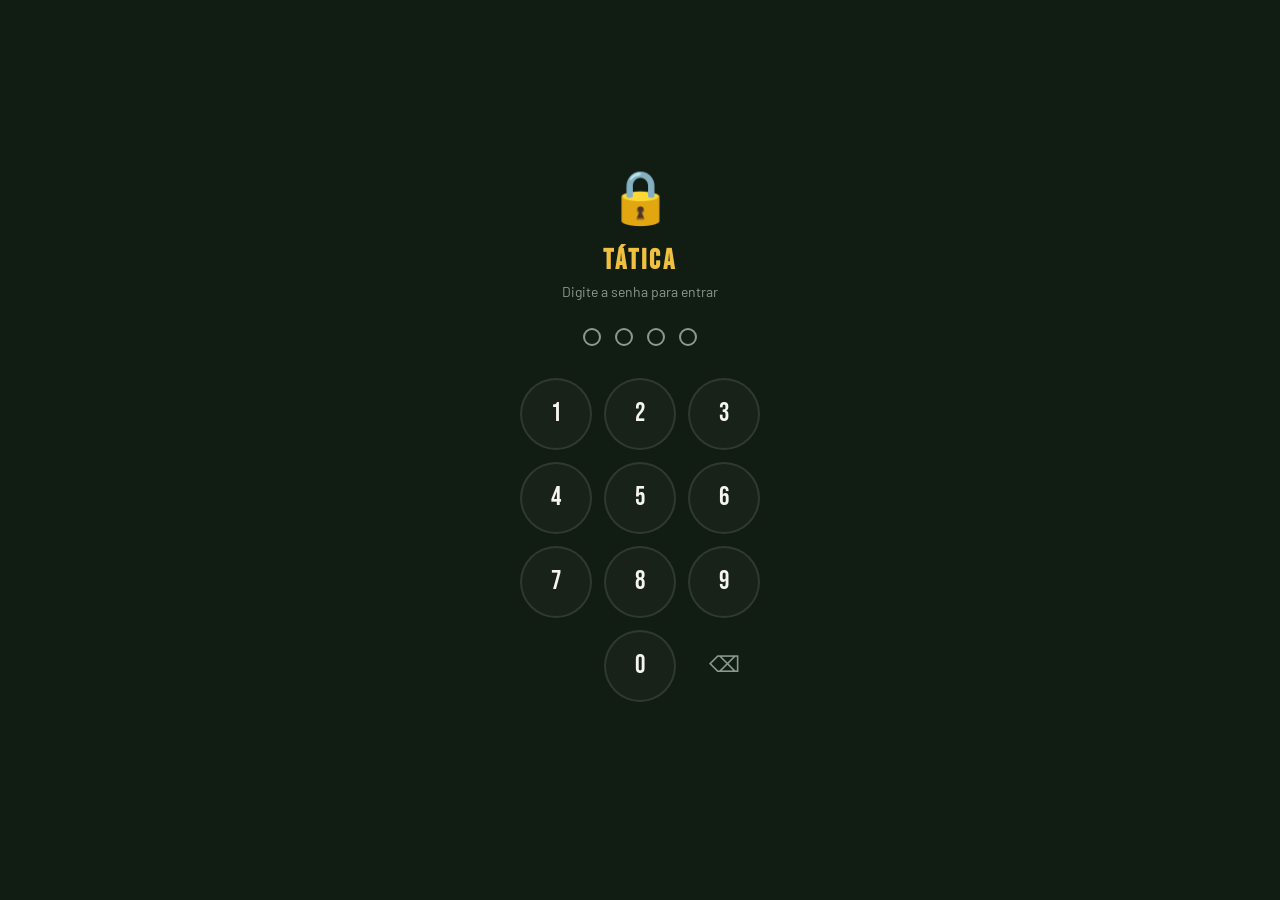
==== index.html @ b75a23b3 "Update index.html" ====
<!DOCTYPE html>
<html lang="pt-BR">
<head>
<meta charset="UTF-8">
<meta name="viewport" content="width=device-width, initial-scale=1.0, maximum-scale=1.0, user-scalable=no">
<title>⚽ Tática</title>
<script defer src="script.js"></script>
<link rel="stylesheet" href="style.css">

</head>
<body>

<header>
  <h1>⚽ Tática</h1>
  <div class="header-right">
    <div class="tab-bar">
      <button class="tab-btn active" onclick="switchTab('jogadores',this)">Elenco</button>
      <button class="tab-btn" onclick="switchTab('campo',this)">Campo</button>
    </div>
    <button class="btn-settings" onclick="switchTab('settings',this)" title="Configurações">⚙️</button>
  </div>
</header>

<!-- JOGADORES -->
<div id="view-jogadores" class="view active">
  <div class="player-list-wrap">
    <div class="add-player-row">
      <input id="new-player-input" type="text" placeholder="Nome do jogador..." maxlength="20" autocomplete="off" autocorrect="off" spellcheck="false">
      <button class="btn-add" onclick="addPlayer()">+</button>
    </div>
    <div class="players-label">ELENCO</div>
    <div class="player-list" id="player-list">
      <div class="empty-msg">Nenhum jogador. Adicione acima ☝️</div>
    </div>
  </div>
</div>

<!-- CAMPO -->
<div id="view-campo" class="view">
  <div class="field-view-wrap">
    <div class="formation-row">
      <span class="formation-label">FORMAÇÃO</span>
      <select class="formation-select" id="formation-select" onchange="applyFormation()">
        <option value="4-4-2">4-4-2</option>
        <option value="4-3-3">4-3-3</option>
        <option value="4-2-3-1">4-2-3-1</option>
        <option value="4-5-1">4-5-1</option>
        <option value="3-5-2">3-5-2</option>
        <option value="3-4-3">3-4-3</option>
        <option value="5-3-2">5-3-2</option>
        <option value="5-4-1">5-4-1</option>
        <option value="4-1-4-1">4-1-4-1</option>
        <option value="4-3-2-1">4-3-2-1</option>
      </select>
      <button class="btn-reset" onclick="resetPositions()" title="Resetar posições">↺</button>
    </div>
    <div class="pitch-container" id="pitch-container"
         ondragover="allowDrop(event)"
         ondragleave="dragLeave(event)"
         ondrop="dropNoCampo(event)">
        <svg class="pitch-svg" viewBox="0 0 340 520" xmlns="http://www.w3.org/2000/svg">
        <rect width="340" height="520" fill="#2a7032"/>
        <rect x="0" y="0" width="340" height="52" fill="#286e30"/>
        <rect x="0" y="104" width="340" height="52" fill="#286e30"/>
        <rect x="0" y="208" width="340" height="52" fill="#286e30"/>
        <rect x="0" y="312" width="340" height="52" fill="#286e30"/>
        <rect x="0" y="416" width="340" height="52" fill="#286e30"/>
        <rect x="10" y="10" width="320" height="500" fill="none" stroke="rgba(255,255,255,.55)" stroke-width="2" rx="4"/>
        <line x1="10" y1="260" x2="330" y2="260" stroke="rgba(255,255,255,.55)" stroke-width="1.5"/>
        <circle cx="170" cy="260" r="50" fill="none" stroke="rgba(255,255,255,.55)" stroke-width="1.5"/>
        <circle cx="170" cy="260" r="3" fill="rgba(255,255,255,.55)"/>
        <rect x="80" y="10" width="180" height="80" fill="none" stroke="rgba(255,255,255,.55)" stroke-width="1.5"/>
        <rect x="120" y="10" width="100" height="30" fill="none" stroke="rgba(255,255,255,.55)" stroke-width="1.5"/>
        <circle cx="170" cy="68" r="2.5" fill="rgba(255,255,255,.55)"/>
        <path d="M 135 90 A 40 40 0 0 1 205 90" fill="none" stroke="rgba(255,255,255,.55)" stroke-width="1.5"/>
        <rect x="80" y="430" width="180" height="80" fill="none" stroke="rgba(255,255,255,.55)" stroke-width="1.5"/>
        <rect x="120" y="480" width="100" height="30" fill="none" stroke="rgba(255,255,255,.55)" stroke-width="1.5"/>
        <circle cx="170" cy="452" r="2.5" fill="rgba(255,255,255,.55)"/>
        <path d="M 135 430 A 40 40 0 0 0 205 430" fill="none" stroke="rgba(255,255,255,.55)" stroke-width="1.5"/>
        <rect x="140" y="0" width="60" height="12" fill="none" stroke="rgba(255,255,255,.55)" stroke-width="1.5"/>
        <rect x="140" y="508" width="60" height="12" fill="none" stroke="rgba(255,255,255,.55)" stroke-width="1.5"/>
        <path d="M10 22 A12 12 0 0 1 22 10" fill="none" stroke="rgba(255,255,255,.55)" stroke-width="1.5"/>
        <path d="M318 10 A12 12 0 0 1 330 22" fill="none" stroke="rgba(255,255,255,.55)" stroke-width="1.5"/>
        <path d="M330 498 A12 12 0 0 1 318 510" fill="none" stroke="rgba(255,255,255,.55)" stroke-width="1.5"/>
        <path d="M22 510 A12 12 0 0 1 10 498" fill="none" stroke="rgba(255,255,255,.55)" stroke-width="1.5"/>
      </svg>
      <div id="field-players"></div>
    </div>
    <div class="legend-row">
      <div class="legend-item"><div class="legend-dot pl"></div> Jogadores</div>
      <div class="legend-item"><div class="legend-dot gk"></div> Goleiro</div>
    </div>
    <div class="bench-section">
      <div class="bench-title">BANCO DE RESERVAS</div>
      <div id="bench-list"
     ondragover="allowDrop(event)"
     ondragleave="dragLeave(event)"
     ondrop="dropNaReserva(event)">
</div>
    </div>
  </div>
</div>

<!-- SETTINGS -->
<div id="view-settings" class="view">
  <div class="settings-wrap">
    <div class="settings-title">⚙️ Configurações</div>
    <div class="settings-card">
      <h3>🔑 Trocar Senha de Acesso</h3>
      <p>Somente você pode alterar a senha. Será solicitada a <strong style="color:var(--white)">senha mestre</strong> para confirmar a alteração.</p>
      <button class="btn-primary" onclick="openChangePassword()">Trocar Senha</button>
    </div>
  </div>
</div>

<!-- FOOTER -->
<footer>
  © Cláudio Silva &nbsp;|&nbsp; <a href="tel:11979583596">(11) 97958-3596</a>
</footer>

<!-- LOGIN SCREEN -->
<div id="login-screen" class="pin-screen">
  <div class="lock-icon">🔒</div>
  <h2>Tática</h2>
  <p>Digite a senha para entrar</p>
  <div class="pin-dots" id="login-dots"></div>
  <div class="pin-grid">
    <button class="pin-btn" onclick="loginPress('1')">1</button>
    <button class="pin-btn" onclick="loginPress('2')">2</button>
    <button class="pin-btn" onclick="loginPress('3')">3</button>
    <button class="pin-btn" onclick="loginPress('4')">4</button>
    <button class="pin-btn" onclick="loginPress('5')">5</button>
    <button class="pin-btn" onclick="loginPress('6')">6</button>
    <button class="pin-btn" onclick="loginPress('7')">7</button>
    <button class="pin-btn" onclick="loginPress('8')">8</button>
    <button class="pin-btn" onclick="loginPress('9')">9</button>
    <div></div>
    <button class="pin-btn zero" onclick="loginPress('0')">0</button>
    <button class="pin-btn del" onclick="loginDel()">⌫</button>
  </div>
  <div class="pin-msg error" id="login-msg"></div>
</div>

<!-- CHANGE PASSWORD SCREEN -->
<div id="change-screen" class="pin-screen hidden">
  <div class="lock-icon" id="change-icon">🔐</div>
  <h2>Trocar Senha</h2>
  <p id="change-subtitle">Digite a senha mestre para confirmar</p>
  <div class="pin-dots" id="change-dots"></div>
  <div class="pin-grid">
    <button class="pin-btn" onclick="changePress('1')">1</button>
    <button class="pin-btn" onclick="changePress('2')">2</button>
    <button class="pin-btn" onclick="changePress('3')">3</button>
    <button class="pin-btn" onclick="changePress('4')">4</button>
    <button class="pin-btn" onclick="changePress('5')">5</button>
    <button class="pin-btn" onclick="changePress('6')">6</button>
    <button class="pin-btn" onclick="changePress('7')">7</button>
    <button class="pin-btn" onclick="changePress('8')">8</button>
    <button class="pin-btn" onclick="changePress('9')">9</button>
    <button class="pin-btn cancel-btn" onclick="closeChangePassword()">CANCELAR</button>
    <button class="pin-btn zero" onclick="changePress('0')">0</button>
    <button class="pin-btn del" onclick="changeDel()">⌫</button>
  </div>
  <div class="pin-msg" id="change-msg"></div>
</div>

</body>
</html>
---- style.css ----
@import url('https://fonts.googleapis.com/css2?family=Bebas+Neue&family=Barlow:wght@400;600;700&display=swap');

  :root {
    --accent: #f0c040; --accent2: #e05a2b;
    --white: #f5f5f0; --gray: #8a9a8e;
    --panel: #111c13; --panel2: #192219;
    --border: rgba(255,255,255,0.1);
    --player-color: #f0c040; --player-border: #c49a20;
  }
  * { box-sizing: border-box; margin: 0; padding: 0; -webkit-tap-highlight-color: transparent; }
  body { font-family: 'Barlow', sans-serif; background: var(--panel); color: var(--white); min-height: 100dvh; overflow-x: hidden; }

  /* HEADER */
  header { background: var(--panel2); border-bottom: 2px solid var(--accent); padding: 12px 16px; display: flex; align-items: center; justify-content: space-between; position: sticky; top: 0; z-index: 100; }
  header h1 { font-family: 'Bebas Neue', cursive; font-size: 26px; letter-spacing: 2px; color: var(--accent); }
  .header-right { display: flex; align-items: center; gap: 8px; }
  .tab-bar { display: flex; gap: 6px; }
  .tab-btn { background: transparent; border: 1.5px solid var(--border); color: var(--gray); font-family: 'Barlow', sans-serif; font-weight: 700; font-size: 12px; letter-spacing: 1px; padding: 6px 12px; border-radius: 20px; cursor: pointer; transition: all .2s; text-transform: uppercase; }
  .tab-btn.active { background: var(--accent); border-color: var(--accent); color: #111; }
  .btn-settings { background: transparent; border: 1.5px solid var(--border); color: var(--gray); font-size: 16px; width: 34px; height: 34px; border-radius: 50%; cursor: pointer; display: flex; align-items: center; justify-content: center; transition: all .2s; }
  .btn-settings:active { background: rgba(255,255,255,.08); }

  /* VIEWS */
  .view { display: none; }
  .view.active { display: block; }

  /* PLAYER LIST */
  .player-list-wrap { padding: 16px; }
  .add-player-row { display: flex; gap: 8px; margin-bottom: 16px; }
  .add-player-row input { flex: 1; background: var(--panel2); border: 1.5px solid var(--border); border-radius: 8px; color: var(--white); font-family: 'Barlow', sans-serif; font-size: 15px; padding: 10px 14px; outline: none; transition: border-color .2s; }
  .add-player-row input:focus { border-color: var(--accent); }
  .add-player-row input::placeholder { color: var(--gray); }
  .btn-add { background: var(--accent); border: none; border-radius: 8px; color: #111; font-family: 'Bebas Neue', cursive; font-size: 20px; width: 44px; height: 44px; cursor: pointer; display: flex; align-items: center; justify-content: center; flex-shrink: 0; transition: transform .15s; }
  .btn-add:active { transform: scale(.92); }
  .players-label { font-family: 'Bebas Neue', cursive; font-size: 14px; letter-spacing: 2px; color: var(--gray); margin-bottom: 8px; }
  .player-list { display: flex; flex-direction: column; gap: 6px; }
  .player-item { background: var(--panel2); border: 1.5px solid var(--border); border-radius: 8px; display: flex; align-items: center; gap: 10px; padding: 10px 12px; transition: border-color .15s; touch-action: none; user-select: none; }
  .player-item.dragging { opacity: .5; border-color: var(--accent); }
  .player-item.drag-over { border-color: var(--accent); background: rgba(240,192,64,.08); }
  .drag-handle { color: var(--gray); font-size: 18px; cursor: grab; padding: 0 2px; flex-shrink: 0; }
  .player-num { font-family: 'Bebas Neue', cursive; font-size: 18px; color: var(--accent); width: 22px; text-align: center; flex-shrink: 0; }
  .player-name-input { flex: 1; background: transparent; border: none; color: var(--white); font-family: 'Barlow', sans-serif; font-weight: 600; font-size: 15px; outline: none; min-width: 0; }
  .player-name-input::placeholder { color: var(--gray); }
  .btn-remove { background: transparent; border: none; color: var(--gray); font-size: 18px; cursor: pointer; padding: 4px; flex-shrink: 0; transition: color .15s; }
  .btn-remove:active { color: var(--accent2); }
  .empty-msg { text-align: center; color: var(--gray); font-size: 14px; padding: 30px 0; }

  /* FIELD VIEW */
  .field-view-wrap { padding: 12px 12px 24px; }
  .formation-row { display: flex; align-items: center; gap: 8px; margin-bottom: 12px; flex-wrap: wrap; }
  .formation-label { font-family: 'Bebas Neue', cursive; font-size: 14px; letter-spacing: 2px; color: var(--gray); flex-shrink: 0; }
  .formation-select { background: var(--panel2); border: 1.5px solid var(--border); border-radius: 8px; color: var(--white); font-family: 'Bebas Neue', cursive; font-size: 16px; letter-spacing: 1px; padding: 8px 12px; outline: none; cursor: pointer; flex: 1; min-width: 120px; -webkit-appearance: none; appearance: none; background-image: url("data:image/svg+xml,%3Csvg xmlns='http://www.w3.org/2000/svg' width='12' height='8' viewBox='0 0 12 8'%3E%3Cpath d='M1 1l5 5 5-5' stroke='%23f0c040' stroke-width='2' fill='none' stroke-linecap='round'/%3E%3C/svg%3E"); background-repeat: no-repeat; background-position: right 12px center; padding-right: 32px; }
  .btn-reset { background: var(--panel2); border: 1.5px solid var(--border); border-radius: 8px; color: var(--accent); font-size: 20px; width: 40px; height: 40px; cursor: pointer; display: flex; align-items: center; justify-content: center; flex-shrink: 0; transition: background .15s; }
  .btn-reset:active { background: rgba(240,192,64,.15); }

  /* PITCH */
  .pitch-container { position: relative; width: 100%; border-radius: 10px; overflow: hidden; box-shadow: 0 8px 32px rgba(0,0,0,.5); }
  .pitch-svg { width: 100%; height: auto; display: block; }
  .field-player { position: absolute; display: flex; flex-direction: column; align-items: center; transform: translate(-50%,-50%); cursor: grab; transition: top .35s cubic-bezier(.34,1.56,.64,1), left .35s cubic-bezier(.34,1.56,.64,1); z-index: 10; user-select: none; -webkit-user-select: none; }
  .field-player.is-dragging { transition: none; cursor: grabbing; z-index: 50; }
  .field-player.is-dragging .field-dot { transform: scale(1.25); box-shadow: 0 6px 20px rgba(0,0,0,.7); }
  .field-player.selected .field-dot { box-shadow: 0 0 0 4px #fff, 0 0 0 7px var(--accent); transform: scale(1.1); }
  .field-player.selected .field-name { color: var(--accent); }
  .field-dot { width: 34px; height: 34px; border-radius: 50%; background: var(--player-color); border: 3px solid var(--player-border); display: flex; align-items: center; justify-content: center; font-family: 'Bebas Neue', cursive; font-size: 13px; color: #111; box-shadow: 0 3px 10px rgba(0,0,0,.5); transition: transform .15s; flex-shrink: 0; }
  .field-player.gk .field-dot { background: #e05a2b; border-color: #b84520; color: #fff; }
  .field-name { margin-top: 3px; font-size: 9px; font-weight: 700; color: #fff; text-shadow: 0 1px 4px rgba(0,0,0,.9); max-width: 52px; text-align: center; line-height: 1.1; white-space: nowrap; overflow: hidden; text-overflow: ellipsis; }
  .legend-row { display: flex; gap: 14px; margin-top: 10px; justify-content: center; flex-wrap: wrap; }
  .legend-item { display: flex; align-items: center; gap: 6px; font-size: 11px; color: var(--gray); font-weight: 600; }
  .legend-dot { width: 14px; height: 14px; border-radius: 50%; border: 2px solid; }
  .legend-dot.pl { background: var(--player-color); border-color: var(--player-border); }
  .legend-dot.gk { background: var(--accent2); border-color: #b84520; }
  .bench-section { margin-top: 14px; background: var(--panel2); border: 1.5px solid var(--border); border-radius: 10px; padding: 12px 14px; }
  .bench-title { font-family: 'Bebas Neue', cursive; font-size: 14px; letter-spacing: 2px; color: var(--gray); margin-bottom: 8px; }
  .bench-list { display: flex; flex-wrap: wrap; gap: 6px; }
  .bench-chip { background: rgba(255,255,255,.06); border: 1px solid var(--border); border-radius: 20px; padding: 4px 10px; font-size: 12px; font-weight: 600; color: var(--gray); display: flex; align-items: center; gap: 5px; }
  .bench-chip span { font-family: 'Bebas Neue', cursive; font-size: 13px; color: var(--accent); }
  .bench-empty { color: var(--gray); font-size: 13px; }

  /* SETTINGS */
  .settings-wrap { padding: 20px 16px; }
  .settings-title { font-family: 'Bebas Neue', cursive; font-size: 22px; letter-spacing: 3px; color: var(--accent); margin-bottom: 20px; }
  .settings-card { background: var(--panel2); border: 1.5px solid var(--border); border-radius: 12px; padding: 16px; margin-bottom: 14px; }
  .settings-card h3 { font-family: 'Bebas Neue', cursive; font-size: 15px; letter-spacing: 2px; color: var(--gray); margin-bottom: 8px; }
  .settings-card p { font-size: 13px; color: var(--gray); margin-bottom: 14px; line-height: 1.5; }
  .btn-primary { background: var(--accent); border: none; border-radius: 8px; color: #111; font-family: 'Bebas Neue', cursive; font-size: 16px; letter-spacing: 1px; padding: 12px 20px; cursor: pointer; width: 100%; transition: opacity .15s; }
  .btn-primary:active { opacity: .8; }

  /* FOOTER */
  footer { text-align: center; padding: 18px 16px; color: var(--gray); font-size: 12px; border-top: 1px solid var(--border); margin-top: 8px; }
  footer a { color: var(--accent); text-decoration: none; font-weight: 600; }

  /* PIN SCREENS */
  .pin-screen { position: fixed; inset: 0; background: var(--panel); z-index: 999; display: flex; flex-direction: column; align-items: center; justify-content: center; padding: 32px 24px; }
  .pin-screen.hidden { display: none; }
  .lock-icon { font-size: 52px; margin-bottom: 16px; }
  .pin-screen h2 { font-family: 'Bebas Neue', cursive; font-size: 28px; letter-spacing: 3px; color: var(--accent); margin-bottom: 6px; }
  .pin-screen p { color: var(--gray); font-size: 14px; margin-bottom: 28px; text-align: center; max-width: 260px; }
  .pin-dots { display: flex; gap: 14px; margin-bottom: 32px; min-height: 18px; }
  .pin-dot { width: 18px; height: 18px; border-radius: 50%; border: 2px solid var(--gray); background: transparent; transition: background .15s, border-color .15s; }
  .pin-dot.filled { background: var(--accent); border-color: var(--accent); }
  .pin-dot.error { background: var(--accent2); border-color: var(--accent2); }
  .pin-dot.success { background: #4caf50; border-color: #4caf50; }
  .pin-grid { display: grid; grid-template-columns: repeat(3, 72px); gap: 12px; }
  .pin-btn { width: 72px; height: 72px; border-radius: 50%; border: 2px solid var(--border); background: var(--panel2); color: var(--white); font-family: 'Bebas Neue', cursive; font-size: 26px; cursor: pointer; display: flex; align-items: center; justify-content: center; transition: background .12s, transform .1s; -webkit-tap-highlight-color: transparent; }
  .pin-btn:active { background: rgba(240,192,64,.2); transform: scale(.92); }
  .pin-btn.del { background: transparent; border-color: transparent; color: var(--gray); font-size: 22px; }
  .pin-btn.zero { grid-column: 2; }
  .pin-btn.cancel-btn { background: transparent; border-color: var(--border); color: var(--gray); font-size: 11px; font-family: 'Barlow', sans-serif; font-weight: 700; letter-spacing: 1px; }
  .pin-msg { margin-top: 16px; font-size: 13px; font-weight: 700; letter-spacing: 1px; min-height: 20px; text-align: center; }
  .pin-msg.error { color: var(--accent2); }
  .pin-msg.success { color: #4caf50; }

  /* ── BOLINHA PRESENÇA ────────────────────────────────────────────────── */
.status-btn {
  width: 18px;
  height: 18px;
  border-radius: 50%;
  border: 2px solid #95a5a6;
  background: transparent;
  cursor: pointer;
  flex-shrink: 0;
  margin-right: 8px;
}

.status-btn.veio {
  background: #2ecc71;
  border-color: #27ae60;
}

.status-btn.faltou {
  background: #e74c3c;
  border-color: #c0392b;
}
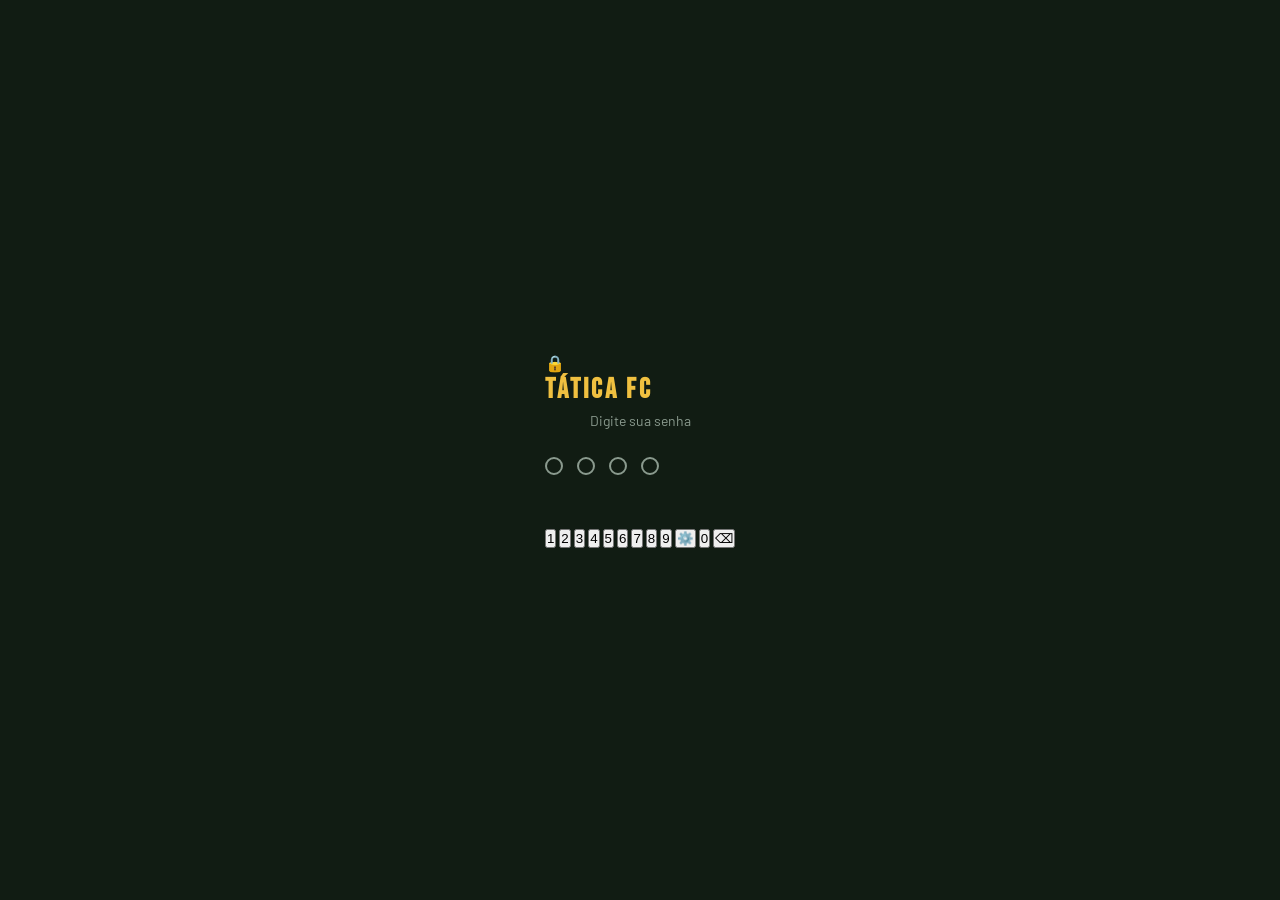
==== commit 5ec090eb: "Update index.html" ====
--- a/index.html
+++ b/index.html
@@ -1,46 +1,71 @@
 <!DOCTYPE html>
 <html lang="pt-BR">
 <head>
-<meta charset="UTF-8">
-<meta name="viewport" content="width=device-width, initial-scale=1.0, maximum-scale=1.0, user-scalable=no">
-<title>⚽ Tática</title>
-<script defer src="script.js"></script>
-<link rel="stylesheet" href="style.css">
-
+  <meta charset="UTF-8">
+  <meta name="viewport" content="width=device-width, initial-scale=1.0, maximum-scale=1.0, user-scalable=no">
+  <title>Tática FC</title>
+  <link rel="stylesheet" href="style.css">
 </head>
 <body>
-
-<header>
-  <h1>⚽ Tática</h1>
-  <div class="header-right">
-    <div class="tab-bar">
-      <button class="tab-btn active" onclick="switchTab('jogadores',this)">Elenco</button>
-      <button class="tab-btn" onclick="switchTab('campo',this)">Campo</button>
-    </div>
-    <button class="btn-settings" onclick="switchTab('settings',this)" title="Configurações">⚙️</button>
-  </div>
-</header>
-
-<!-- JOGADORES -->
-<div id="view-jogadores" class="view active">
-  <div class="player-list-wrap">
-    <div class="add-player-row">
-      <input id="new-player-input" type="text" placeholder="Nome do jogador..." maxlength="20" autocomplete="off" autocorrect="off" spellcheck="false">
-      <button class="btn-add" onclick="addPlayer()">+</button>
-    </div>
-    <div class="players-label">ELENCO</div>
-    <div class="player-list" id="player-list">
-      <div class="empty-msg">Nenhum jogador. Adicione acima ☝️</div>
+  <!-- LOGIN -->
+  <div id="login-screen" class="pin-screen">
+    <div class="pin-container">
+      <div class="pin-header">
+        <div class="pin-icon">🔒</div>
+        <h2>Tática FC</h2>
+        <p>Digite sua senha</p>
+      </div>
+      <div class="pin-dots" id="login-dots"></div>
+      <div class="pin-msg" id="login-msg"></div>
+      <div class="pin-keypad">
+        <button onclick="loginPress('1')">1</button>
+        <button onclick="loginPress('2')">2</button>
+        <button onclick="loginPress('3')">3</button>
+        <button onclick="loginPress('4')">4</button>
+        <button onclick="loginPress('5')">5</button>
+        <button onclick="loginPress('6')">6</button>
+        <button onclick="loginPress('7')">7</button>
+        <button onclick="loginPress('8')">8</button>
+        <button onclick="loginPress('9')">9</button>
+        <button onclick="openChangePassword()">⚙️</button>
+        <button onclick="loginPress('0')">0</button>
+        <button onclick="loginDel()">⌫</button>
+      </div>
     </div>
   </div>
-</div>
 
-<!-- CAMPO -->
-<div id="view-campo" class="view">
-  <div class="field-view-wrap">
-    <div class="formation-row">
-      <span class="formation-label">FORMAÇÃO</span>
-      <select class="formation-select" id="formation-select" onchange="applyFormation()">
+  <!-- TROCAR SENHA -->
+  <div id="change-screen" class="pin-screen hidden">
+    <div class="pin-container">
+      <div class="pin-header">
+        <div class="pin-icon" id="change-icon">🔐</div>
+        <h2>Alterar Senha</h2>
+        <p id="change-subtitle">Digite a senha mestre</p>
+      </div>
+      <div class="pin-dots" id="change-dots"></div>
+      <div class="pin-msg" id="change-msg"></div>
+      <div class="pin-keypad">
+        <button onclick="changePress('1')">1</button>
+        <button onclick="changePress('2')">2</button>
+        <button onclick="changePress('3')">3</button>
+        <button onclick="changePress('4')">4</button>
+        <button onclick="changePress('5')">5</button>
+        <button onclick="changePress('6')">6</button>
+        <button onclick="changePress('7')">7</button>
+        <button onclick="changePress('8')">8</button>
+        <button onclick="changePress('9')">9</button>
+        <button onclick="closeChangePassword()">✕</button>
+        <button onclick="changePress('0')">0</button>
+        <button onclick="changeDel()">⌫</button>
+      </div>
+    </div>
+  </div>
+
+  <!-- APP -->
+  <div class="app">
+    <header class="app-header">
+      <h1>Tática FC</h1>
+      <select id="formation-select" onchange="changeFormation()">
         <option value="4-4-2">4-4-2</option>
         <option value="4-3-3">4-3-3</option>
         <option value="4-2-3-1">4-2-3-1</option>
@@ -52,117 +77,60 @@
         <option value="4-1-4-1">4-1-4-1</option>
         <option value="4-3-2-1">4-3-2-1</option>
       </select>
-      <button class="btn-reset" onclick="resetPositions()" title="Resetar posições">↺</button>
+    </header>
+
+    <!-- EDITOR DE NOME -->
+    <div class="name-editor" id="name-editor">
+      <input type="text" id="edit-name-input" placeholder="Selecione um jogador no campo" disabled>
+      <button onclick="savePlayerName()" id="save-name-btn" disabled>Salvar</button>
     </div>
-    <div class="pitch-container" id="pitch-container"
+
+    <div id="pitch-container"
          ondragover="allowDrop(event)"
          ondragleave="dragLeave(event)"
          ondrop="dropNoCampo(event)">
-        <svg class="pitch-svg" viewBox="0 0 340 520" xmlns="http://www.w3.org/2000/svg">
-        <rect width="340" height="520" fill="#2a7032"/>
-        <rect x="0" y="0" width="340" height="52" fill="#286e30"/>
-        <rect x="0" y="104" width="340" height="52" fill="#286e30"/>
-        <rect x="0" y="208" width="340" height="52" fill="#286e30"/>
-        <rect x="0" y="312" width="340" height="52" fill="#286e30"/>
-        <rect x="0" y="416" width="340" height="52" fill="#286e30"/>
-        <rect x="10" y="10" width="320" height="500" fill="none" stroke="rgba(255,255,255,.55)" stroke-width="2" rx="4"/>
-        <line x1="10" y1="260" x2="330" y2="260" stroke="rgba(255,255,255,.55)" stroke-width="1.5"/>
-        <circle cx="170" cy="260" r="50" fill="none" stroke="rgba(255,255,255,.55)" stroke-width="1.5"/>
-        <circle cx="170" cy="260" r="3" fill="rgba(255,255,255,.55)"/>
-        <rect x="80" y="10" width="180" height="80" fill="none" stroke="rgba(255,255,255,.55)" stroke-width="1.5"/>
-        <rect x="120" y="10" width="100" height="30" fill="none" stroke="rgba(255,255,255,.55)" stroke-width="1.5"/>
-        <circle cx="170" cy="68" r="2.5" fill="rgba(255,255,255,.55)"/>
-        <path d="M 135 90 A 40 40 0 0 1 205 90" fill="none" stroke="rgba(255,255,255,.55)" stroke-width="1.5"/>
-        <rect x="80" y="430" width="180" height="80" fill="none" stroke="rgba(255,255,255,.55)" stroke-width="1.5"/>
-        <rect x="120" y="480" width="100" height="30" fill="none" stroke="rgba(255,255,255,.55)" stroke-width="1.5"/>
-        <circle cx="170" cy="452" r="2.5" fill="rgba(255,255,255,.55)"/>
-        <path d="M 135 430 A 40 40 0 0 0 205 430" fill="none" stroke="rgba(255,255,255,.55)" stroke-width="1.5"/>
-        <rect x="140" y="0" width="60" height="12" fill="none" stroke="rgba(255,255,255,.55)" stroke-width="1.5"/>
-        <rect x="140" y="508" width="60" height="12" fill="none" stroke="rgba(255,255,255,.55)" stroke-width="1.5"/>
-        <path d="M10 22 A12 12 0 0 1 22 10" fill="none" stroke="rgba(255,255,255,.55)" stroke-width="1.5"/>
-        <path d="M318 10 A12 12 0 0 1 330 22" fill="none" stroke="rgba(255,255,255,.55)" stroke-width="1.5"/>
-        <path d="M330 498 A12 12 0 0 1 318 510" fill="none" stroke="rgba(255,255,255,.55)" stroke-width="1.5"/>
-        <path d="M22 510 A12 12 0 0 1 10 498" fill="none" stroke="rgba(255,255,255,.55)" stroke-width="1.5"/>
-      </svg>
+      <div class="pitch-lines">
+        <div class="grass-pattern"></div>
+        <div class="center-circle"></div>
+        <div class="penalty-area top"></div>
+        <div class="penalty-area bottom"></div>
+        <div class="goal-area top"></div>
+        <div class="goal-area bottom"></div>
+        <div class="halfway-line"></div>
+      </div>
       <div id="field-players"></div>
     </div>
-    <div class="legend-row">
-      <div class="legend-item"><div class="legend-dot pl"></div> Jogadores</div>
-      <div class="legend-item"><div class="legend-dot gk"></div> Goleiro</div>
+
+    <!-- ADICIONAR JOGADOR -->
+    <div class="add-player-bar">
+  <input type="number" id="new-player-number" placeholder="Nº" 
+         min="1" max="99" class="input-number">
+  <input type="text" id="new-player-input" placeholder="Nome do jogador..." 
+         autocomplete="off" autocorrect="off" spellcheck="false">
+  <button onclick="addPlayer()">+ Adicionar</button>
+</div>
+
+    <!-- BANCO DE RESERVAS -->
+    <div class="section">
+      <h3>Banco de Reservas</h3>
+      <div id="bench-list" class="player-list"
+           ondragover="allowDrop(event)" 
+           ondragleave="dragLeave(event)" 
+           ondrop="dropToBench(event)">
+      </div>
     </div>
-    <div class="bench-section">
-      <div class="bench-title">BANCO DE RESERVAS</div>
-      <div id="bench-list"
-     ondragover="allowDrop(event)"
-     ondragleave="dragLeave(event)"
-     ondrop="dropNaReserva(event)">
-</div>
+
+    <!-- AUSENTES -->
+    <div class="section ausentes">
+      <h3>Ausentes</h3>
+      <div id="ausentes-list" class="player-list"
+           ondragover="allowDrop(event)" 
+           ondragleave="dragLeave(event)" 
+           ondrop="dropToAusentes(event)">
+      </div>
     </div>
   </div>
-</div>
 
-<!-- SETTINGS -->
-<div id="view-settings" class="view">
-  <div class="settings-wrap">
-    <div class="settings-title">⚙️ Configurações</div>
-    <div class="settings-card">
-      <h3>🔑 Trocar Senha de Acesso</h3>
-      <p>Somente você pode alterar a senha. Será solicitada a <strong style="color:var(--white)">senha mestre</strong> para confirmar a alteração.</p>
-      <button class="btn-primary" onclick="openChangePassword()">Trocar Senha</button>
-    </div>
-  </div>
-</div>
-
-<!-- FOOTER -->
-<footer>
-  © Cláudio Silva &nbsp;|&nbsp; <a href="tel:11979583596">(11) 97958-3596</a>
-</footer>
-
-<!-- LOGIN SCREEN -->
-<div id="login-screen" class="pin-screen">
-  <div class="lock-icon">🔒</div>
-  <h2>Tática</h2>
-  <p>Digite a senha para entrar</p>
-  <div class="pin-dots" id="login-dots"></div>
-  <div class="pin-grid">
-    <button class="pin-btn" onclick="loginPress('1')">1</button>
-    <button class="pin-btn" onclick="loginPress('2')">2</button>
-    <button class="pin-btn" onclick="loginPress('3')">3</button>
-    <button class="pin-btn" onclick="loginPress('4')">4</button>
-    <button class="pin-btn" onclick="loginPress('5')">5</button>
-    <button class="pin-btn" onclick="loginPress('6')">6</button>
-    <button class="pin-btn" onclick="loginPress('7')">7</button>
-    <button class="pin-btn" onclick="loginPress('8')">8</button>
-    <button class="pin-btn" onclick="loginPress('9')">9</button>
-    <div></div>
-    <button class="pin-btn zero" onclick="loginPress('0')">0</button>
-    <button class="pin-btn del" onclick="loginDel()">⌫</button>
-  </div>
-  <div class="pin-msg error" id="login-msg"></div>
-</div>
-
-<!-- CHANGE PASSWORD SCREEN -->
-<div id="change-screen" class="pin-screen hidden">
-  <div class="lock-icon" id="change-icon">🔐</div>
-  <h2>Trocar Senha</h2>
-  <p id="change-subtitle">Digite a senha mestre para confirmar</p>
-  <div class="pin-dots" id="change-dots"></div>
-  <div class="pin-grid">
-    <button class="pin-btn" onclick="changePress('1')">1</button>
-    <button class="pin-btn" onclick="changePress('2')">2</button>
-    <button class="pin-btn" onclick="changePress('3')">3</button>
-    <button class="pin-btn" onclick="changePress('4')">4</button>
-    <button class="pin-btn" onclick="changePress('5')">5</button>
-    <button class="pin-btn" onclick="changePress('6')">6</button>
-    <button class="pin-btn" onclick="changePress('7')">7</button>
-    <button class="pin-btn" onclick="changePress('8')">8</button>
-    <button class="pin-btn" onclick="changePress('9')">9</button>
-    <button class="pin-btn cancel-btn" onclick="closeChangePassword()">CANCELAR</button>
-    <button class="pin-btn zero" onclick="changePress('0')">0</button>
-    <button class="pin-btn del" onclick="changeDel()">⌫</button>
-  </div>
-  <div class="pin-msg" id="change-msg"></div>
-</div>
-
+  <script src="script.js"></script>
 </body>
 </html>
--- a/style.css
+++ b/style.css
@@ -8,7 +8,7 @@
     --player-color: #f0c040; --player-border: #c49a20;
   }
   * { box-sizing: border-box; margin: 0; padding: 0; -webkit-tap-highlight-color: transparent; }
-  body { font-family: 'Barlow', sans-serif; background: var(--panel); color: var(--white); min-height: 100dvh; overflow-x: hidden; }
+  body { font-family: 'Barlow', sans-serif; background: var(--panel); color: var(--white); min-height: 100dvh; }
 
   /* HEADER */
   header { background: var(--panel2); border-bottom: 2px solid var(--accent); padding: 12px 16px; display: flex; align-items: center; justify-content: space-between; position: sticky; top: 0; z-index: 100; }
@@ -33,7 +33,11 @@
   .btn-add { background: var(--accent); border: none; border-radius: 8px; color: #111; font-family: 'Bebas Neue', cursive; font-size: 20px; width: 44px; height: 44px; cursor: pointer; display: flex; align-items: center; justify-content: center; flex-shrink: 0; transition: transform .15s; }
   .btn-add:active { transform: scale(.92); }
   .players-label { font-family: 'Bebas Neue', cursive; font-size: 14px; letter-spacing: 2px; color: var(--gray); margin-bottom: 8px; }
-  .player-list { display: flex; flex-direction: column; gap: 6px; }
+  .player-list {
+  display: flex;
+  flex-direction: column;
+  gap: 6px;
+  }
   .player-item { background: var(--panel2); border: 1.5px solid var(--border); border-radius: 8px; display: flex; align-items: center; gap: 10px; padding: 10px 12px; transition: border-color .15s; touch-action: none; user-select: none; }
   .player-item.dragging { opacity: .5; border-color: var(--accent); }
   .player-item.drag-over { border-color: var(--accent); background: rgba(240,192,64,.08); }
@@ -63,7 +67,39 @@
   .field-player.selected .field-name { color: var(--accent); }
   .field-dot { width: 34px; height: 34px; border-radius: 50%; background: var(--player-color); border: 3px solid var(--player-border); display: flex; align-items: center; justify-content: center; font-family: 'Bebas Neue', cursive; font-size: 13px; color: #111; box-shadow: 0 3px 10px rgba(0,0,0,.5); transition: transform .15s; flex-shrink: 0; }
   .field-player.gk .field-dot { background: #e05a2b; border-color: #b84520; color: #fff; }
-  .field-name { margin-top: 3px; font-size: 9px; font-weight: 700; color: #fff; text-shadow: 0 1px 4px rgba(0,0,0,.9); max-width: 52px; text-align: center; line-height: 1.1; white-space: nowrap; overflow: hidden; text-overflow: ellipsis; }
+  .status-btn {
+  width: 18px;
+  height: 18px;
+  border-radius: 50%;
+  border: 2px solid #95a5a6;
+  background: transparent;
+  cursor: pointer;
+  flex-shrink: 0;
+  margin-right: 8px;
+}
+
+.status-btn.veio {
+  background: #2ecc71;
+  border-color: #27ae60;
+}
+
+.status-btn.faltou {
+  background: #e74c3c;
+  border-color: #c0392b;
+}
+
+.field-name {
+  margin-top: 3px;
+  font-size: 10px; /* era 11px */
+  font-weight: 700;
+  color: #fff;
+  text-shadow: 0 1px 3px rgba(0,0,0,.8);
+  max-width: 60px; /* era 50px */
+  overflow: hidden;
+  text-overflow: ellipsis;
+  white-space: nowrap;
+  text-align: center;
+}
   .legend-row { display: flex; gap: 14px; margin-top: 10px; justify-content: center; flex-wrap: wrap; }
   .legend-item { display: flex; align-items: center; gap: 6px; font-size: 11px; color: var(--gray); font-weight: 600; }
   .legend-dot { width: 14px; height: 14px; border-radius: 50%; border: 2px solid; }
@@ -71,11 +107,49 @@
   .legend-dot.gk { background: var(--accent2); border-color: #b84520; }
   .bench-section { margin-top: 14px; background: var(--panel2); border: 1.5px solid var(--border); border-radius: 10px; padding: 12px 14px; }
   .bench-title { font-family: 'Bebas Neue', cursive; font-size: 14px; letter-spacing: 2px; color: var(--gray); margin-bottom: 8px; }
-  .bench-list { display: flex; flex-wrap: wrap; gap: 6px; }
-  .bench-chip { background: rgba(255,255,255,.06); border: 1px solid var(--border); border-radius: 20px; padding: 4px 10px; font-size: 12px; font-weight: 600; color: var(--gray); display: flex; align-items: center; gap: 5px; }
+  #bench-list {
+    display: flex;
+    flex-wrap: wrap;
+    gap: 6px;
+    min-height: 60px;
+    padding: 8px;
+    border: 2px dashed rgba(255,255,255,.2);
+    border-radius: 8px;
+    background: rgba(0,0,0,.15);
+    transition: all .2s;
+  }
+
+  #bench-list.drag-over {
+    background: rgba(0,200,0,.15);
+    border-color: #0f0;
+  }
+
+  .bench-chip {
+    background: #2a2a2a;
+    border: 1px solid #444;
+    padding: 6px 10px;
+    border-radius: 6px;
+    font-size: 13px;
+    font-weight: 600;
+    cursor: grab;
+    user-select: none;
+  }
+
+  .bench-chip:active {
+    cursor: grabbing;
+  }
+
+  .bench-empty {
+    color: rgba(255,255,255,.4);
+    font-size: 13px;
+    font-weight: 600;
+    width: 100%;
+    text-align: center;
+    padding: 10px;
+  }
+
   .bench-chip span { font-family: 'Bebas Neue', cursive; font-size: 13px; color: var(--accent); }
-  .bench-empty { color: var(--gray); font-size: 13px; }
-
+  
   /* SETTINGS */
   .settings-wrap { padding: 20px 16px; }
   .settings-title { font-family: 'Bebas Neue', cursive; font-size: 22px; letter-spacing: 3px; color: var(--accent); margin-bottom: 20px; }
@@ -110,24 +184,33 @@
   .pin-msg.error { color: var(--accent2); }
   .pin-msg.success { color: #4caf50; }
 
-  /* ── BOLINHA PRESENÇA ────────────────────────────────────────────────── */
-.status-btn {
-  width: 18px;
-  height: 18px;
-  border-radius: 50%;
-  border: 2px solid #95a5a6;
-  background: transparent;
-  cursor: pointer;
-  flex-shrink: 0;
-  margin-right: 8px;
-}
-
-.status-btn.veio {
-  background: #2ecc71;
-  border-color: #27ae60;
-}
-
-.status-btn.faltou {
-  background: #e74c3c;
-  border-color: #c0392b;
-}
+  .player-item {
+  display: flex;
+  align-items: center;
+  gap: 8px;
+  padding: 8px;
+  background: #192219;
+  border-radius: 8px;
+  margin-bottom: 6px;
+  touch-action: pan-y; /* Libera scroll vertical */
+}
+
+.drag-handle {
+  cursor: grab;
+  color: rgba(255,255,255,.3);
+  font-size: 18px;
+  padding: 0 4px;
+  user-select: none;
+  -webkit-user-drag: element;
+}
+.drag-handle:active {
+  cursor: grabbing;
+  color: #f0c040;
+}
+
+.player-item.drag-over {
+  border: 2px dashed #f0c040;
+}
+.player-item.dragging {
+  opacity: .4;
+}
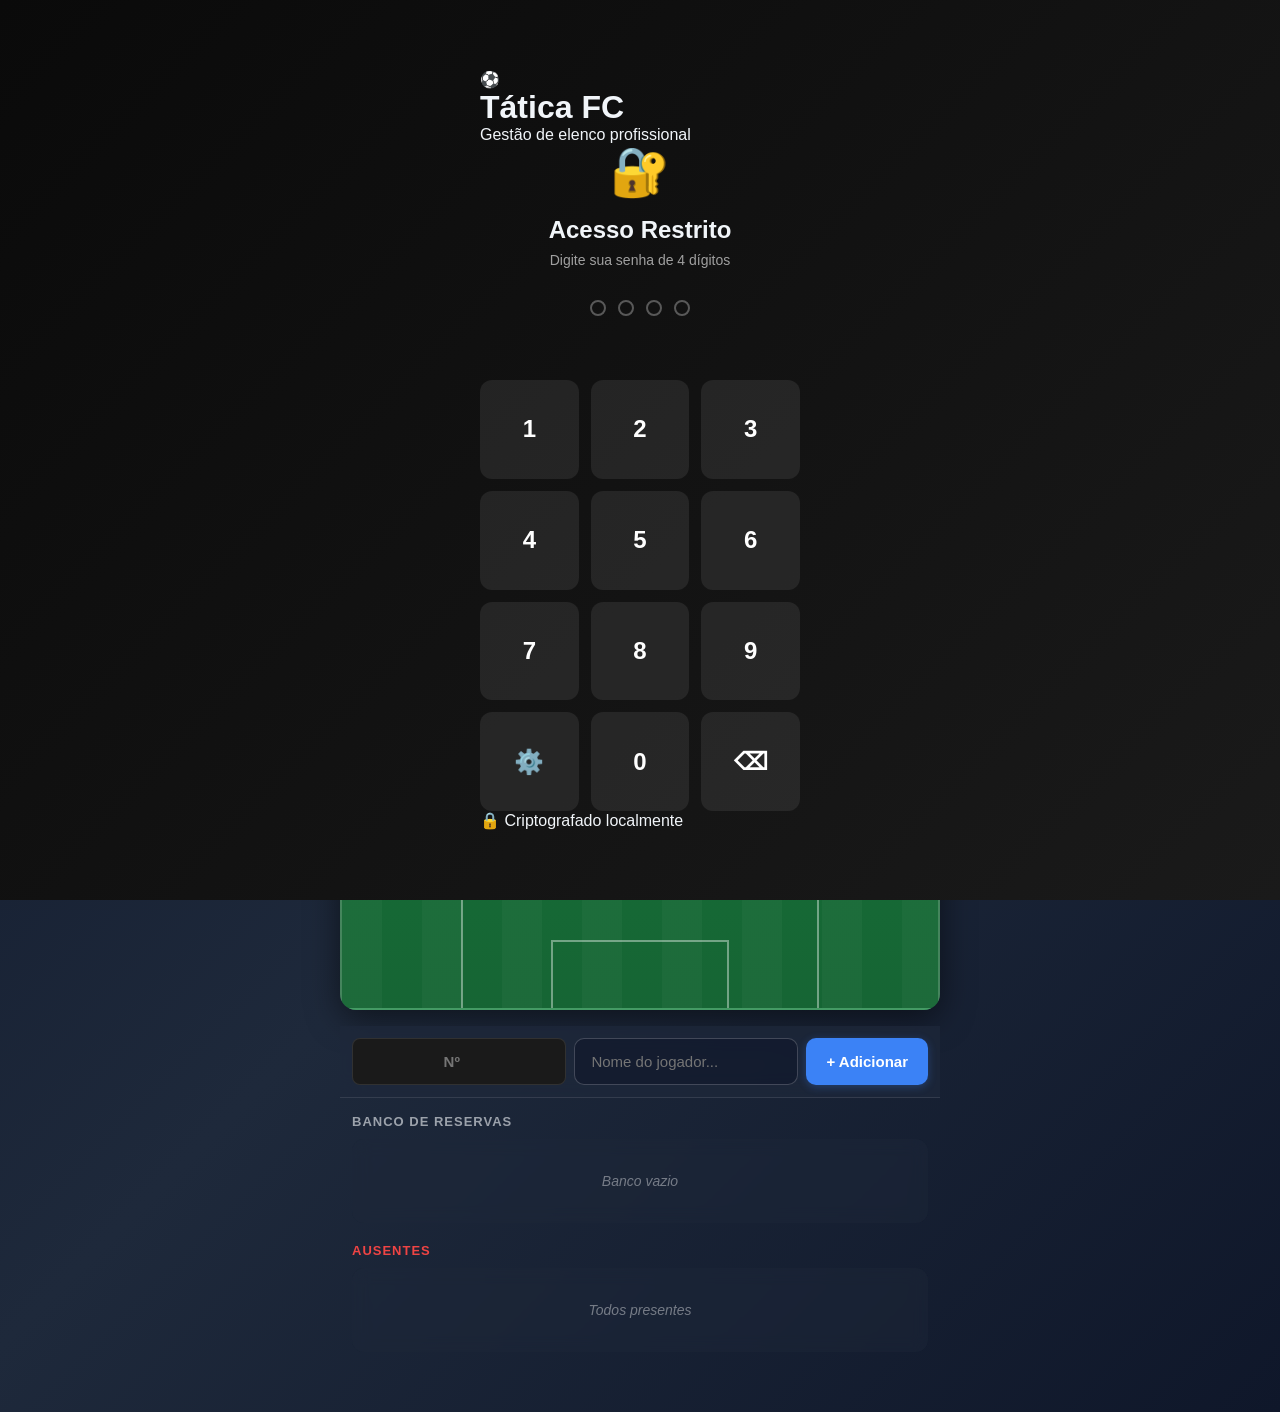
==== commit ff40c215: "Update index.html" ====
--- a/index.html
+++ b/index.html
@@ -8,31 +8,44 @@
 </head>
 <body>
   <!-- LOGIN -->
-  <div id="login-screen" class="pin-screen">
-    <div class="pin-container">
-      <div class="pin-header">
-        <div class="pin-icon">🔒</div>
-        <h2>Tática FC</h2>
-        <p>Digite sua senha</p>
-      </div>
-      <div class="pin-dots" id="login-dots"></div>
-      <div class="pin-msg" id="login-msg"></div>
-      <div class="pin-keypad">
-        <button onclick="loginPress('1')">1</button>
-        <button onclick="loginPress('2')">2</button>
-        <button onclick="loginPress('3')">3</button>
-        <button onclick="loginPress('4')">4</button>
-        <button onclick="loginPress('5')">5</button>
-        <button onclick="loginPress('6')">6</button>
-        <button onclick="loginPress('7')">7</button>
-        <button onclick="loginPress('8')">8</button>
-        <button onclick="loginPress('9')">9</button>
-        <button onclick="openChangePassword()">⚙️</button>
-        <button onclick="loginPress('0')">0</button>
-        <button onclick="loginDel()">⌫</button>
-      </div>
+ <!-- LOGIN -->
+<div id="login-screen" class="pin-screen">
+  <div class="pin-container">
+    <div class="pin-brand">
+      <div class="brand-logo">⚽</div>
+      <h1 class="brand-title">Tática FC</h1>
+      <p class="brand-tagline">Gestão de elenco profissional</p>
+    </div>
+    
+    <div class="pin-header">
+      <div class="pin-icon">🔐</div>
+      <h2>Acesso Restrito</h2>
+      <p>Digite sua senha de 4 dígitos</p>
+    </div>
+    
+    <div class="pin-dots" id="login-dots"></div>
+    <div class="pin-msg" id="login-msg"></div>
+    
+    <div class="pin-keypad">
+      <button onclick="loginPress('1')">1</button>
+      <button onclick="loginPress('2')">2</button>
+      <button onclick="loginPress('3')">3</button>
+      <button onclick="loginPress('4')">4</button>
+      <button onclick="loginPress('5')">5</button>
+      <button onclick="loginPress('6')">6</button>
+      <button onclick="loginPress('7')">7</button>
+      <button onclick="loginPress('8')">8</button>
+      <button onclick="loginPress('9')">9</button>
+      <button onclick="openChangePassword()" class="pin-action">⚙️</button>
+      <button onclick="loginPress('0')">0</button>
+      <button onclick="loginDel()" class="pin-action">⌫</button>
+    </div>
+    
+    <div class="pin-footer">
+      <span>🔒 Criptografado localmente</span>
     </div>
   </div>
+</div>
 
   <!-- TROCAR SENHA -->
   <div id="change-screen" class="pin-screen hidden">
@@ -134,3 +147,4 @@
   <script src="script.js"></script>
 </body>
 </html>
+
--- a/style.css
+++ b/style.css
@@ -1,216 +1,1093 @@
-@import url('https://fonts.googleapis.com/css2?family=Bebas+Neue&family=Barlow:wght@400;600;700&display=swap');
-
-  :root {
-    --accent: #f0c040; --accent2: #e05a2b;
-    --white: #f5f5f0; --gray: #8a9a8e;
-    --panel: #111c13; --panel2: #192219;
-    --border: rgba(255,255,255,0.1);
-    --player-color: #f0c040; --player-border: #c49a20;
-  }
-  * { box-sizing: border-box; margin: 0; padding: 0; -webkit-tap-highlight-color: transparent; }
-  body { font-family: 'Barlow', sans-serif; background: var(--panel); color: var(--white); min-height: 100dvh; }
-
-  /* HEADER */
-  header { background: var(--panel2); border-bottom: 2px solid var(--accent); padding: 12px 16px; display: flex; align-items: center; justify-content: space-between; position: sticky; top: 0; z-index: 100; }
-  header h1 { font-family: 'Bebas Neue', cursive; font-size: 26px; letter-spacing: 2px; color: var(--accent); }
-  .header-right { display: flex; align-items: center; gap: 8px; }
-  .tab-bar { display: flex; gap: 6px; }
-  .tab-btn { background: transparent; border: 1.5px solid var(--border); color: var(--gray); font-family: 'Barlow', sans-serif; font-weight: 700; font-size: 12px; letter-spacing: 1px; padding: 6px 12px; border-radius: 20px; cursor: pointer; transition: all .2s; text-transform: uppercase; }
-  .tab-btn.active { background: var(--accent); border-color: var(--accent); color: #111; }
-  .btn-settings { background: transparent; border: 1.5px solid var(--border); color: var(--gray); font-size: 16px; width: 34px; height: 34px; border-radius: 50%; cursor: pointer; display: flex; align-items: center; justify-content: center; transition: all .2s; }
-  .btn-settings:active { background: rgba(255,255,255,.08); }
-
-  /* VIEWS */
-  .view { display: none; }
-  .view.active { display: block; }
-
-  /* PLAYER LIST */
-  .player-list-wrap { padding: 16px; }
-  .add-player-row { display: flex; gap: 8px; margin-bottom: 16px; }
-  .add-player-row input { flex: 1; background: var(--panel2); border: 1.5px solid var(--border); border-radius: 8px; color: var(--white); font-family: 'Barlow', sans-serif; font-size: 15px; padding: 10px 14px; outline: none; transition: border-color .2s; }
-  .add-player-row input:focus { border-color: var(--accent); }
-  .add-player-row input::placeholder { color: var(--gray); }
-  .btn-add { background: var(--accent); border: none; border-radius: 8px; color: #111; font-family: 'Bebas Neue', cursive; font-size: 20px; width: 44px; height: 44px; cursor: pointer; display: flex; align-items: center; justify-content: center; flex-shrink: 0; transition: transform .15s; }
-  .btn-add:active { transform: scale(.92); }
-  .players-label { font-family: 'Bebas Neue', cursive; font-size: 14px; letter-spacing: 2px; color: var(--gray); margin-bottom: 8px; }
-  .player-list {
-  display: flex;
-  flex-direction: column;
-  gap: 6px;
-  }
-  .player-item { background: var(--panel2); border: 1.5px solid var(--border); border-radius: 8px; display: flex; align-items: center; gap: 10px; padding: 10px 12px; transition: border-color .15s; touch-action: none; user-select: none; }
-  .player-item.dragging { opacity: .5; border-color: var(--accent); }
-  .player-item.drag-over { border-color: var(--accent); background: rgba(240,192,64,.08); }
-  .drag-handle { color: var(--gray); font-size: 18px; cursor: grab; padding: 0 2px; flex-shrink: 0; }
-  .player-num { font-family: 'Bebas Neue', cursive; font-size: 18px; color: var(--accent); width: 22px; text-align: center; flex-shrink: 0; }
-  .player-name-input { flex: 1; background: transparent; border: none; color: var(--white); font-family: 'Barlow', sans-serif; font-weight: 600; font-size: 15px; outline: none; min-width: 0; }
-  .player-name-input::placeholder { color: var(--gray); }
-  .btn-remove { background: transparent; border: none; color: var(--gray); font-size: 18px; cursor: pointer; padding: 4px; flex-shrink: 0; transition: color .15s; }
-  .btn-remove:active { color: var(--accent2); }
-  .empty-msg { text-align: center; color: var(--gray); font-size: 14px; padding: 30px 0; }
-
-  /* FIELD VIEW */
-  .field-view-wrap { padding: 12px 12px 24px; }
-  .formation-row { display: flex; align-items: center; gap: 8px; margin-bottom: 12px; flex-wrap: wrap; }
-  .formation-label { font-family: 'Bebas Neue', cursive; font-size: 14px; letter-spacing: 2px; color: var(--gray); flex-shrink: 0; }
-  .formation-select { background: var(--panel2); border: 1.5px solid var(--border); border-radius: 8px; color: var(--white); font-family: 'Bebas Neue', cursive; font-size: 16px; letter-spacing: 1px; padding: 8px 12px; outline: none; cursor: pointer; flex: 1; min-width: 120px; -webkit-appearance: none; appearance: none; background-image: url("data:image/svg+xml,%3Csvg xmlns='http://www.w3.org/2000/svg' width='12' height='8' viewBox='0 0 12 8'%3E%3Cpath d='M1 1l5 5 5-5' stroke='%23f0c040' stroke-width='2' fill='none' stroke-linecap='round'/%3E%3C/svg%3E"); background-repeat: no-repeat; background-position: right 12px center; padding-right: 32px; }
-  .btn-reset { background: var(--panel2); border: 1.5px solid var(--border); border-radius: 8px; color: var(--accent); font-size: 20px; width: 40px; height: 40px; cursor: pointer; display: flex; align-items: center; justify-content: center; flex-shrink: 0; transition: background .15s; }
-  .btn-reset:active { background: rgba(240,192,64,.15); }
-
-  /* PITCH */
-  .pitch-container { position: relative; width: 100%; border-radius: 10px; overflow: hidden; box-shadow: 0 8px 32px rgba(0,0,0,.5); }
-  .pitch-svg { width: 100%; height: auto; display: block; }
-  .field-player { position: absolute; display: flex; flex-direction: column; align-items: center; transform: translate(-50%,-50%); cursor: grab; transition: top .35s cubic-bezier(.34,1.56,.64,1), left .35s cubic-bezier(.34,1.56,.64,1); z-index: 10; user-select: none; -webkit-user-select: none; }
-  .field-player.is-dragging { transition: none; cursor: grabbing; z-index: 50; }
-  .field-player.is-dragging .field-dot { transform: scale(1.25); box-shadow: 0 6px 20px rgba(0,0,0,.7); }
-  .field-player.selected .field-dot { box-shadow: 0 0 0 4px #fff, 0 0 0 7px var(--accent); transform: scale(1.1); }
-  .field-player.selected .field-name { color: var(--accent); }
-  .field-dot { width: 34px; height: 34px; border-radius: 50%; background: var(--player-color); border: 3px solid var(--player-border); display: flex; align-items: center; justify-content: center; font-family: 'Bebas Neue', cursive; font-size: 13px; color: #111; box-shadow: 0 3px 10px rgba(0,0,0,.5); transition: transform .15s; flex-shrink: 0; }
-  .field-player.gk .field-dot { background: #e05a2b; border-color: #b84520; color: #fff; }
-  .status-btn {
-  width: 18px;
-  height: 18px;
+* {
+  margin: 0;
+  padding: 0;
+  box-sizing: border-box;
+  -webkit-tap-highlight-color: transparent;
+}
+
+body {
+  font-family: -apple-system, BlinkMacSystemFont, 'Segoe UI', Roboto, sans-serif;
+  background: #0a0a0a;
+  color: #fff;
+  overflow-x: hidden;
+}
+
+.hidden { display: none!important; }
+
+/* LOGIN */
+.pin-screen {
+  position: fixed;
+  inset: 0;
+  background: linear-gradient(135deg, #0a0a0a, #1a1a1a);
+  display: flex;
+  align-items: center;
+  justify-content: center;
+  z-index: 9999;
+}
+.pin-container {
+  width: 100%;
+  max-width: 360px;
+  padding: 20px;
+}
+.pin-header {
+  text-align: center;
+  margin-bottom: 32px;
+}
+.pin-icon { font-size: 48px; margin-bottom: 16px; }
+.pin-header h2 { font-size: 24px; margin-bottom: 8px; }
+.pin-header p { color: rgba(255,255,255,.6); font-size: 14px; }
+.pin-dots {
+  display: flex;
+  justify-content: center;
+  gap: 12px;
+  margin-bottom: 24px;
+  min-height: 20px;
+}
+.pin-dot {
+  width: 16px;
+  height: 16px;
+  border: 2px solid rgba(255,255,255,.3);
   border-radius: 50%;
-  border: 2px solid #95a5a6;
-  background: transparent;
+  transition: all.2s;
+}
+.pin-dot.filled { background: #f0c040; border-color: #f0c040; }
+.pin-dot.error { background: #ff5555; border-color: #ff5555; animation: shake.3s; }
+.pin-dot.success { background: #4caf50; border-color: #4caf50; }
+@keyframes shake {
+  0%, 100% { transform: translateX(0); }
+  25% { transform: translateX(-5px); }
+  75% { transform: translateX(5px); }
+}
+.pin-msg {
+  text-align: center;
+  min-height: 20px;
+  font-size: 13px;
+  margin-bottom: 16px;
+}
+.pin-msg.error { color: #ff5555; }
+.pin-msg.success { color: #4caf50; }
+.pin-keypad {
+  display: grid;
+  grid-template-columns: repeat(3, 1fr);
+  gap: 12px;
+}
+.pin-keypad button {
+  aspect-ratio: 1;
+  border: none;
+  border-radius: 12px;
+  background: rgba(255,255,255,.08);
+  color: #fff;
+  font-size: 24px;
+  font-weight: 600;
+  cursor: pointer;
+  transition: all.2s;
+}
+.pin-keypad button:active {
+  background: rgba(240,192,64,.3);
+  transform: scale(.95);
+}
+
+/* APP */
+.app {
+  max-width: 600px;
+  margin: 0 auto;
+  padding-bottom: 40px;
+}
+
+.app-header {
+  display: flex;
+  align-items: center;
+  gap: 12px;
+  padding: 16px 12px;
+  background: #111;
+  border-bottom: 1px solid rgba(255,255,255,.1);
+  position: sticky;
+  top: 0;
+  z-index: 100;
+}
+.app-header h1 {
+  font-size: 20px;
+  flex: 1;
+}
+#formation-select {
+  padding: 8px 12px;
+  border-radius: 8px;
+  border: 1px solid rgba(255,255,255,.2);
+  background: #1a1a1a;
+  color: #fff;
+  font-size: 14px;
+  font-weight: 600;
+}
+
+/* NAME EDITOR */
+.name-editor {
+  display: flex;
+  gap: 8px;
+  padding: 12px;
+  background: #111;
+  border-bottom: 1px solid rgba(255,255,255,.1);
+}
+.name-editor input {
+  flex: 1;
+  padding: 12px;
+  border-radius: 8px;
+  border: 1px solid rgba(255,255,255,.2);
+  background: #1a1a1a;
+  color: #fff;
+  font-size: 15px;
+}
+.name-editor input:disabled {
+  opacity:.5;
+  cursor: not-allowed;
+}
+.name-editor button {
+  padding: 12px 20px;
+  border-radius: 8px;
+  border: none;
+  background: #f0c040;
+  color: #000;
+  font-weight: 600;
+  cursor: pointer;
+}
+.name-editor button:disabled {
+  opacity:.3;
+  cursor: not-allowed;
+}
+
+/* CAMPO */
+#pitch-container {
+  width: 100%;
+  aspect-ratio: 7/10;
+  position: relative;
+  margin: 16px 0;
+  border-radius: 12px;
+  overflow: hidden;
+  box-shadow: 0 8px 32px rgba(0,0,0,.5);
+}
+
+.pitch-lines {
+  position: absolute;
+  inset: 0;
+  background: linear-gradient(180deg, #1a5d1a 0%, #0d4d0d 100%);
+}
+
+.grass-pattern {
+  position: absolute;
+  inset: 0;
+  background: repeating-linear-gradient(
+    90deg,
+    rgba(255,255,255,.03) 0px,
+    rgba(255,255,255,.03) 40px,
+    transparent 40px,
+    transparent 80px
+  );
+}
+
+.halfway-line {
+  position: absolute;
+  top: 50%;
+  left: 0;
+  right: 0;
+  height: 0;
+  border-top: 2px solid rgba(255,255,255,.4);
+}
+
+.center-circle {
+  position: absolute;
+  top: 50%;
+  left: 50%;
+  width: 80px;
+  height: 80px;
+  margin: -40px 0 0 -40px;
+  border: 2px solid rgba(255,255,255,.4);
+  border-radius: 50%;
+}
+
+.penalty-area {
+  position: absolute;
+  width: 60%;
+  height: 16%;
+  left: 20%;
+  border: 2px solid rgba(255,255,255,.4);
+}
+.penalty-area.top { top: 0; border-top: none; }
+.penalty-area.bottom { bottom: 0; border-bottom: none; }
+
+.goal-area {
+  position: absolute;
+  width: 30%;
+  height: 8%;
+  left: 35%;
+  border: 2px solid rgba(255,255,255,.4);
+}
+.goal-area.top { top: 0; border-top: none; }
+.goal-area.bottom { bottom: 0; border-bottom: none; }
+
+#field-slots {
+  position: absolute;
+  inset: 0;
+}
+
+/* SLOT FIXO DO CAMPO */
+/* Remove isso tudo do CSS: */
+/*.field-slot,.field-slot.drag-over,.slot-number */
+
+/* Deixa só o jogador livre */
+.field-player {
+  position: absolute;
+  width: 50px;
+  height: 50px;
+  cursor: grab;
+  z-index: 10;
+  touch-action: none;
+}
+.field-player:active {
+  cursor: grabbing;
+}
+.field-player.selected.field-dot {
+  box-shadow: 0 0 0 4px #f0c040;
+  transform: scale(1.1);
+}
+.field-player.is-dragging {
+  z-index: 100;
+  opacity:.8;
+  transform: scale(1.15);
+}
+
+.field-dot {
+  width: 100%;
+  height: 100%;
+  border-radius: 50%;
+  background: linear-gradient(135deg, #4caf50, #2e7d32);
+  border: 3px solid #fff;
+  display: flex;
+  align-items: center;
+  justify-content: center;
+  font-weight: 700;
+  font-size: 16px;
+  color: #fff;
+  box-shadow: 0 4px 12px rgba(0,0,0,.4);
+  transition: all.2s;
+}
+.field-player.gk.field-dot {
+  background: linear-gradient(135deg, #ff9800, #f57c00);
+}
+
+.field-name {
+  position: absolute;
+  top: 100%;
+  left: 50%;
+  transform: translateX(-50%);
+  margin-top: 4px;
+  background: rgba(0,0,0,.9);
+  padding: 3px 8px;
+  border-radius: 4px;
+  font-size: 11px;
+  font-weight: 600;
+  white-space: nowrap;
+  pointer-events: none;
+  border: 1px solid rgba(255,255,255,.2);
+}
+.field-slot.drag-over {
+  border-color: #f0c040;
+  background: rgba(240,192,64,.1);
+  transform: scale(1.1);
+}
+.slot-number {
+  color: rgba(255,255,255,.3);
+  font-size: 12px;
+  font-weight: 700;
+  pointer-events: none;
+}
+
+.field-player {
+  position: absolute;
+  width: 50px;
+  height: 50px;
+  margin: -25px 0 0 -25px;
+  cursor: grab;
+  z-index: 10;
+}
+.field-player:active {
+  cursor: grabbing;
+}
+.field-player.selected.field-dot {
+  box-shadow: 0 0 0 3px #f0c040;
+}
+.field-player.is-dragging {
+  z-index: 100;
+  opacity:.8;
+}
+
+.field-dot {
+  width: 100%;
+  height: 100%;
+  border-radius: 50%;
+  background: linear-gradient(135deg, #4caf50, #2e7d32);
+  border: 3px solid #fff;
+  display: flex;
+  align-items: center;
+  justify-content: center;
+  font-weight: 700;
+  font-size: 16px;
+  color: #fff;
+  box-shadow: 0 4px 12px rgba(0,0,0,.4);
+  transition: all.2s;
+}
+.field-player.gk.field-dot {
+  background: linear-gradient(135deg, #ff9800, #f57c00);
+}
+
+.field-name {
+  position: absolute;
+  top: 100%;
+  left: 50%;
+  transform: translateX(-50%);
+  margin-top: 4px;
+  background: rgba(0,0,0,.8);
+  padding: 2px 8px;
+  border-radius: 4px;
+  font-size: 11px;
+  font-weight: 600;
+  white-space: nowrap;
+  pointer-events: none;
+}
+
+/* ADD PLAYER */
+.add-player-bar {
+  display: flex;
+  gap: 8px;
+  padding: 0 12px;
+  margin-bottom: 16px;
+}
+.add-player-bar input {
+  flex: 1;
+  padding: 14px;
+  border-radius: 8px;
+  border: 1px solid rgba(255,255,255,.1);
+  background: #1a1a1a;
+  color: #fff;
+  font-size: 15px;
+}
+.add-player-bar button {
+  padding: 14px 24px;
+  border-radius: 8px;
+  border: none;
+  background: #f0c040;
+  color: #000;
+  font-weight: 700;
+  cursor: pointer;
+  font-size: 15px;
+}
+.add-player-bar button:active {
+  transform: scale(.95);
+}
+
+/* SECTIONS */
+.section {
+  padding: 0 12px;
+  margin-bottom: 20px;
+}
+.section h3 {
+  font-size: 13px;
+  font-weight: 700;
+  color: rgba(255,255,255,.5);
+  margin-bottom: 10px;
+  text-transform: uppercase;
+  letter-spacing: 1px;
+}
+.section.ausentes h3 {
+  color: #ff5555;
+}
+
+.player-list {
+  min-height: 70px;
+  background: rgba(255,255,255,.03);
+  border-radius: 12px;
+  padding: 8px;
+  border: 2px solid transparent;
+  transition: all.2s;
+}
+.player-list.drag-over {
+  background: rgba(240,192,64,.08);
+  border-color: #f0c040;
+}
+
+.bench-chip {
+  display: flex;
+  align-items: center;
+  gap: 10px;
+  padding: 12px;
+  background: #1a1a1a;
+  border-radius: 8px;
+  margin-bottom: 8px;
+  cursor: grab;
+  touch-action: pan-y;
+  transition: all.2s;
+}
+.bench-chip:active {
+  cursor: grabbing;
+  background: #222;
+}
+.bench-chip.ausente {
+  background: #2a1515;
+  opacity:.7;
+}
+
+.status-btn {
+  width: 14px;
+  height: 14px;
+  border-radius: 50%;
   cursor: pointer;
   flex-shrink: 0;
-  margin-right: 8px;
-}
-
-.status-btn.veio {
-  background: #2ecc71;
-  border-color: #27ae60;
-}
-
-.status-btn.faltou {
-  background: #e74c3c;
-  border-color: #c0392b;
-}
-
-.field-name {
-  margin-top: 3px;
-  font-size: 10px; /* era 11px */
-  font-weight: 700;
-  color: #fff;
-  text-shadow: 0 1px 3px rgba(0,0,0,.8);
-  max-width: 60px; /* era 50px */
+  transition: all.2s;
+}
+.status-btn.veio { background: #4caf50; }
+.status-btn.faltou { background: #ff5555; }
+.status-btn:active { transform: scale(1.2); }
+
+.btn-remove {
+  margin-left: auto;
+  background: none;
+  border: none;
+  color: rgba(255,255,255,.3);
+  font-size: 20px;
+  cursor: pointer;
+  padding: 0 4px;
+}
+.btn-remove:active {
+  color: #ff5555;
+}
+
+.bench-empty {
+  display: block;
+  text-align: center;
+  color: rgba(255,255,255,.3);
+  padding: 20px;
+  font-size: 13px;
+}
+
+#context-menu {
+  position: fixed;
+  background: #1a1a1a;
+  border: 1px solid rgba(255,255,255,.2);
+  border-radius: 8px;
+  box-shadow: 0 8px 24px rgba(0,0,0,.6);
+  z-index: 9999;
   overflow: hidden;
-  text-overflow: ellipsis;
+  min-width: 180px;
+}
+
+.context-item {
+  padding: 10px 16px;
+  cursor: pointer;
+  border-radius: 6px;
+  font-size: 14px;
   white-space: nowrap;
-  text-align: center;
-}
-  .legend-row { display: flex; gap: 14px; margin-top: 10px; justify-content: center; flex-wrap: wrap; }
-  .legend-item { display: flex; align-items: center; gap: 6px; font-size: 11px; color: var(--gray); font-weight: 600; }
-  .legend-dot { width: 14px; height: 14px; border-radius: 50%; border: 2px solid; }
-  .legend-dot.pl { background: var(--player-color); border-color: var(--player-border); }
-  .legend-dot.gk { background: var(--accent2); border-color: #b84520; }
-  .bench-section { margin-top: 14px; background: var(--panel2); border: 1.5px solid var(--border); border-radius: 10px; padding: 12px 14px; }
-  .bench-title { font-family: 'Bebas Neue', cursive; font-size: 14px; letter-spacing: 2px; color: var(--gray); margin-bottom: 8px; }
-  #bench-list {
-    display: flex;
-    flex-wrap: wrap;
-    gap: 6px;
-    min-height: 60px;
-    padding: 8px;
-    border: 2px dashed rgba(255,255,255,.2);
-    border-radius: 8px;
-    background: rgba(0,0,0,.15);
-    transition: all .2s;
-  }
-
-  #bench-list.drag-over {
-    background: rgba(0,200,0,.15);
-    border-color: #0f0;
-  }
-
-  .bench-chip {
-    background: #2a2a2a;
-    border: 1px solid #444;
-    padding: 6px 10px;
-    border-radius: 6px;
-    font-size: 13px;
-    font-weight: 600;
-    cursor: grab;
-    user-select: none;
-  }
-
-  .bench-chip:active {
-    cursor: grabbing;
-  }
-
-  .bench-empty {
-    color: rgba(255,255,255,.4);
-    font-size: 13px;
-    font-weight: 600;
-    width: 100%;
-    text-align: center;
-    padding: 10px;
-  }
-
-  .bench-chip span { font-family: 'Bebas Neue', cursive; font-size: 13px; color: var(--accent); }
-  
-  /* SETTINGS */
-  .settings-wrap { padding: 20px 16px; }
-  .settings-title { font-family: 'Bebas Neue', cursive; font-size: 22px; letter-spacing: 3px; color: var(--accent); margin-bottom: 20px; }
-  .settings-card { background: var(--panel2); border: 1.5px solid var(--border); border-radius: 12px; padding: 16px; margin-bottom: 14px; }
-  .settings-card h3 { font-family: 'Bebas Neue', cursive; font-size: 15px; letter-spacing: 2px; color: var(--gray); margin-bottom: 8px; }
-  .settings-card p { font-size: 13px; color: var(--gray); margin-bottom: 14px; line-height: 1.5; }
-  .btn-primary { background: var(--accent); border: none; border-radius: 8px; color: #111; font-family: 'Bebas Neue', cursive; font-size: 16px; letter-spacing: 1px; padding: 12px 20px; cursor: pointer; width: 100%; transition: opacity .15s; }
-  .btn-primary:active { opacity: .8; }
-
-  /* FOOTER */
-  footer { text-align: center; padding: 18px 16px; color: var(--gray); font-size: 12px; border-top: 1px solid var(--border); margin-top: 8px; }
-  footer a { color: var(--accent); text-decoration: none; font-weight: 600; }
-
-  /* PIN SCREENS */
-  .pin-screen { position: fixed; inset: 0; background: var(--panel); z-index: 999; display: flex; flex-direction: column; align-items: center; justify-content: center; padding: 32px 24px; }
-  .pin-screen.hidden { display: none; }
-  .lock-icon { font-size: 52px; margin-bottom: 16px; }
-  .pin-screen h2 { font-family: 'Bebas Neue', cursive; font-size: 28px; letter-spacing: 3px; color: var(--accent); margin-bottom: 6px; }
-  .pin-screen p { color: var(--gray); font-size: 14px; margin-bottom: 28px; text-align: center; max-width: 260px; }
-  .pin-dots { display: flex; gap: 14px; margin-bottom: 32px; min-height: 18px; }
-  .pin-dot { width: 18px; height: 18px; border-radius: 50%; border: 2px solid var(--gray); background: transparent; transition: background .15s, border-color .15s; }
-  .pin-dot.filled { background: var(--accent); border-color: var(--accent); }
-  .pin-dot.error { background: var(--accent2); border-color: var(--accent2); }
-  .pin-dot.success { background: #4caf50; border-color: #4caf50; }
-  .pin-grid { display: grid; grid-template-columns: repeat(3, 72px); gap: 12px; }
-  .pin-btn { width: 72px; height: 72px; border-radius: 50%; border: 2px solid var(--border); background: var(--panel2); color: var(--white); font-family: 'Bebas Neue', cursive; font-size: 26px; cursor: pointer; display: flex; align-items: center; justify-content: center; transition: background .12s, transform .1s; -webkit-tap-highlight-color: transparent; }
-  .pin-btn:active { background: rgba(240,192,64,.2); transform: scale(.92); }
-  .pin-btn.del { background: transparent; border-color: transparent; color: var(--gray); font-size: 22px; }
-  .pin-btn.zero { grid-column: 2; }
-  .pin-btn.cancel-btn { background: transparent; border-color: var(--border); color: var(--gray); font-size: 11px; font-family: 'Barlow', sans-serif; font-weight: 700; letter-spacing: 1px; }
-  .pin-msg { margin-top: 16px; font-size: 13px; font-weight: 700; letter-spacing: 1px; min-height: 20px; text-align: center; }
-  .pin-msg.error { color: var(--accent2); }
-  .pin-msg.success { color: #4caf50; }
-
-  .player-item {
+}
+
+.context-item:active {
+  background: rgba(240,192,64,.2);
+}
+
+.context-item {
+  padding: 14px 16px;
+  cursor: pointer;
+  font-size: 14px;
+  font-weight: 500;
+  transition: background.2s;
+  border-bottom: 1px solid rgba(255,255,255,.05);
+}
+.context-item:last-child {
+  border-bottom: none;
+}
+.context-item:active {
+  background: rgba(240,192,64,.2);
+}
+
+#context-menu {
+  position: fixed;
+  background: #1a1a1a;
+  border: 1px solid rgba(255,255,255,.2);
+  border-radius: 8px;
+  padding: 4px;
+  z-index: 10000;
+  box-shadow: 0 4px 12px rgba(0,0,0,.5);
+}
+
+.context-item {
+  padding: 10px 16px;
+  cursor: pointer;
+  border-radius: 6px;
+  font-size: 14px;
+  white-space: nowrap;
+  color: #fff;
+}
+
+.context-item:active {
+  background: rgba(240,192,64,.2);
+}
+
+.bench-chip {
   display: flex;
   align-items: center;
   gap: 8px;
+  padding: 10px 12px;
+  background: rgba(255,255,255,.05);
+  border-radius: 8px;
+  margin-bottom: 8px;
+}
+
+.bench-chip.ausente {
+  background: rgba(255,85,85,.1);
+  border: 1px solid rgba(255,85,85,.3);
+}
+
+.player-name {
+  flex: 1;
+  font-size: 15px;
+}
+
+.status-btn {
+  width: 12px;
+  height: 12px;
+  border-radius: 50%;
+  flex-shrink: 0;
+}
+
+.status-btn.faltou {
+  background: #ff5555;
+}
+
+.status-btn.indefinido {
+  background: rgba(255,255,255,.3);
+}
+
+.btn-action {
+  padding: 6px 12px;
+  border: none;
+  border-radius: 6px;
+  background: #f0c040;
+  color: #000;
+  font-size: 13px;
+  font-weight: 600;
+  cursor: pointer;
+}
+
+.btn-action:active {
+  transform: scale(.95);
+  opacity: .8;
+}
+
+.btn-remove {
+  width: 28px;
+  height: 28px;
+  border: none;
+  border-radius: 6px;
+  background: rgba(255,85,85,.2);
+  color: #ff5555;
+  font-size: 18px;
+  cursor: pointer;
+  flex-shrink: 0;
+}
+
+.bench-empty {
+  display: block;
+  text-align: center;
+  padding: 20px;
+  color: rgba(255,255,255,.4);
+  font-size: 14px;
+}
+
+@import url('https://fonts.googleapis.com/css2?family=Inter:wght@400;600;700&display=swap');
+
+* {
+  margin: 0;
+  padding: 0;
+  box-sizing: border-box;
+  -webkit-tap-highlight-color: transparent;
+}
+
+body {
+  font-family: 'Inter', -apple-system, BlinkMacSystemFont, 'Segoe UI', Roboto, sans-serif;
+  background: linear-gradient(135deg, #0f172a 0%, #1e293b 50%, #0f172a 100%);
+  color: #f1f5f9;
+  overflow-x: hidden;
+  min-height: 100vh;
+}
+
+.hidden { display: none!important; }
+
+/* LOGIN - MANTIDO */
+.pin-screen {
+  position: fixed;
+  inset: 0;
+  background: linear-gradient(135deg, #0a0a0a, #1a1a1a);
+  display: flex;
+  align-items: center;
+  justify-content: center;
+  z-index: 9999;
+}
+.pin-container {
+  width: 100%;
+  max-width: 360px;
+  padding: 20px;
+}
+.pin-header {
+  text-align: center;
+  margin-bottom: 32px;
+}
+.pin-icon { font-size: 48px; margin-bottom: 16px; }
+.pin-header h2 { font-size: 24px; margin-bottom: 8px; }
+.pin-header p { color: rgba(255,255,255,.6); font-size: 14px; }
+.pin-dots {
+  display: flex;
+  justify-content: center;
+  gap: 12px;
+  margin-bottom: 24px;
+  min-height: 20px;
+}
+.pin-dot {
+  width: 16px;
+  height: 16px;
+  border: 2px solid rgba(255,255,255,.3);
+  border-radius: 50%;
+  transition: all.2s;
+}
+.pin-dot.filled { background: #3b82f6; border-color: #3b82f6; }
+.pin-dot.error { background: #ef4444; border-color: #ef4444; animation: shake.3s; }
+.pin-dot.success { background: #22c55e; border-color: #22c55e; }
+@keyframes shake {
+  0%, 100% { transform: translateX(0); }
+  25% { transform: translateX(-5px); }
+  75% { transform: translateX(5px); }
+}
+.pin-msg {
+  text-align: center;
+  min-height: 20px;
+  font-size: 13px;
+  margin-bottom: 16px;
+}
+.pin-msg.error { color: #ef4444; }
+.pin-msg.success { color: #22c55e; }
+.pin-keypad {
+  display: grid;
+  grid-template-columns: repeat(3, 1fr);
+  gap: 12px;
+}
+.pin-keypad button {
+  aspect-ratio: 1;
+  border: none;
+  border-radius: 12px;
+  background: rgba(255,255,255,.08);
+  color: #fff;
+  font-size: 24px;
+  font-weight: 600;
+  cursor: pointer;
+  transition: all.2s;
+}
+.pin-keypad button:active {
+  background: rgba(59,130,246,.3);
+  transform: scale(.95);
+}
+
+/* APP */
+.app {
+  max-width: 600px;
+  margin: 0 auto;
+  padding-bottom: 40px;
+}
+
+.app-header {
+  display: flex;
+  align-items: center;
+  gap: 12px;
+  padding: 16px 12px;
+  background: rgba(30,41,59,0.7);
+  backdrop-filter: blur(12px);
+  border-bottom: 1px solid rgba(255,255,255,.1);
+  position: sticky;
+  top: 0;
+  z-index: 100;
+}
+.app-header h1 {
+  font-size: 20px;
+  flex: 1;
+  font-weight: 700;
+  background: linear-gradient(135deg, #3b82f6, #8b5cf6);
+  -webkit-background-clip: text;
+  -webkit-text-fill-color: transparent;
+}
+#formation-select {
+  padding: 8px 12px;
+  border-radius: 8px;
+  border: 1px solid rgba(255,255,255,.2);
+  background: rgba(15,23,42,0.6);
+  color: #fff;
+  font-size: 14px;
+  font-weight: 600;
+}
+
+/* ADD PLAYER BAR */
+.add-player-bar {
+  display: flex;
+  gap: 8px;
+  padding: 12px;
+  background: rgba(30,41,59,0.7);
+  backdrop-filter: blur(12px);
+  border-bottom: 1px solid rgba(255,255,255,.1);
+}
+.input-number {
+  width: 70px;
+  padding: 12px;
+  border-radius: 10px;
+  border: 1px solid rgba(255,255,255,.2);
+  background: rgba(15,23,42,0.6);
+  color: #fff;
+  font-size: 15px;
+  text-align: center;
+  font-weight: 600;
+  transition: all.2s;
+}
+.input-number:focus {
+  outline: none;
+  border-color: #3b82f6;
+  box-shadow: 0 0 0 3px rgba(59,130,246,0.2);
+}
+.add-player-bar input[type="text"] {
+  flex: 1;
+  padding: 12px 16px;
+  border-radius: 10px;
+  border: 1px solid rgba(255,255,255,.2);
+  background: rgba(15,23,42,0.6);
+  color: #fff;
+  font-size: 15px;
+  transition: all.2s;
+}
+.add-player-bar input[type="text"]:focus {
+  outline: none;
+  border-color: #3b82f6;
+  box-shadow: 0 0 0 3px rgba(59,130,246,0.2);
+}
+.add-player-bar button {
+  padding: 12px 20px;
+  border-radius: 10px;
+  border: none;
+  background: #3b82f6;
+  color: #fff;
+  font-weight: 600;
+  cursor: pointer;
+  transition: all.2s;
+  box-shadow: 0 2px 8px rgba(59,130,246,0.3);
+}
+.add-player-bar button:active {
+  transform: scale(.95);
+  background: #2563eb;
+}
+
+/* CAMPO - MANTIDO COM MELHORIAS */
+#pitch-container {
+  width: 100%;
+  aspect-ratio: 7/10;
+  position: relative;
+  margin: 16px 0;
+  border-radius: 16px;
+  overflow: hidden;
+  box-shadow: 0 8px 32px rgba(0,0,0,.5);
+}
+
+.pitch-lines {
+  position: absolute;
+  inset: 0;
+  background: 
+    radial-gradient(circle at 50% 50%, rgba(255,255,255,0.08) 0%, transparent 25%),
+    linear-gradient(180deg, #15803d 0%, #166534 100%);
+  border: 2px solid rgba(255,255,255,0.2);
+}
+
+.grass-pattern {
+  position: absolute;
+  inset: 0;
+  background: repeating-linear-gradient(
+    90deg,
+    rgba(255,255,255,.03) 0px,
+    rgba(255,255,255,.03) 40px,
+    transparent 40px,
+    transparent 80px
+  );
+}
+
+.halfway-line {
+  position: absolute;
+  top: 50%;
+  left: 0;
+  right: 0;
+  height: 0;
+  border-top: 2px solid rgba(255,255,255,.4);
+}
+
+.center-circle {
+  position: absolute;
+  top: 50%;
+  left: 50%;
+  width: 80px;
+  height: 80px;
+  margin: -40px 0 0 -40px;
+  border: 2px solid rgba(255,255,255,.4);
+  border-radius: 50%;
+}
+
+.penalty-area {
+  position: absolute;
+  width: 60%;
+  height: 16%;
+  left: 20%;
+  border: 2px solid rgba(255,255,255,.4);
+}
+.penalty-area.top { top: 0; border-top: none; }
+.penalty-area.bottom { bottom: 0; border-bottom: none; }
+
+.goal-area {
+  position: absolute;
+  width: 30%;
+  height: 8%;
+  left: 35%;
+  border: 2px solid rgba(255,255,255,.4);
+}
+.goal-area.top { top: 0; border-top: none; }
+.goal-area.bottom { bottom: 0; border-bottom: none; }
+
+#field-slots {
+  position: absolute;
+  inset: 0;
+}
+
+/* JOGADOR NO CAMPO - MELHORADO */
+.field-player {
+  position: absolute;
+  width: 56px;
+  height: 56px;
+  cursor: grab;
+  z-index: 10;
+  touch-action: none;
+  transition: all.2s;
+}
+.field-player:active {
+  cursor: grabbing;
+}
+.field-player.selected .field-dot {
+  box-shadow: 0 0 0 4px #3b82f6, 0 8px 20px rgba(59,130,246,0.6);
+  transform: scale(1.1);
+}
+.field-player.is-dragging {
+  z-index: 100;
+  opacity:.8;
+  transform: scale(1.15);
+}
+
+.field-dot {
+  width: 100%;
+  height: 100%;
+  border-radius: 50%;
+  background: linear-gradient(135deg, #3b82f6, #2563eb);
+  border: 3px solid #fff;
+  display: flex;
+  align-items: center;
+  justify-content: center;
+  font-weight: 700;
+  font-size: 18px;
+  color: #fff;
+  box-shadow: 0 4px 16px rgba(59,130,246,.5);
+  transition: all.2s;
+  animation: dropIn 0.3s ease;
+}
+
+@keyframes dropIn {
+  from { transform: scale(0) rotate(180deg); opacity: 0; }
+  to { transform: scale(1) rotate(0deg); opacity: 1; }
+}
+
+.field-player.gk .field-dot {
+  background: linear-gradient(135deg, #f59e0b, #d97706);
+}
+
+.field-name {
+  position: absolute;
+  top: 100%;
+  left: 50%;
+  transform: translateX(-50%);
+  margin-top: 4px;
+  background: rgba(0,0,0,.9);
+  padding: 3px 8px;
+  border-radius: 4px;
+  font-size: 11px;
+  font-weight: 600;
+  white-space: nowrap;
+  pointer-events: none;
+  border: 1px solid rgba(255,255,255,.2);
+}
+
+/* SECTIONS - MELHORADO */
+.section {
+  padding: 0 12px;
+  margin-bottom: 20px;
+}
+.section h3 {
+  font-size: 13px;
+  font-weight: 700;
+  color: rgba(241,245,249,.6);
+  margin-bottom: 10px;
+  text-transform: uppercase;
+  letter-spacing: 1px;
+}
+.section.ausentes h3 {
+  color: #ef4444;
+}
+
+.player-list {
+  min-height: 70px;
+  background: rgba(30,41,59,0.4);
+  backdrop-filter: blur(8px);
+  border-radius: 12px;
+  padding: 12px;
+  border: 2px dashed transparent;
+  transition: all.2s;
+}
+.player-list.drag-over {
+  background: rgba(59,130,246,.1);
+  border-color: #3b82f6;
+}
+
+/* BENCH CHIP - MELHORADO */
+.bench-chip {
+  display: flex;
+  align-items: center;
+  gap: 10px;
+  padding: 12px 14px;
+  background: rgba(51,65,85,0.8);
+  backdrop-filter: blur(8px);
+  border: 1px solid rgba(255,255,255,.1);
+  border-radius: 12px;
+  margin-bottom: 8px;
+  cursor: grab;
+  touch-action: pan-y;
+  transition: all.2s;
+}
+.bench-chip:hover {
+  background: rgba(71,85,105,0.9);
+  transform: translateY(-2px);
+  box-shadow: 0 4px 12px rgba(0,0,0,0.3);
+}
+.bench-chip:active {
+  cursor: grabbing;
+  background: rgba(71,85,105,0.9);
+  transform: scale(0.98);
+}
+.bench-chip.ausente {
+  background: rgba(239,68,68,.1);
+  border: 1px solid rgba(239,68,68,.3);
+  opacity:.8;
+}
+
+.player-name {
+  flex: 1;
+  font-size: 15px;
+  font-weight: 600;
+}
+
+.status-btn {
+  width: 8px;
+  height: 8px;
+  border-radius: 50%;
+  flex-shrink: 0;
+}
+.status-btn.faltou {
+  background: #ef4444;
+}
+.status-btn.indefinido {
+  background: rgba(255,255,255,.3);
+}
+
+.btn-action {
+  padding: 6px 12px;
+  border: none;
+  border-radius: 8px;
+  background: #3b82f6;
+  color: #fff;
+  font-size: 13px;
+  font-weight: 600;
+  cursor: pointer;
+  transition: all.2s;
+}
+.btn-action:active {
+  transform: scale(.95);
+  background: #2563eb;
+}
+
+.btn-remove {
+  width: 28px;
+  height: 28px;
+  border: none;
+  border-radius: 8px;
+  background: transparent;
+  color: rgba(255,255,255,.4);
+  font-size: 18px;
+  cursor: pointer;
+  flex-shrink: 0;
+  transition: all.2s;
+}
+.btn-remove:active {
+  background: rgba(239,68,68,.2);
+  color: #ef4444;
+}
+
+.bench-empty {
+  display: block;
+  text-align: center;
+  padding: 20px;
+  color: rgba(255,255,255,.4);
+  font-size: 14px;
+  font-style: italic;
+}
+
+/* MENU CONTEXTO - MELHORADO */
+#context-menu {
+  position: fixed;
+  background: rgba(30,41,59,0.95);
+  backdrop-filter: blur(16px);
+  border: 1px solid rgba(255,255,255,.2);
+  border-radius: 12px;
   padding: 8px;
-  background: #192219;
-  border-radius: 8px;
-  margin-bottom: 6px;
-  touch-action: pan-y; /* Libera scroll vertical */
-}
-
-.drag-handle {
-  cursor: grab;
-  color: rgba(255,255,255,.3);
-  font-size: 18px;
-  padding: 0 4px;
-  user-select: none;
-  -webkit-user-drag: element;
-}
-.drag-handle:active {
-  cursor: grabbing;
-  color: #f0c040;
-}
-
-.player-item.drag-over {
-  border: 2px dashed #f0c040;
-}
-.player-item.dragging {
-  opacity: .4;
-}
+  box-shadow: 0 12px 32px rgba(0,0,0,.5);
+  z-index: 9999;
+  overflow: hidden;
+  min-width: 180px;
+  animation: menuIn 0.15s ease;
+}
+
+@keyframes menuIn {
+  from { transform: scale(0.9); opacity: 0; }
+  to { transform: scale(1); opacity: 1; }
+}
+
+.context-item {
+  padding: 10px 16px;
+  cursor: pointer;
+  border-radius: 8px;
+  font-size: 14px;
+  font-weight: 500;
+  white-space: nowrap;
+  transition: all.15s;
+}
+
+.context-item:hover {
+  background: rgba(59,130,246,.2);
+}
+
+.context-item.danger {
+  color: #f87171;
+}
+
+.context-item.danger:hover {
+  background: rgba(239,68,68,.2);
+}
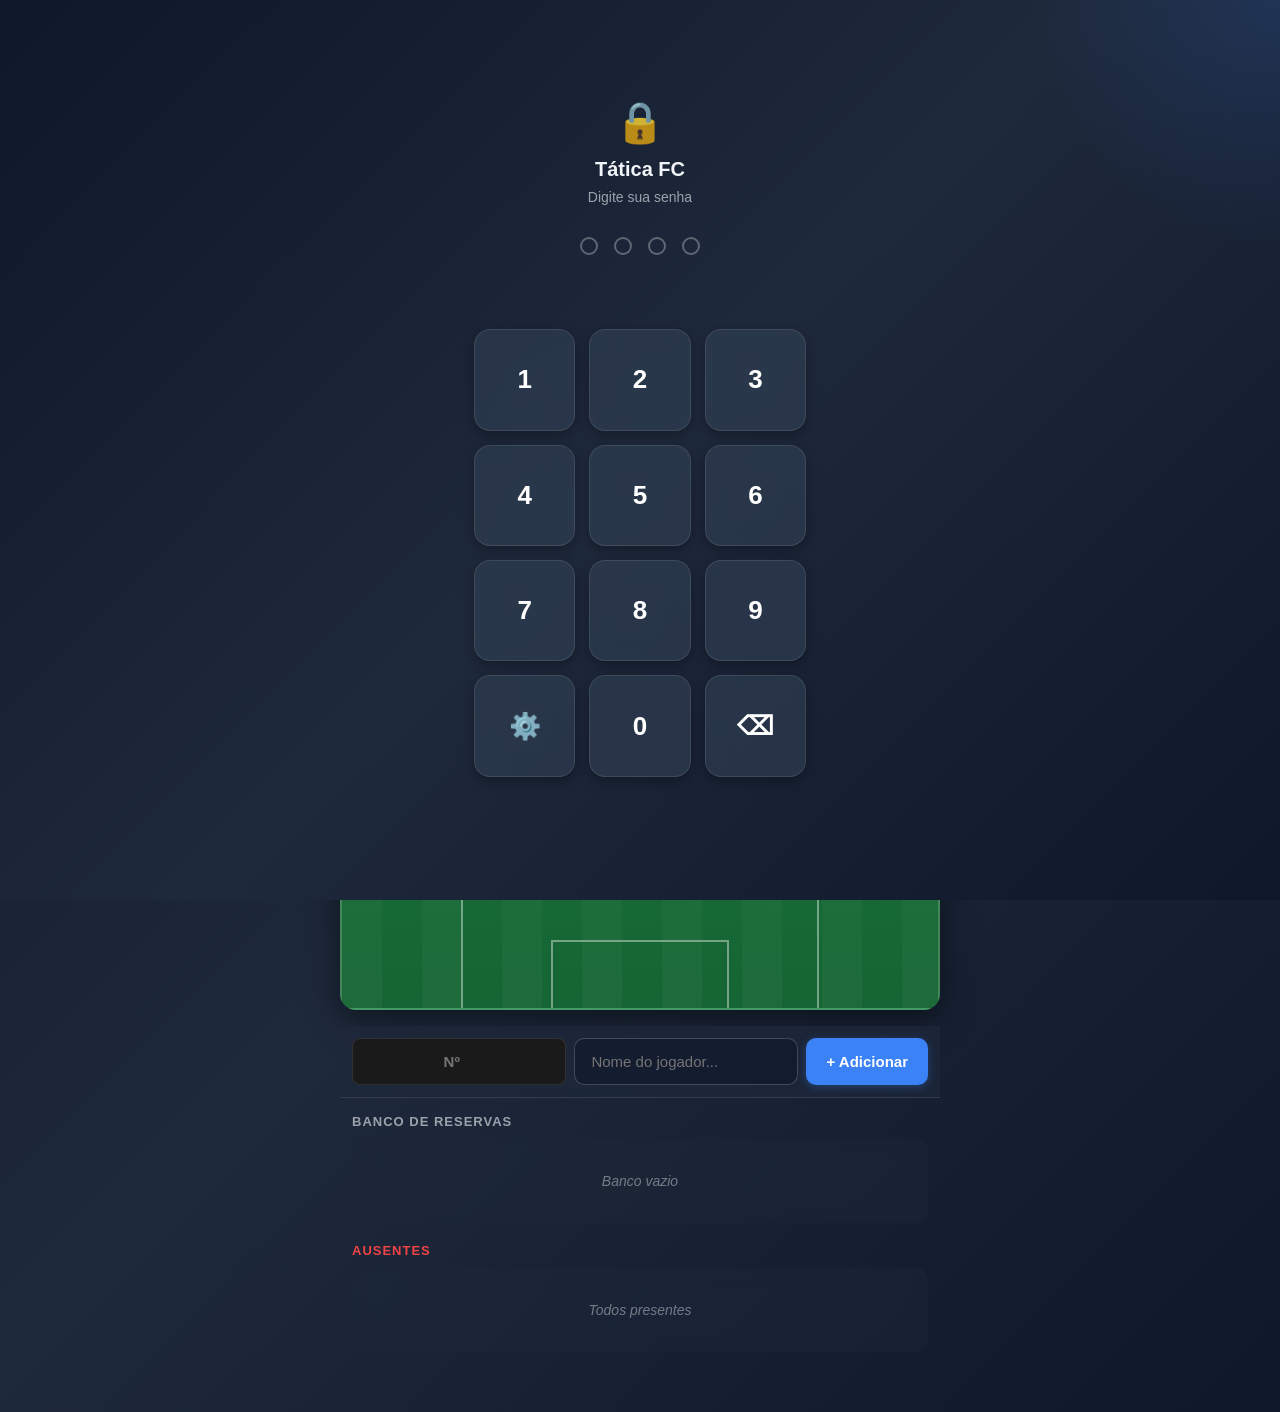
==== commit 13485005: "Update index.html" ====
--- a/index.html
+++ b/index.html
@@ -8,44 +8,31 @@
 </head>
 <body>
   <!-- LOGIN -->
- <!-- LOGIN -->
-<div id="login-screen" class="pin-screen">
-  <div class="pin-container">
-    <div class="pin-brand">
-      <div class="brand-logo">⚽</div>
-      <h1 class="brand-title">Tática FC</h1>
-      <p class="brand-tagline">Gestão de elenco profissional</p>
-    </div>
-    
-    <div class="pin-header">
-      <div class="pin-icon">🔐</div>
-      <h2>Acesso Restrito</h2>
-      <p>Digite sua senha de 4 dígitos</p>
-    </div>
-    
-    <div class="pin-dots" id="login-dots"></div>
-    <div class="pin-msg" id="login-msg"></div>
-    
-    <div class="pin-keypad">
-      <button onclick="loginPress('1')">1</button>
-      <button onclick="loginPress('2')">2</button>
-      <button onclick="loginPress('3')">3</button>
-      <button onclick="loginPress('4')">4</button>
-      <button onclick="loginPress('5')">5</button>
-      <button onclick="loginPress('6')">6</button>
-      <button onclick="loginPress('7')">7</button>
-      <button onclick="loginPress('8')">8</button>
-      <button onclick="loginPress('9')">9</button>
-      <button onclick="openChangePassword()" class="pin-action">⚙️</button>
-      <button onclick="loginPress('0')">0</button>
-      <button onclick="loginDel()" class="pin-action">⌫</button>
-    </div>
-    
-    <div class="pin-footer">
-      <span>🔒 Criptografado localmente</span>
+  <div id="login-screen" class="pin-screen">
+    <div class="pin-container">
+      <div class="pin-header">
+        <div class="pin-icon">🔒</div>
+        <h2>Tática FC</h2>
+        <p>Digite sua senha</p>
+      </div>
+      <div class="pin-dots" id="login-dots"></div>
+      <div class="pin-msg" id="login-msg"></div>
+      <div class="pin-keypad">
+        <button onclick="loginPress('1')">1</button>
+        <button onclick="loginPress('2')">2</button>
+        <button onclick="loginPress('3')">3</button>
+        <button onclick="loginPress('4')">4</button>
+        <button onclick="loginPress('5')">5</button>
+        <button onclick="loginPress('6')">6</button>
+        <button onclick="loginPress('7')">7</button>
+        <button onclick="loginPress('8')">8</button>
+        <button onclick="loginPress('9')">9</button>
+        <button onclick="openChangePassword()">⚙️</button>
+        <button onclick="loginPress('0')">0</button>
+        <button onclick="loginDel()">⌫</button>
+      </div>
     </div>
   </div>
-</div>
 
   <!-- TROCAR SENHA -->
   <div id="change-screen" class="pin-screen hidden">
@@ -147,4 +134,3 @@
   <script src="script.js"></script>
 </body>
 </html>
-
--- a/style.css
+++ b/style.css
@@ -48,10 +48,10 @@
   height: 16px;
   border: 2px solid rgba(255,255,255,.3);
   border-radius: 50%;
-  transition: all.2s;
+  transition: all0.2s;
 }
 .pin-dot.filled { background: #f0c040; border-color: #f0c040; }
-.pin-dot.error { background: #ff5555; border-color: #ff5555; animation: shake.3s; }
+.pin-dot.error { background: #ff5555; border-color: #ff5555; animation: shake0.3s; }
 .pin-dot.success { background: #4caf50; border-color: #4caf50; }
 @keyframes shake {
   0%, 100% { transform: translateX(0); }
@@ -80,7 +80,7 @@
   font-size: 24px;
   font-weight: 600;
   cursor: pointer;
-  transition: all.2s;
+  transition: all0.2s;
 }
 .pin-keypad button:active {
   background: rgba(240,192,64,.3);
@@ -228,11 +228,30 @@
   inset: 0;
 }
 
-/* SLOT FIXO DO CAMPO */
-/* Remove isso tudo do CSS: */
-/*.field-slot,.field-slot.drag-over,.slot-number */
-
-/* Deixa só o jogador livre */
+.field-slot.drag-over {
+  border-color: #f0c040;
+  background: rgba(240,192,64,.1);
+  transform: scale(1.1);
+}
+.slot-number {
+  color: rgba(255,255,255,.3);
+  font-size: 12px;
+  font-weight: 700;
+  pointer-events: none;
+}
+
+.field-player:active {
+  cursor: grabbing;
+}
+.field-player.selected.field-dot {
+  box-shadow: 0 0 0 3px #f0c040;
+}
+.field-player.is-dragging {
+  z-index: 100;
+  opacity:.8;
+}
+
+/* JOGADOR NO CAMPO */
 .field-player {
   position: absolute;
   width: 50px;
@@ -244,13 +263,13 @@
 .field-player:active {
   cursor: grabbing;
 }
-.field-player.selected.field-dot {
+.field-player.selected .field-dot {
   box-shadow: 0 0 0 4px #f0c040;
   transform: scale(1.1);
 }
 .field-player.is-dragging {
   z-index: 100;
-  opacity:.8;
+  opacity: 0.8;
   transform: scale(1.15);
 }
 
@@ -266,10 +285,10 @@
   font-weight: 700;
   font-size: 16px;
   color: #fff;
-  box-shadow: 0 4px 12px rgba(0,0,0,.4);
-  transition: all.2s;
-}
-.field-player.gk.field-dot {
+  box-shadow: 0 4px 12px rgba(0,0,0,0.4);
+  transition: all 0.2s;
+}
+.field-player.gk .field-dot {
   background: linear-gradient(135deg, #ff9800, #f57c00);
 }
 
@@ -279,44 +298,14 @@
   left: 50%;
   transform: translateX(-50%);
   margin-top: 4px;
-  background: rgba(0,0,0,.9);
+  background: rgba(0,0,0,0.9);
   padding: 3px 8px;
   border-radius: 4px;
   font-size: 11px;
   font-weight: 600;
   white-space: nowrap;
   pointer-events: none;
-  border: 1px solid rgba(255,255,255,.2);
-}
-.field-slot.drag-over {
-  border-color: #f0c040;
-  background: rgba(240,192,64,.1);
-  transform: scale(1.1);
-}
-.slot-number {
-  color: rgba(255,255,255,.3);
-  font-size: 12px;
-  font-weight: 700;
-  pointer-events: none;
-}
-
-.field-player {
-  position: absolute;
-  width: 50px;
-  height: 50px;
-  margin: -25px 0 0 -25px;
-  cursor: grab;
-  z-index: 10;
-}
-.field-player:active {
-  cursor: grabbing;
-}
-.field-player.selected.field-dot {
-  box-shadow: 0 0 0 3px #f0c040;
-}
-.field-player.is-dragging {
-  z-index: 100;
-  opacity:.8;
+  border: 1px solid rgba(255,255,255,0.2);
 }
 
 .field-dot {
@@ -332,7 +321,7 @@
   font-size: 16px;
   color: #fff;
   box-shadow: 0 4px 12px rgba(0,0,0,.4);
-  transition: all.2s;
+  transition: all0.2s;
 }
 .field-player.gk.field-dot {
   background: linear-gradient(135deg, #ff9800, #f57c00);
@@ -406,25 +395,14 @@
   border-radius: 12px;
   padding: 8px;
   border: 2px solid transparent;
-  transition: all.2s;
+  transition: all0.2s;
 }
 .player-list.drag-over {
   background: rgba(240,192,64,.08);
   border-color: #f0c040;
 }
 
-.bench-chip {
-  display: flex;
-  align-items: center;
-  gap: 10px;
-  padding: 12px;
-  background: #1a1a1a;
-  border-radius: 8px;
-  margin-bottom: 8px;
-  cursor: grab;
-  touch-action: pan-y;
-  transition: all.2s;
-}
+
 .bench-chip:active {
   cursor: grabbing;
   background: #222;
@@ -440,7 +418,7 @@
   border-radius: 50%;
   cursor: pointer;
   flex-shrink: 0;
-  transition: all.2s;
+  transition: all0.2s;
 }
 .status-btn.veio { background: #4caf50; }
 .status-btn.faltou { background: #ff5555; }
@@ -467,17 +445,6 @@
   font-size: 13px;
 }
 
-#context-menu {
-  position: fixed;
-  background: #1a1a1a;
-  border: 1px solid rgba(255,255,255,.2);
-  border-radius: 8px;
-  box-shadow: 0 8px 24px rgba(0,0,0,.6);
-  z-index: 9999;
-  overflow: hidden;
-  min-width: 180px;
-}
-
 .context-item {
   padding: 10px 16px;
   cursor: pointer;
@@ -490,52 +457,8 @@
   background: rgba(240,192,64,.2);
 }
 
-.context-item {
-  padding: 14px 16px;
-  cursor: pointer;
-  font-size: 14px;
-  font-weight: 500;
-  transition: background.2s;
-  border-bottom: 1px solid rgba(255,255,255,.05);
-}
 .context-item:last-child {
   border-bottom: none;
-}
-.context-item:active {
-  background: rgba(240,192,64,.2);
-}
-
-#context-menu {
-  position: fixed;
-  background: #1a1a1a;
-  border: 1px solid rgba(255,255,255,.2);
-  border-radius: 8px;
-  padding: 4px;
-  z-index: 10000;
-  box-shadow: 0 4px 12px rgba(0,0,0,.5);
-}
-
-.context-item {
-  padding: 10px 16px;
-  cursor: pointer;
-  border-radius: 6px;
-  font-size: 14px;
-  white-space: nowrap;
-  color: #fff;
-}
-
-.context-item:active {
-  background: rgba(240,192,64,.2);
-}
-
-.bench-chip {
-  display: flex;
-  align-items: center;
-  gap: 8px;
-  padding: 10px 12px;
-  background: rgba(255,255,255,.05);
-  border-radius: 8px;
-  margin-bottom: 8px;
 }
 
 .bench-chip.ausente {
@@ -652,10 +575,10 @@
   height: 16px;
   border: 2px solid rgba(255,255,255,.3);
   border-radius: 50%;
-  transition: all.2s;
+  transition: all0.2s;
 }
 .pin-dot.filled { background: #3b82f6; border-color: #3b82f6; }
-.pin-dot.error { background: #ef4444; border-color: #ef4444; animation: shake.3s; }
+.pin-dot.error { background: #ef4444; border-color: #ef4444; animation: shake0.3s; }
 .pin-dot.success { background: #22c55e; border-color: #22c55e; }
 @keyframes shake {
   0%, 100% { transform: translateX(0); }
@@ -684,7 +607,7 @@
   font-size: 24px;
   font-weight: 600;
   cursor: pointer;
-  transition: all.2s;
+  transition: all0.2s;
 }
 .pin-keypad button:active {
   background: rgba(59,130,246,.3);
@@ -715,7 +638,6 @@
   flex: 1;
   font-weight: 700;
   background: linear-gradient(135deg, #3b82f6, #8b5cf6);
-  -webkit-background-clip: text;
   -webkit-text-fill-color: transparent;
 }
 #formation-select {
@@ -747,7 +669,7 @@
   font-size: 15px;
   text-align: center;
   font-weight: 600;
-  transition: all.2s;
+  transition: all0.2s;
 }
 .input-number:focus {
   outline: none;
@@ -762,7 +684,7 @@
   background: rgba(15,23,42,0.6);
   color: #fff;
   font-size: 15px;
-  transition: all.2s;
+  transition: all0.2s;
 }
 .add-player-bar input[type="text"]:focus {
   outline: none;
@@ -777,7 +699,7 @@
   color: #fff;
   font-weight: 600;
   cursor: pointer;
-  transition: all.2s;
+  transition: all0.2s;
   box-shadow: 0 2px 8px rgba(59,130,246,0.3);
 }
 .add-player-bar button:active {
@@ -863,25 +785,18 @@
 }
 
 /* JOGADOR NO CAMPO - MELHORADO */
-.field-player {
-  position: absolute;
-  width: 56px;
-  height: 56px;
-  cursor: grab;
-  z-index: 10;
-  touch-action: none;
-  transition: all.2s;
-}
+/* JOGADOR NO CAMPO */
+
 .field-player:active {
   cursor: grabbing;
 }
 .field-player.selected .field-dot {
-  box-shadow: 0 0 0 4px #3b82f6, 0 8px 20px rgba(59,130,246,0.6);
+  box-shadow: 0 0 0 4px #f0c040;
   transform: scale(1.1);
 }
 .field-player.is-dragging {
   z-index: 100;
-  opacity:.8;
+  opacity: .8;
   transform: scale(1.15);
 }
 
@@ -889,26 +804,19 @@
   width: 100%;
   height: 100%;
   border-radius: 50%;
-  background: linear-gradient(135deg, #3b82f6, #2563eb);
+  background: linear-gradient(135deg, #4caf50, #2e7d32);
   border: 3px solid #fff;
   display: flex;
   align-items: center;
   justify-content: center;
   font-weight: 700;
-  font-size: 18px;
-  color: #fff;
-  box-shadow: 0 4px 16px rgba(59,130,246,.5);
-  transition: all.2s;
-  animation: dropIn 0.3s ease;
-}
-
-@keyframes dropIn {
-  from { transform: scale(0) rotate(180deg); opacity: 0; }
-  to { transform: scale(1) rotate(0deg); opacity: 1; }
-}
-
+  font-size: 16px;
+  color: #fff;
+  box-shadow: 0 4px 12px rgba(0,0,0,.4);
+  transition: all 0.2s;
+}
 .field-player.gk .field-dot {
-  background: linear-gradient(135deg, #f59e0b, #d97706);
+  background: linear-gradient(135deg, #ff9800, #f57c00);
 }
 
 .field-name {
@@ -927,6 +835,61 @@
   border: 1px solid rgba(255,255,255,.2);
 }
 
+.field-player:active {
+  cursor: grabbing;
+}
+.field-player.selected .field-dot {
+  box-shadow: 0 0 0 4px #3b82f6, 0 8px 20px rgba(59,130,246,0.6);
+  transform: scale(1.1);
+}
+.field-player.is-dragging {
+  z-index: 100;
+  opacity:.8;
+  transform: scale(1.15);
+}
+
+.field-dot {
+  width: 100%;
+  height: 100%;
+  border-radius: 50%;
+  background: linear-gradient(135deg, #3b82f6, #2563eb);
+  border: 3px solid #fff;
+  display: flex;
+  align-items: center;
+  justify-content: center;
+  font-weight: 700;
+  font-size: 18px;
+  color: #fff;
+  box-shadow: 0 4px 16px rgba(59,130,246,.5);
+  transition: all0.2s;
+  animation: dropIn 0.3s ease;
+}
+
+@keyframes dropIn {
+  from { transform: scale(0) rotate(180deg); opacity: 0; }
+  to { transform: scale(1) rotate(0deg); opacity: 1; }
+}
+
+.field-player.gk .field-dot {
+  background: linear-gradient(135deg, #f59e0b, #d97706);
+}
+
+.field-name {
+  position: absolute;
+  top: 100%;
+  left: 50%;
+  transform: translateX(-50%);
+  margin-top: 4px;
+  background: rgba(0,0,0,.9);
+  padding: 3px 8px;
+  border-radius: 4px;
+  font-size: 11px;
+  font-weight: 600;
+  white-space: nowrap;
+  pointer-events: none;
+  border: 1px solid rgba(255,255,255,.2);
+}
+
 /* SECTIONS - MELHORADO */
 .section {
   padding: 0 12px;
@@ -951,7 +914,7 @@
   border-radius: 12px;
   padding: 12px;
   border: 2px dashed transparent;
-  transition: all.2s;
+  transition: all0.2s;
 }
 .player-list.drag-over {
   background: rgba(59,130,246,.1);
@@ -959,20 +922,7 @@
 }
 
 /* BENCH CHIP - MELHORADO */
-.bench-chip {
-  display: flex;
-  align-items: center;
-  gap: 10px;
-  padding: 12px 14px;
-  background: rgba(51,65,85,0.8);
-  backdrop-filter: blur(8px);
-  border: 1px solid rgba(255,255,255,.1);
-  border-radius: 12px;
-  margin-bottom: 8px;
-  cursor: grab;
-  touch-action: pan-y;
-  transition: all.2s;
-}
+
 .bench-chip:hover {
   background: rgba(71,85,105,0.9);
   transform: translateY(-2px);
@@ -987,6 +937,73 @@
   background: rgba(239,68,68,.1);
   border: 1px solid rgba(239,68,68,.3);
   opacity:.8;
+}
+
+.bench-chip {
+  display: flex;
+  align-items: center;
+  gap: 10px;
+  padding: 12px;
+  background: #1a1a1a;
+  border-radius: 8px;
+  margin-bottom: 8px;
+  cursor: grab;
+  touch-action: pan-y;
+  transition: all 0.2s;
+}
+.bench-chip:active {
+  cursor: grabbing;
+  background: #222;
+}
+.bench-chip.ausente {
+  background: #2a1515;
+  opacity: .7;
+}
+
+.player-name {
+  flex: 1;
+  font-size: 15px;
+}
+
+.status-btn {
+  width: 14px;
+  height: 14px;
+  border-radius: 50%;
+  cursor: pointer;
+  flex-shrink: 0;
+  transition: all 0.2s;
+}
+.status-btn.veio { background: #4caf50; }
+.status-btn.faltou { background: #ff5555; }
+.status-btn.indefinido { background: rgba(255,255,255,.3); }
+.status-btn:active { transform: scale(1.2); }
+
+.btn-action {
+  padding: 6px 12px;
+  border: none;
+  border-radius: 6px;
+  background: #f0c040;
+  color: #000;
+  font-size: 13px;
+  font-weight: 600;
+  cursor: pointer;
+}
+.btn-action:active {
+  transform: scale(.95);
+  opacity: .8;
+}
+
+.btn-remove {
+  margin-left: auto;
+  background: none;
+  border: none;
+  color: rgba(255,255,255,.3);
+  font-size: 20px;
+  cursor: pointer;
+  padding: 0 4px;
+}
+.btn-remove:active {
+  color: #ff5555;
 }
 
 .player-name {
@@ -1017,7 +1034,7 @@
   font-size: 13px;
   font-weight: 600;
   cursor: pointer;
-  transition: all.2s;
+  transition: all0.2s;
 }
 .btn-action:active {
   transform: scale(.95);
@@ -1034,7 +1051,7 @@
   font-size: 18px;
   cursor: pointer;
   flex-shrink: 0;
-  transition: all.2s;
+  transition: all0.2s;
 }
 .btn-remove:active {
   background: rgba(239,68,68,.2);
@@ -1051,19 +1068,7 @@
 }
 
 /* MENU CONTEXTO - MELHORADO */
-#context-menu {
-  position: fixed;
-  background: rgba(30,41,59,0.95);
-  backdrop-filter: blur(16px);
-  border: 1px solid rgba(255,255,255,.2);
-  border-radius: 12px;
-  padding: 8px;
-  box-shadow: 0 12px 32px rgba(0,0,0,.5);
-  z-index: 9999;
-  overflow: hidden;
-  min-width: 180px;
-  animation: menuIn 0.15s ease;
-}
+
 
 @keyframes menuIn {
   from { transform: scale(0.9); opacity: 0; }
@@ -1091,3 +1096,217 @@
 .context-item.danger:hover {
   background: rgba(239,68,68,.2);
 }
+
+#context-menu {
+  position: fixed;
+  background: #1a1a1a;
+  border: 1px solid rgba(255,255,255,.2);
+  border-radius: 8px;
+  padding: 4px;
+  z-index: 10000;
+  box-shadow: 0 4px 12px rgba(0,0,0,.5);
+  min-width: 180px;
+}
+
+.context-item:active {
+  background: rgba(240,192,64,.2);
+}
+
+/* LOGIN PREMIUM */
+.pin-screen {
+  position: fixed;
+  inset: 0;
+  background: linear-gradient(135deg, #0f172a 0%, #1e293b 50%, #0f172a 100%);
+  display: flex;
+  align-items: center;
+  justify-content: center;
+  z-index: 9999;
+  overflow: hidden;
+}
+
+.pin-screen::before {
+  content: '';
+  position: absolute;
+  width: 500px;
+  height: 500px;
+  background: radial-gradient(circle, rgba(59,130,246,0.15) 0%, transparent 70%);
+  top: -250px;
+  right: -250px;
+  animation: pulse 8s ease-in-out infinite;
+}
+
+@keyframes pulse {
+  0%, 100% { transform: scale(1); opacity: 0.5; }
+  50% { transform: scale(1.2); opacity: 0.8; }
+}
+
+.pin-container {
+  width: 100%;
+  max-width: 380px;
+  padding: 40px 24px;
+  position: relative;
+  z-index: 1;
+}
+
+/* BRAND */
+.pin-brand {
+  text-align: center;
+  margin-bottom: 40px;
+}
+
+.brand-logo {
+  font-size: 64px;
+  margin-bottom: 12px;
+  filter: drop-shadow(0 4px 16px rgba(59,130,246,0.6));
+  animation: float 3s ease-in-out infinite;
+}
+
+@keyframes float {
+  0%, 100% { transform: translateY(0); }
+  50% { transform: translateY(-10px); }
+}
+
+.brand-title {
+  font-size: 32px;
+  font-weight: 700;
+  margin: 0 0 8px;
+  background: linear-gradient(135deg, #3b82f6, #8b5cf6);
+  -webkit-text-fill-color: transparent;
+}
+
+.brand-tagline {
+  font-size: 13px;
+  color: rgba(241,245,249,.5);
+  font-weight: 500;
+  letter-spacing: 0.5px;
+}
+
+/* HEADER */
+.pin-header {
+  text-align: center;
+  margin-bottom: 32px;
+}
+
+.pin-icon { 
+  font-size: 40px; 
+  margin-bottom: 12px;
+  opacity: 0.8;
+}
+
+.pin-header h2 { 
+  font-size: 20px; 
+  margin-bottom: 8px;
+  font-weight: 600;
+}
+
+.pin-header p { 
+  color: rgba(241,245,249,.6); 
+  font-size: 14px;
+}
+
+/* DOTS */
+.pin-dots {
+  display: flex;
+  justify-content: center;
+  gap: 16px;
+  margin-bottom: 24px;
+  min-height: 24px;
+}
+
+.pin-dot {
+  width: 18px;
+  height: 18px;
+  border: 2px solid rgba(255,255,255,.3);
+  border-radius: 50%;
+  transition: all 0.3s cubic-bezier(0.4, 0, 0.2, 1);
+  background: transparent;
+}
+
+.pin-dot.filled { 
+  background: #3b82f6; 
+  border-color: #3b82f6;
+  box-shadow: 0 0 16px rgba(59,130,246,0.6);
+  transform: scale(1.1);
+}
+
+.pin-dot.error { 
+  background: #ef4444; 
+  border-color: #ef4444; 
+  animation: shake 0.3s;
+  box-shadow: 0 0 16px rgba(239,68,68,0.6);
+}
+
+.pin-dot.success { 
+  background: #22c55e; 
+  border-color: #22c55e;
+  box-shadow: 0 0 16px rgba(34,197,94,0.6);
+}
+
+@keyframes shake {
+  0%, 100% { transform: translateX(0); }
+  25% { transform: translateX(-8px); }
+  75% { transform: translateX(8px); }
+}
+
+/* MSG */
+.pin-msg {
+  text-align: center;
+  min-height: 24px;
+  font-size: 13px;
+  margin-bottom: 20px;
+  font-weight: 500;
+}
+
+.pin-msg.error { 
+  color: #f87171;
+}
+
+.pin-msg.success { 
+  color: #4ade80;
+}
+
+/* KEYPAD */
+.pin-keypad {
+  display: grid;
+  grid-template-columns: repeat(3, 1fr);
+  gap: 14px;
+  margin-bottom: 24px;
+}
+
+.pin-keypad button {
+  aspect-ratio: 1;
+  border: none;
+  border-radius: 16px;
+  background: rgba(51,65,85,0.6);
+  backdrop-filter: blur(12px);
+  border: 1px solid rgba(255,255,255,.1);
+  color: #fff;
+  font-size: 26px;
+  font-weight: 600;
+  cursor: pointer;
+  transition: all 0.2s cubic-bezier(0.4, 0, 0.2, 1);
+  box-shadow: 0 4px 12px rgba(0,0,0,0.3);
+}
+
+.pin-keypad button:active {
+  background: rgba(59,130,246,.4);
+  transform: scale(.92);
+  box-shadow: 0 2px 8px rgba(59,130,246,0.5);
+}
+
+.pin-keypad button.pin-action {
+  background: rgba(30,41,59,0.8);
+  font-size: 22px;
+}
+
+.pin-keypad button.pin-action:active {
+  background: rgba(239,68,68,.3);
+}
+
+/* FOOTER */
+.pin-footer {
+  text-align: center;
+  font-size: 11px;
+  color: rgba(241,245,249,.4);
+  font-weight: 500;
+}
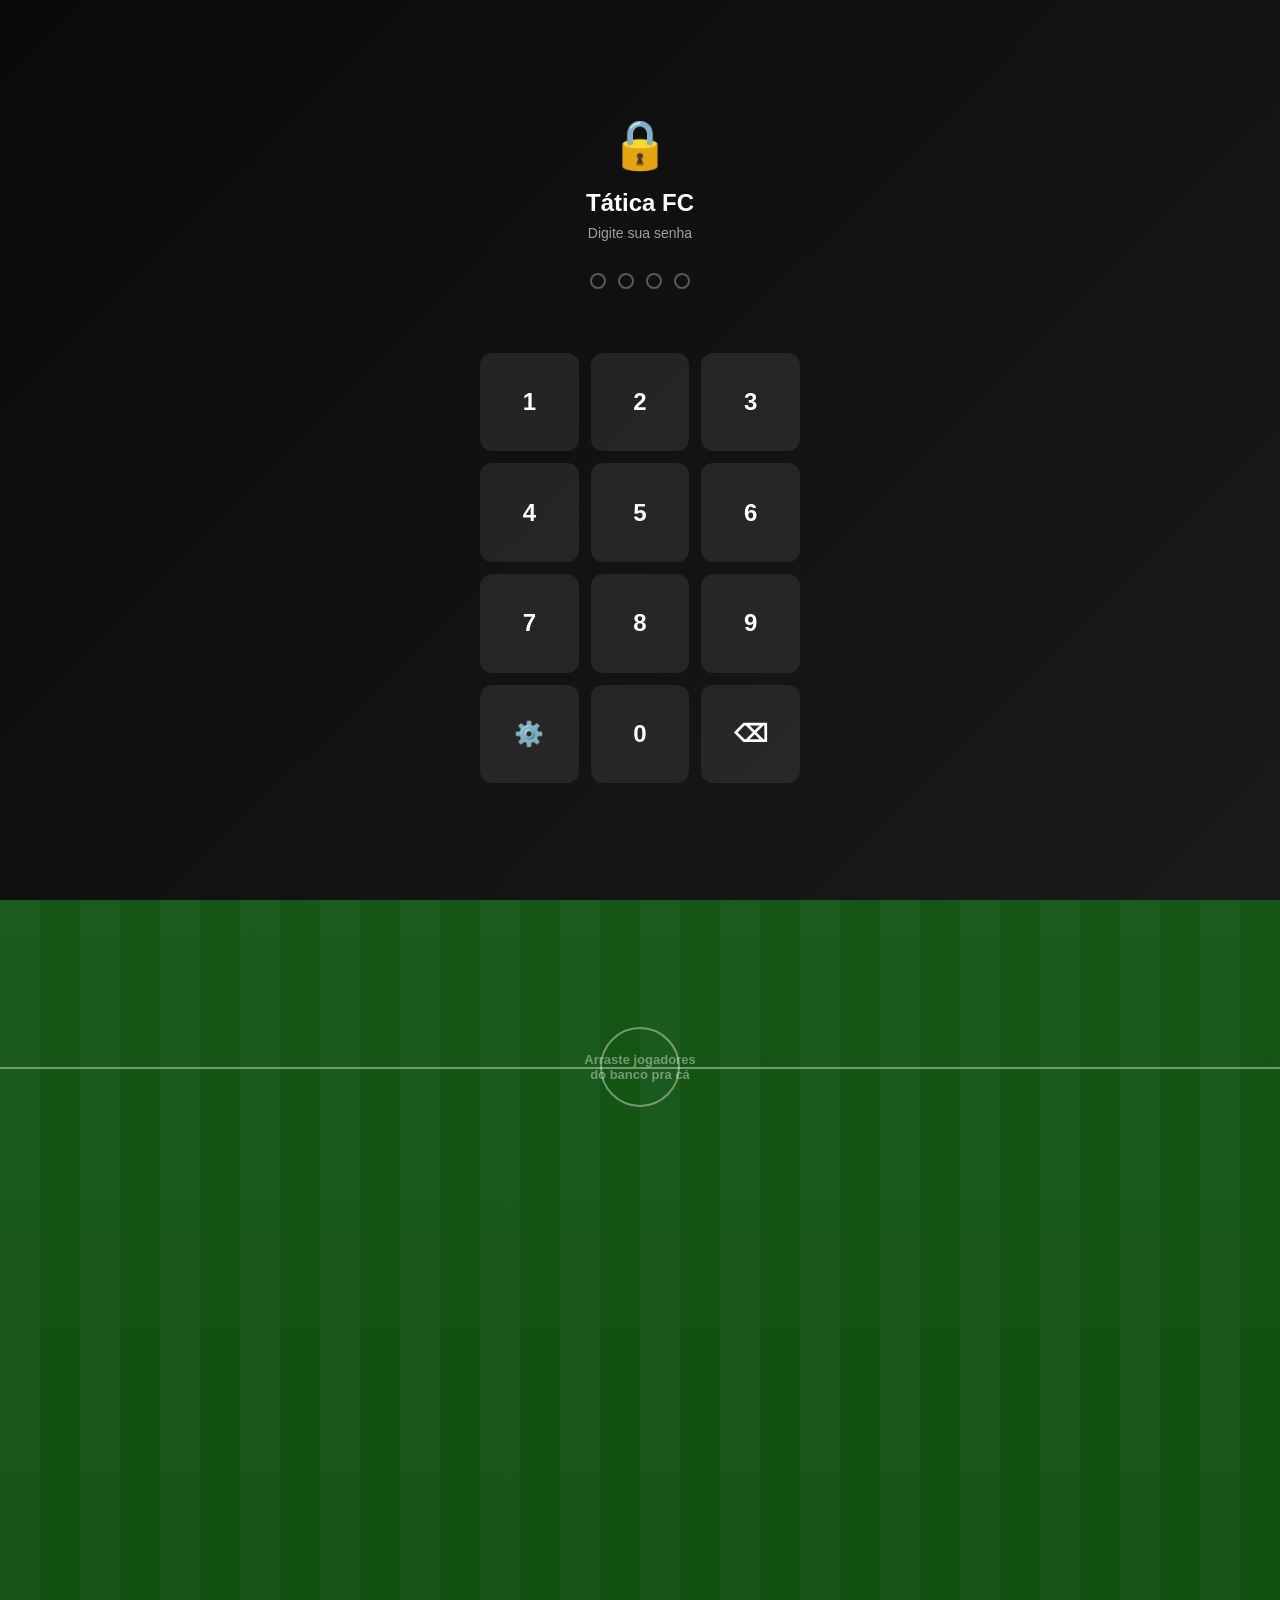
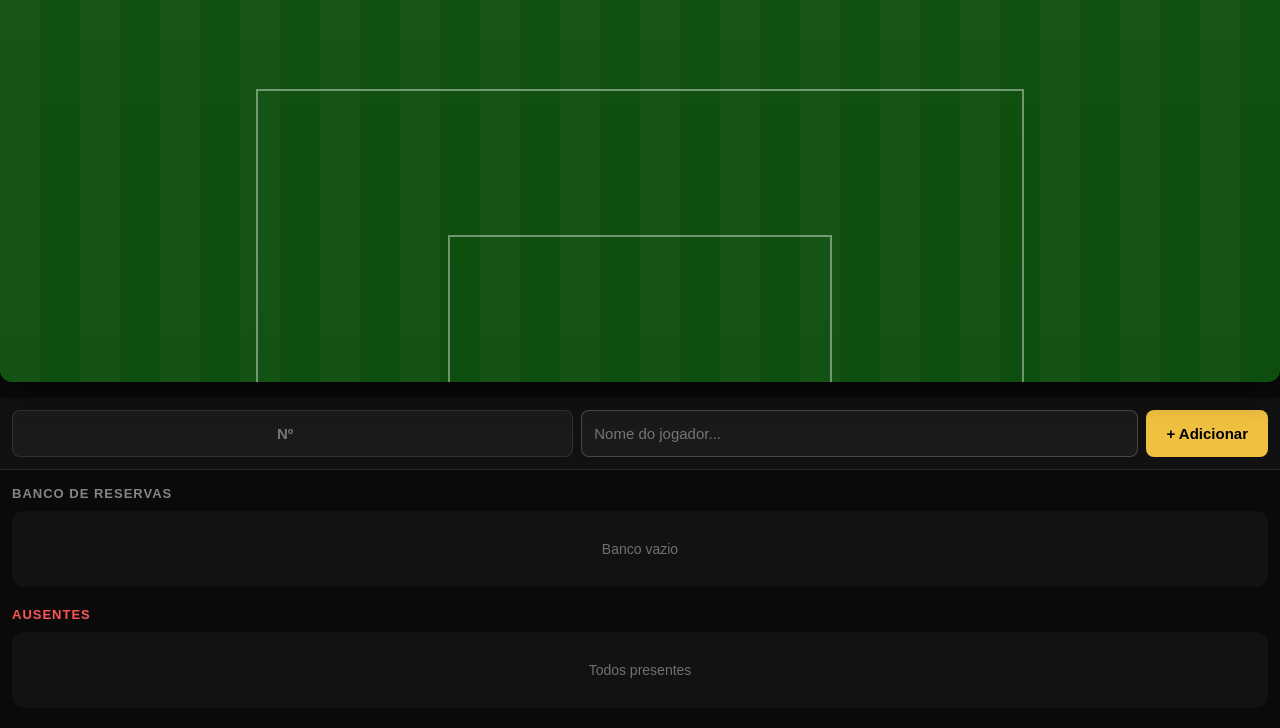
==== commit e0b7d3f2: "Update index.html" ====
--- a/index.html
+++ b/index.html
@@ -62,7 +62,7 @@
   </div>
 
   <!-- APP -->
-  <div class="app">
+  <div class="app hidden"></div>
     <header class="app-header">
       <h1>Tática FC</h1>
       <select id="formation-select" onchange="changeFormation()">
--- a/style.css
+++ b/style.css
@@ -48,10 +48,10 @@
   height: 16px;
   border: 2px solid rgba(255,255,255,.3);
   border-radius: 50%;
-  transition: all0.2s;
+  transition: all.2s;
 }
 .pin-dot.filled { background: #f0c040; border-color: #f0c040; }
-.pin-dot.error { background: #ff5555; border-color: #ff5555; animation: shake0.3s; }
+.pin-dot.error { background: #ff5555; border-color: #ff5555; animation: shake.3s; }
 .pin-dot.success { background: #4caf50; border-color: #4caf50; }
 @keyframes shake {
   0%, 100% { transform: translateX(0); }
@@ -80,7 +80,7 @@
   font-size: 24px;
   font-weight: 600;
   cursor: pointer;
-  transition: all0.2s;
+  transition: all.2s;
 }
 .pin-keypad button:active {
   background: rgba(240,192,64,.3);
@@ -228,30 +228,11 @@
   inset: 0;
 }
 
-.field-slot.drag-over {
-  border-color: #f0c040;
-  background: rgba(240,192,64,.1);
-  transform: scale(1.1);
-}
-.slot-number {
-  color: rgba(255,255,255,.3);
-  font-size: 12px;
-  font-weight: 700;
-  pointer-events: none;
-}
-
-.field-player:active {
-  cursor: grabbing;
-}
-.field-player.selected.field-dot {
-  box-shadow: 0 0 0 3px #f0c040;
-}
-.field-player.is-dragging {
-  z-index: 100;
-  opacity:.8;
-}
-
-/* JOGADOR NO CAMPO */
+/* SLOT FIXO DO CAMPO */
+/* Remove isso tudo do CSS: */
+/*.field-slot,.field-slot.drag-over,.slot-number */
+
+/* Deixa só o jogador livre */
 .field-player {
   position: absolute;
   width: 50px;
@@ -263,13 +244,13 @@
 .field-player:active {
   cursor: grabbing;
 }
-.field-player.selected .field-dot {
+.field-player.selected.field-dot {
   box-shadow: 0 0 0 4px #f0c040;
   transform: scale(1.1);
 }
 .field-player.is-dragging {
   z-index: 100;
-  opacity: 0.8;
+  opacity:.8;
   transform: scale(1.15);
 }
 
@@ -285,10 +266,10 @@
   font-weight: 700;
   font-size: 16px;
   color: #fff;
-  box-shadow: 0 4px 12px rgba(0,0,0,0.4);
-  transition: all 0.2s;
-}
-.field-player.gk .field-dot {
+  box-shadow: 0 4px 12px rgba(0,0,0,.4);
+  transition: all.2s;
+}
+.field-player.gk.field-dot {
   background: linear-gradient(135deg, #ff9800, #f57c00);
 }
 
@@ -298,14 +279,44 @@
   left: 50%;
   transform: translateX(-50%);
   margin-top: 4px;
-  background: rgba(0,0,0,0.9);
+  background: rgba(0,0,0,.9);
   padding: 3px 8px;
   border-radius: 4px;
   font-size: 11px;
   font-weight: 600;
   white-space: nowrap;
   pointer-events: none;
-  border: 1px solid rgba(255,255,255,0.2);
+  border: 1px solid rgba(255,255,255,.2);
+}
+.field-slot.drag-over {
+  border-color: #f0c040;
+  background: rgba(240,192,64,.1);
+  transform: scale(1.1);
+}
+.slot-number {
+  color: rgba(255,255,255,.3);
+  font-size: 12px;
+  font-weight: 700;
+  pointer-events: none;
+}
+
+.field-player {
+  position: absolute;
+  width: 50px;
+  height: 50px;
+  margin: -25px 0 0 -25px;
+  cursor: grab;
+  z-index: 10;
+}
+.field-player:active {
+  cursor: grabbing;
+}
+.field-player.selected.field-dot {
+  box-shadow: 0 0 0 3px #f0c040;
+}
+.field-player.is-dragging {
+  z-index: 100;
+  opacity:.8;
 }
 
 .field-dot {
@@ -321,7 +332,7 @@
   font-size: 16px;
   color: #fff;
   box-shadow: 0 4px 12px rgba(0,0,0,.4);
-  transition: all0.2s;
+  transition: all.2s;
 }
 .field-player.gk.field-dot {
   background: linear-gradient(135deg, #ff9800, #f57c00);
@@ -395,14 +406,25 @@
   border-radius: 12px;
   padding: 8px;
   border: 2px solid transparent;
-  transition: all0.2s;
+  transition: all.2s;
 }
 .player-list.drag-over {
   background: rgba(240,192,64,.08);
   border-color: #f0c040;
 }
 
-
+.bench-chip {
+  display: flex;
+  align-items: center;
+  gap: 10px;
+  padding: 12px;
+  background: #1a1a1a;
+  border-radius: 8px;
+  margin-bottom: 8px;
+  cursor: grab;
+  touch-action: pan-y;
+  transition: all.2s;
+}
 .bench-chip:active {
   cursor: grabbing;
   background: #222;
@@ -418,7 +440,7 @@
   border-radius: 50%;
   cursor: pointer;
   flex-shrink: 0;
-  transition: all0.2s;
+  transition: all.2s;
 }
 .status-btn.veio { background: #4caf50; }
 .status-btn.faltou { background: #ff5555; }
@@ -445,6 +467,17 @@
   font-size: 13px;
 }
 
+#context-menu {
+  position: fixed;
+  background: #1a1a1a;
+  border: 1px solid rgba(255,255,255,.2);
+  border-radius: 8px;
+  box-shadow: 0 8px 24px rgba(0,0,0,.6);
+  z-index: 9999;
+  overflow: hidden;
+  min-width: 180px;
+}
+
 .context-item {
   padding: 10px 16px;
   cursor: pointer;
@@ -457,8 +490,52 @@
   background: rgba(240,192,64,.2);
 }
 
+.context-item {
+  padding: 14px 16px;
+  cursor: pointer;
+  font-size: 14px;
+  font-weight: 500;
+  transition: background.2s;
+  border-bottom: 1px solid rgba(255,255,255,.05);
+}
 .context-item:last-child {
   border-bottom: none;
+}
+.context-item:active {
+  background: rgba(240,192,64,.2);
+}
+
+#context-menu {
+  position: fixed;
+  background: #1a1a1a;
+  border: 1px solid rgba(255,255,255,.2);
+  border-radius: 8px;
+  padding: 4px;
+  z-index: 10000;
+  box-shadow: 0 4px 12px rgba(0,0,0,.5);
+}
+
+.context-item {
+  padding: 10px 16px;
+  cursor: pointer;
+  border-radius: 6px;
+  font-size: 14px;
+  white-space: nowrap;
+  color: #fff;
+}
+
+.context-item:active {
+  background: rgba(240,192,64,.2);
+}
+
+.bench-chip {
+  display: flex;
+  align-items: center;
+  gap: 8px;
+  padding: 10px 12px;
+  background: rgba(255,255,255,.05);
+  border-radius: 8px;
+  margin-bottom: 8px;
 }
 
 .bench-chip.ausente {
@@ -522,791 +599,56 @@
   font-size: 14px;
 }
 
-@import url('https://fonts.googleapis.com/css2?family=Inter:wght@400;600;700&display=swap');
-
-* {
-  margin: 0;
-  padding: 0;
-  box-sizing: border-box;
-  -webkit-tap-highlight-color: transparent;
-}
-
-body {
-  font-family: 'Inter', -apple-system, BlinkMacSystemFont, 'Segoe UI', Roboto, sans-serif;
-  background: linear-gradient(135deg, #0f172a 0%, #1e293b 50%, #0f172a 100%);
-  color: #f1f5f9;
-  overflow-x: hidden;
-  min-height: 100vh;
-}
-
-.hidden { display: none!important; }
-
-/* LOGIN - MANTIDO */
-.pin-screen {
-  position: fixed;
-  inset: 0;
-  background: linear-gradient(135deg, #0a0a0a, #1a1a1a);
-  display: flex;
-  align-items: center;
-  justify-content: center;
-  z-index: 9999;
-}
-.pin-container {
-  width: 100%;
-  max-width: 360px;
-  padding: 20px;
-}
-.pin-header {
-  text-align: center;
-  margin-bottom: 32px;
-}
-.pin-icon { font-size: 48px; margin-bottom: 16px; }
-.pin-header h2 { font-size: 24px; margin-bottom: 8px; }
-.pin-header p { color: rgba(255,255,255,.6); font-size: 14px; }
-.pin-dots {
-  display: flex;
-  justify-content: center;
-  gap: 12px;
-  margin-bottom: 24px;
-  min-height: 20px;
-}
-.pin-dot {
-  width: 16px;
-  height: 16px;
-  border: 2px solid rgba(255,255,255,.3);
-  border-radius: 50%;
-  transition: all0.2s;
-}
-.pin-dot.filled { background: #3b82f6; border-color: #3b82f6; }
-.pin-dot.error { background: #ef4444; border-color: #ef4444; animation: shake0.3s; }
-.pin-dot.success { background: #22c55e; border-color: #22c55e; }
-@keyframes shake {
-  0%, 100% { transform: translateX(0); }
-  25% { transform: translateX(-5px); }
-  75% { transform: translateX(5px); }
-}
-.pin-msg {
-  text-align: center;
-  min-height: 20px;
-  font-size: 13px;
-  margin-bottom: 16px;
-}
-.pin-msg.error { color: #ef4444; }
-.pin-msg.success { color: #22c55e; }
-.pin-keypad {
-  display: grid;
-  grid-template-columns: repeat(3, 1fr);
-  gap: 12px;
-}
-.pin-keypad button {
-  aspect-ratio: 1;
-  border: none;
-  border-radius: 12px;
-  background: rgba(255,255,255,.08);
-  color: #fff;
-  font-size: 24px;
-  font-weight: 600;
-  cursor: pointer;
-  transition: all0.2s;
-}
-.pin-keypad button:active {
-  background: rgba(59,130,246,.3);
-  transform: scale(.95);
-}
-
-/* APP */
-.app {
-  max-width: 600px;
-  margin: 0 auto;
-  padding-bottom: 40px;
-}
-
-.app-header {
-  display: flex;
-  align-items: center;
-  gap: 12px;
-  padding: 16px 12px;
-  background: rgba(30,41,59,0.7);
-  backdrop-filter: blur(12px);
-  border-bottom: 1px solid rgba(255,255,255,.1);
-  position: sticky;
-  top: 0;
-  z-index: 100;
-}
-.app-header h1 {
-  font-size: 20px;
-  flex: 1;
-  font-weight: 700;
-  background: linear-gradient(135deg, #3b82f6, #8b5cf6);
-  -webkit-text-fill-color: transparent;
-}
-#formation-select {
-  padding: 8px 12px;
-  border-radius: 8px;
-  border: 1px solid rgba(255,255,255,.2);
-  background: rgba(15,23,42,0.6);
-  color: #fff;
-  font-size: 14px;
-  font-weight: 600;
-}
-
-/* ADD PLAYER BAR */
 .add-player-bar {
   display: flex;
   gap: 8px;
   padding: 12px;
-  background: rgba(30,41,59,0.7);
-  backdrop-filter: blur(12px);
+  background: #111;
   border-bottom: 1px solid rgba(255,255,255,.1);
 }
+
 .input-number {
   width: 70px;
   padding: 12px;
-  border-radius: 10px;
+  border-radius: 8px;
   border: 1px solid rgba(255,255,255,.2);
-  background: rgba(15,23,42,0.6);
+  background: #1a1a1a;
   color: #fff;
   font-size: 15px;
   text-align: center;
   font-weight: 600;
-  transition: all0.2s;
-}
-.input-number:focus {
-  outline: none;
-  border-color: #3b82f6;
-  box-shadow: 0 0 0 3px rgba(59,130,246,0.2);
-}
+}
+
 .add-player-bar input[type="text"] {
   flex: 1;
-  padding: 12px 16px;
-  border-radius: 10px;
+  padding: 12px;
+  border-radius: 8px;
   border: 1px solid rgba(255,255,255,.2);
-  background: rgba(15,23,42,0.6);
+  background: #1a1a1a;
   color: #fff;
   font-size: 15px;
-  transition: all0.2s;
-}
-.add-player-bar input[type="text"]:focus {
-  outline: none;
-  border-color: #3b82f6;
-  box-shadow: 0 0 0 3px rgba(59,130,246,0.2);
-}
+}
+
 .add-player-bar button {
   padding: 12px 20px;
-  border-radius: 10px;
+  border-radius: 8px;
   border: none;
-  background: #3b82f6;
-  color: #fff;
-  font-weight: 600;
-  cursor: pointer;
-  transition: all0.2s;
-  box-shadow: 0 2px 8px rgba(59,130,246,0.3);
-}
-.add-player-bar button:active {
-  transform: scale(.95);
-  background: #2563eb;
-}
-
-/* CAMPO - MANTIDO COM MELHORIAS */
-#pitch-container {
-  width: 100%;
-  aspect-ratio: 7/10;
-  position: relative;
-  margin: 16px 0;
-  border-radius: 16px;
-  overflow: hidden;
-  box-shadow: 0 8px 32px rgba(0,0,0,.5);
-}
-
-.pitch-lines {
-  position: absolute;
-  inset: 0;
-  background: 
-    radial-gradient(circle at 50% 50%, rgba(255,255,255,0.08) 0%, transparent 25%),
-    linear-gradient(180deg, #15803d 0%, #166534 100%);
-  border: 2px solid rgba(255,255,255,0.2);
-}
-
-.grass-pattern {
-  position: absolute;
-  inset: 0;
-  background: repeating-linear-gradient(
-    90deg,
-    rgba(255,255,255,.03) 0px,
-    rgba(255,255,255,.03) 40px,
-    transparent 40px,
-    transparent 80px
-  );
-}
-
-.halfway-line {
-  position: absolute;
-  top: 50%;
-  left: 0;
-  right: 0;
-  height: 0;
-  border-top: 2px solid rgba(255,255,255,.4);
-}
-
-.center-circle {
-  position: absolute;
-  top: 50%;
-  left: 50%;
-  width: 80px;
-  height: 80px;
-  margin: -40px 0 0 -40px;
-  border: 2px solid rgba(255,255,255,.4);
+  background: #f0c040;
+  color: #000;
+  font-weight: 600;
+  cursor: pointer;
+}
+
+.field-dot {
+  width: 32px;
+  height: 32px;
+  background: #f0c040;
+  color: #000;
   border-radius: 50%;
-}
-
-.penalty-area {
-  position: absolute;
-  width: 60%;
-  height: 16%;
-  left: 20%;
-  border: 2px solid rgba(255,255,255,.4);
-}
-.penalty-area.top { top: 0; border-top: none; }
-.penalty-area.bottom { bottom: 0; border-bottom: none; }
-
-.goal-area {
-  position: absolute;
-  width: 30%;
-  height: 8%;
-  left: 35%;
-  border: 2px solid rgba(255,255,255,.4);
-}
-.goal-area.top { top: 0; border-top: none; }
-.goal-area.bottom { bottom: 0; border-bottom: none; }
-
-#field-slots {
-  position: absolute;
-  inset: 0;
-}
-
-/* JOGADOR NO CAMPO - MELHORADO */
-/* JOGADOR NO CAMPO */
-
-.field-player:active {
-  cursor: grabbing;
-}
-.field-player.selected .field-dot {
-  box-shadow: 0 0 0 4px #f0c040;
-  transform: scale(1.1);
-}
-.field-player.is-dragging {
-  z-index: 100;
-  opacity: .8;
-  transform: scale(1.15);
-}
-
-.field-dot {
-  width: 100%;
-  height: 100%;
-  border-radius: 50%;
-  background: linear-gradient(135deg, #4caf50, #2e7d32);
-  border: 3px solid #fff;
   display: flex;
   align-items: center;
   justify-content: center;
   font-weight: 700;
-  font-size: 16px;
-  color: #fff;
-  box-shadow: 0 4px 12px rgba(0,0,0,.4);
-  transition: all 0.2s;
-}
-.field-player.gk .field-dot {
-  background: linear-gradient(135deg, #ff9800, #f57c00);
-}
-
-.field-name {
-  position: absolute;
-  top: 100%;
-  left: 50%;
-  transform: translateX(-50%);
-  margin-top: 4px;
-  background: rgba(0,0,0,.9);
-  padding: 3px 8px;
-  border-radius: 4px;
-  font-size: 11px;
-  font-weight: 600;
-  white-space: nowrap;
-  pointer-events: none;
-  border: 1px solid rgba(255,255,255,.2);
-}
-
-.field-player:active {
-  cursor: grabbing;
-}
-.field-player.selected .field-dot {
-  box-shadow: 0 0 0 4px #3b82f6, 0 8px 20px rgba(59,130,246,0.6);
-  transform: scale(1.1);
-}
-.field-player.is-dragging {
-  z-index: 100;
-  opacity:.8;
-  transform: scale(1.15);
-}
-
-.field-dot {
-  width: 100%;
-  height: 100%;
-  border-radius: 50%;
-  background: linear-gradient(135deg, #3b82f6, #2563eb);
-  border: 3px solid #fff;
-  display: flex;
-  align-items: center;
-  justify-content: center;
-  font-weight: 700;
-  font-size: 18px;
-  color: #fff;
-  box-shadow: 0 4px 16px rgba(59,130,246,.5);
-  transition: all0.2s;
-  animation: dropIn 0.3s ease;
-}
-
-@keyframes dropIn {
-  from { transform: scale(0) rotate(180deg); opacity: 0; }
-  to { transform: scale(1) rotate(0deg); opacity: 1; }
-}
-
-.field-player.gk .field-dot {
-  background: linear-gradient(135deg, #f59e0b, #d97706);
-}
-
-.field-name {
-  position: absolute;
-  top: 100%;
-  left: 50%;
-  transform: translateX(-50%);
-  margin-top: 4px;
-  background: rgba(0,0,0,.9);
-  padding: 3px 8px;
-  border-radius: 4px;
-  font-size: 11px;
-  font-weight: 600;
-  white-space: nowrap;
-  pointer-events: none;
-  border: 1px solid rgba(255,255,255,.2);
-}
-
-/* SECTIONS - MELHORADO */
-.section {
-  padding: 0 12px;
-  margin-bottom: 20px;
-}
-.section h3 {
-  font-size: 13px;
-  font-weight: 700;
-  color: rgba(241,245,249,.6);
-  margin-bottom: 10px;
-  text-transform: uppercase;
-  letter-spacing: 1px;
-}
-.section.ausentes h3 {
-  color: #ef4444;
-}
-
-.player-list {
-  min-height: 70px;
-  background: rgba(30,41,59,0.4);
-  backdrop-filter: blur(8px);
-  border-radius: 12px;
-  padding: 12px;
-  border: 2px dashed transparent;
-  transition: all0.2s;
-}
-.player-list.drag-over {
-  background: rgba(59,130,246,.1);
-  border-color: #3b82f6;
-}
-
-/* BENCH CHIP - MELHORADO */
-
-.bench-chip:hover {
-  background: rgba(71,85,105,0.9);
-  transform: translateY(-2px);
-  box-shadow: 0 4px 12px rgba(0,0,0,0.3);
-}
-.bench-chip:active {
-  cursor: grabbing;
-  background: rgba(71,85,105,0.9);
-  transform: scale(0.98);
-}
-.bench-chip.ausente {
-  background: rgba(239,68,68,.1);
-  border: 1px solid rgba(239,68,68,.3);
-  opacity:.8;
-}
-
-.bench-chip {
-  display: flex;
-  align-items: center;
-  gap: 10px;
-  padding: 12px;
-  background: #1a1a1a;
-  border-radius: 8px;
-  margin-bottom: 8px;
-  cursor: grab;
-  touch-action: pan-y;
-  transition: all 0.2s;
-}
-.bench-chip:active {
-  cursor: grabbing;
-  background: #222;
-}
-.bench-chip.ausente {
-  background: #2a1515;
-  opacity: .7;
-}
-
-.player-name {
-  flex: 1;
-  font-size: 15px;
-}
-
-.status-btn {
-  width: 14px;
-  height: 14px;
-  border-radius: 50%;
-  cursor: pointer;
-  flex-shrink: 0;
-  transition: all 0.2s;
-}
-.status-btn.veio { background: #4caf50; }
-.status-btn.faltou { background: #ff5555; }
-.status-btn.indefinido { background: rgba(255,255,255,.3); }
-.status-btn:active { transform: scale(1.2); }
-
-.btn-action {
-  padding: 6px 12px;
-  border: none;
-  border-radius: 6px;
-  background: #f0c040;
-  color: #000;
-  font-size: 13px;
-  font-weight: 600;
-  cursor: pointer;
-}
-.btn-action:active {
-  transform: scale(.95);
-  opacity: .8;
-}
-
-.btn-remove {
-  margin-left: auto;
-  background: none;
-  border: none;
-  color: rgba(255,255,255,.3);
-  font-size: 20px;
-  cursor: pointer;
-  padding: 0 4px;
-}
-.btn-remove:active {
-  color: #ff5555;
-}
-
-.player-name {
-  flex: 1;
-  font-size: 15px;
-  font-weight: 600;
-}
-
-.status-btn {
-  width: 8px;
-  height: 8px;
-  border-radius: 50%;
-  flex-shrink: 0;
-}
-.status-btn.faltou {
-  background: #ef4444;
-}
-.status-btn.indefinido {
-  background: rgba(255,255,255,.3);
-}
-
-.btn-action {
-  padding: 6px 12px;
-  border: none;
-  border-radius: 8px;
-  background: #3b82f6;
-  color: #fff;
-  font-size: 13px;
-  font-weight: 600;
-  cursor: pointer;
-  transition: all0.2s;
-}
-.btn-action:active {
-  transform: scale(.95);
-  background: #2563eb;
-}
-
-.btn-remove {
-  width: 28px;
-  height: 28px;
-  border: none;
-  border-radius: 8px;
-  background: transparent;
-  color: rgba(255,255,255,.4);
-  font-size: 18px;
-  cursor: pointer;
-  flex-shrink: 0;
-  transition: all0.2s;
-}
-.btn-remove:active {
-  background: rgba(239,68,68,.2);
-  color: #ef4444;
-}
-
-.bench-empty {
-  display: block;
-  text-align: center;
-  padding: 20px;
-  color: rgba(255,255,255,.4);
   font-size: 14px;
-  font-style: italic;
-}
-
-/* MENU CONTEXTO - MELHORADO */
-
-
-@keyframes menuIn {
-  from { transform: scale(0.9); opacity: 0; }
-  to { transform: scale(1); opacity: 1; }
-}
-
-.context-item {
-  padding: 10px 16px;
-  cursor: pointer;
-  border-radius: 8px;
-  font-size: 14px;
-  font-weight: 500;
-  white-space: nowrap;
-  transition: all.15s;
-}
-
-.context-item:hover {
-  background: rgba(59,130,246,.2);
-}
-
-.context-item.danger {
-  color: #f87171;
-}
-
-.context-item.danger:hover {
-  background: rgba(239,68,68,.2);
-}
-
-#context-menu {
-  position: fixed;
-  background: #1a1a1a;
-  border: 1px solid rgba(255,255,255,.2);
-  border-radius: 8px;
-  padding: 4px;
-  z-index: 10000;
-  box-shadow: 0 4px 12px rgba(0,0,0,.5);
-  min-width: 180px;
-}
-
-.context-item:active {
-  background: rgba(240,192,64,.2);
-}
-
-/* LOGIN PREMIUM */
-.pin-screen {
-  position: fixed;
-  inset: 0;
-  background: linear-gradient(135deg, #0f172a 0%, #1e293b 50%, #0f172a 100%);
-  display: flex;
-  align-items: center;
-  justify-content: center;
-  z-index: 9999;
-  overflow: hidden;
-}
-
-.pin-screen::before {
-  content: '';
-  position: absolute;
-  width: 500px;
-  height: 500px;
-  background: radial-gradient(circle, rgba(59,130,246,0.15) 0%, transparent 70%);
-  top: -250px;
-  right: -250px;
-  animation: pulse 8s ease-in-out infinite;
-}
-
-@keyframes pulse {
-  0%, 100% { transform: scale(1); opacity: 0.5; }
-  50% { transform: scale(1.2); opacity: 0.8; }
-}
-
-.pin-container {
-  width: 100%;
-  max-width: 380px;
-  padding: 40px 24px;
-  position: relative;
-  z-index: 1;
-}
-
-/* BRAND */
-.pin-brand {
-  text-align: center;
-  margin-bottom: 40px;
-}
-
-.brand-logo {
-  font-size: 64px;
-  margin-bottom: 12px;
-  filter: drop-shadow(0 4px 16px rgba(59,130,246,0.6));
-  animation: float 3s ease-in-out infinite;
-}
-
-@keyframes float {
-  0%, 100% { transform: translateY(0); }
-  50% { transform: translateY(-10px); }
-}
-
-.brand-title {
-  font-size: 32px;
-  font-weight: 700;
-  margin: 0 0 8px;
-  background: linear-gradient(135deg, #3b82f6, #8b5cf6);
-  -webkit-text-fill-color: transparent;
-}
-
-.brand-tagline {
-  font-size: 13px;
-  color: rgba(241,245,249,.5);
-  font-weight: 500;
-  letter-spacing: 0.5px;
-}
-
-/* HEADER */
-.pin-header {
-  text-align: center;
-  margin-bottom: 32px;
-}
-
-.pin-icon { 
-  font-size: 40px; 
-  margin-bottom: 12px;
-  opacity: 0.8;
-}
-
-.pin-header h2 { 
-  font-size: 20px; 
-  margin-bottom: 8px;
-  font-weight: 600;
-}
-
-.pin-header p { 
-  color: rgba(241,245,249,.6); 
-  font-size: 14px;
-}
-
-/* DOTS */
-.pin-dots {
-  display: flex;
-  justify-content: center;
-  gap: 16px;
-  margin-bottom: 24px;
-  min-height: 24px;
-}
-
-.pin-dot {
-  width: 18px;
-  height: 18px;
-  border: 2px solid rgba(255,255,255,.3);
-  border-radius: 50%;
-  transition: all 0.3s cubic-bezier(0.4, 0, 0.2, 1);
-  background: transparent;
-}
-
-.pin-dot.filled { 
-  background: #3b82f6; 
-  border-color: #3b82f6;
-  box-shadow: 0 0 16px rgba(59,130,246,0.6);
-  transform: scale(1.1);
-}
-
-.pin-dot.error { 
-  background: #ef4444; 
-  border-color: #ef4444; 
-  animation: shake 0.3s;
-  box-shadow: 0 0 16px rgba(239,68,68,0.6);
-}
-
-.pin-dot.success { 
-  background: #22c55e; 
-  border-color: #22c55e;
-  box-shadow: 0 0 16px rgba(34,197,94,0.6);
-}
-
-@keyframes shake {
-  0%, 100% { transform: translateX(0); }
-  25% { transform: translateX(-8px); }
-  75% { transform: translateX(8px); }
-}
-
-/* MSG */
-.pin-msg {
-  text-align: center;
-  min-height: 24px;
-  font-size: 13px;
-  margin-bottom: 20px;
-  font-weight: 500;
-}
-
-.pin-msg.error { 
-  color: #f87171;
-}
-
-.pin-msg.success { 
-  color: #4ade80;
-}
-
-/* KEYPAD */
-.pin-keypad {
-  display: grid;
-  grid-template-columns: repeat(3, 1fr);
-  gap: 14px;
-  margin-bottom: 24px;
-}
-
-.pin-keypad button {
-  aspect-ratio: 1;
-  border: none;
-  border-radius: 16px;
-  background: rgba(51,65,85,0.6);
-  backdrop-filter: blur(12px);
-  border: 1px solid rgba(255,255,255,.1);
-  color: #fff;
-  font-size: 26px;
-  font-weight: 600;
-  cursor: pointer;
-  transition: all 0.2s cubic-bezier(0.4, 0, 0.2, 1);
-  box-shadow: 0 4px 12px rgba(0,0,0,0.3);
-}
-
-.pin-keypad button:active {
-  background: rgba(59,130,246,.4);
-  transform: scale(.92);
-  box-shadow: 0 2px 8px rgba(59,130,246,0.5);
-}
-
-.pin-keypad button.pin-action {
-  background: rgba(30,41,59,0.8);
-  font-size: 22px;
-}
-
-.pin-keypad button.pin-action:active {
-  background: rgba(239,68,68,.3);
-}
-
-/* FOOTER */
-.pin-footer {
-  text-align: center;
-  font-size: 11px;
-  color: rgba(241,245,249,.4);
-  font-weight: 500;
-}
+  margin: 0 auto 4px;
+}
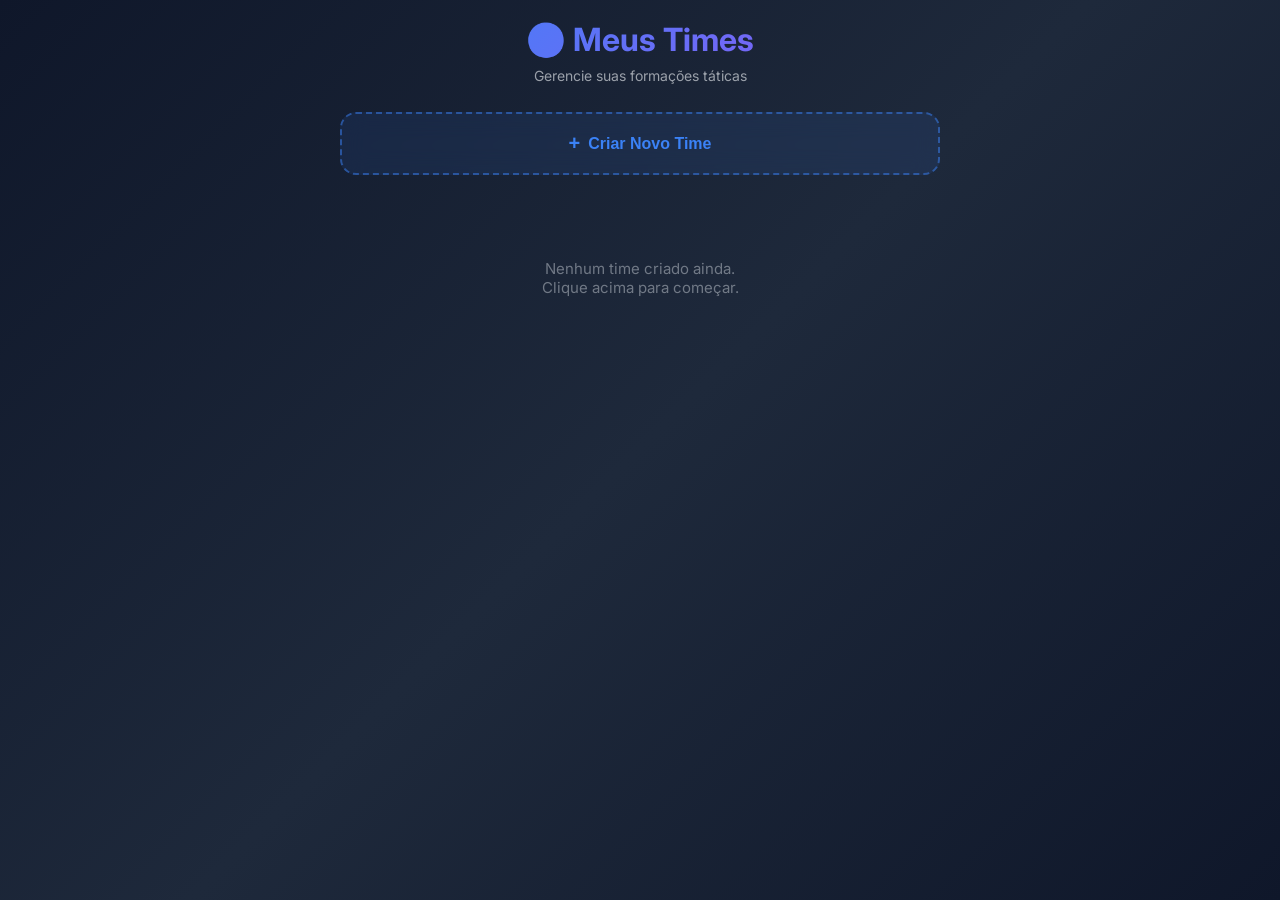
==== commit 01933f38: "Update index.html" ====
--- a/index.html
+++ b/index.html
@@ -2,135 +2,278 @@
 <html lang="pt-BR">
 <head>
   <meta charset="UTF-8">
-  <meta name="viewport" content="width=device-width, initial-scale=1.0, maximum-scale=1.0, user-scalable=no">
-  <title>Tática FC</title>
-  <link rel="stylesheet" href="style.css">
+  <meta name="viewport" content="width=device-width,initial-scale=1">
+  <title>Meus Times</title>
+  <style>
+    @import url('https://fonts.googleapis.com/css2?family=Inter:wght@400;600;700&display=swap');
+
+    * {
+      margin: 0;
+      padding: 0;
+      box-sizing: border-box;
+      -webkit-tap-highlight-color: transparent;
+    }
+
+    body {
+      font-family: 'Inter', -apple-system, BlinkMacSystemFont, 'Segoe UI', Roboto, sans-serif;
+      background: linear-gradient(135deg, #0f172a 0%, #1e293b 50%, #0f172a 100%);
+      color: #f1f5f9;
+      min-height: 100vh;
+      padding: 20px 16px;
+    }
+
+   .container {
+      max-width: 600px;
+      margin: 0 auto;
+    }
+
+   .header {
+      margin-bottom: 28px;
+      text-align: center;
+    }
+
+   .header h1 {
+      font-size: 32px;
+      font-weight: 700;
+      margin-bottom: 8px;
+      background: linear-gradient(135deg, #3b82f6, #8b5cf6);
+      background-clip: text;
+      -webkit-background-clip: text;
+      -webkit-text-fill-color: transparent;
+    }
+
+   .header p {
+      color: rgba(241,245,249,.6);
+      font-size: 14px;
+    }
+
+   .novo-time {
+      width: 100%;
+      padding: 18px;
+      border-radius: 16px;
+      border: 2px dashed rgba(59,130,246,.5);
+      background: rgba(59,130,246,.1);
+      backdrop-filter: blur(12px);
+      color: #3b82f6;
+      font-size: 16px;
+      font-weight: 700;
+      cursor: pointer;
+      margin-bottom: 24px;
+      transition: all 0.2s;
+      display: flex;
+      align-items: center;
+      justify-content: center;
+      gap: 8px;
+    }
+
+   .novo-time:hover {
+      background: rgba(59,130,246,.2);
+      border-color: #3b82f6;
+      transform: translateY(-2px);
+      box-shadow: 0 8px 24px rgba(59,130,246,0.3);
+    }
+
+   .novo-time:active {
+      transform: scale(.98);
+    }
+
+   .empty {
+      text-align: center;
+      padding: 60px 20px;
+      color: rgba(241,245,249,.4);
+      font-size: 15px;
+    }
+
+   .time-card {
+      background: rgba(30,41,59,0.7);
+      backdrop-filter: blur(12px);
+      border: 1px solid rgba(255,255,255,.1);
+      border-radius: 16px;
+      padding: 18px;
+      margin-bottom: 14px;
+      display: flex;
+      justify-content: space-between;
+      align-items: center;
+      cursor: pointer;
+      transition: all 0.2s;
+    }
+
+   .time-card:hover {
+      background: rgba(51,65,85,0.9);
+      border-color: rgba(59,130,246,.5);
+      transform: translateY(-2px);
+      box-shadow: 0 8px 24px rgba(0,0,0,0.4);
+    }
+
+   .time-info {
+      flex: 1;
+      min-width: 0;
+    }
+
+   .time-info h3 {
+      font-size: 17px;
+      font-weight: 700;
+      margin-bottom: 6px;
+      white-space: nowrap;
+      overflow: hidden;
+      text-overflow: ellipsis;
+    }
+
+   .time-meta {
+      display: flex;
+      gap: 12px;
+      font-size: 12px;
+      color: rgba(241,245,249,.5);
+    }
+
+   .time-meta span {
+      display: flex;
+      align-items: center;
+      gap: 4px;
+    }
+
+   .time-actions {
+      display: flex;
+      gap: 8px;
+      flex-shrink: 0;
+    }
+
+   .btn {
+      padding: 8px 14px;
+      border-radius: 10px;
+      border: none;
+      font-size: 13px;
+      font-weight: 600;
+      cursor: pointer;
+      transition: all 0.2s;
+      white-space: nowrap;
+    }
+
+   .btn-edit {
+      background: rgba(59,130,246,.2);
+      color: #3b82f6;
+      border: 1px solid rgba(59,130,246,.3);
+    }
+
+   .btn-edit:hover {
+      background: #3b82f6;
+      color: #fff;
+    }
+
+   .btn-delete {
+      background: rgba(239,68,68,.15);
+      color: #ef4444;
+      border: 1px solid rgba(239,68,68,.3);
+    }
+
+   .btn-delete:hover {
+      background: #ef4444;
+      color: #fff;
+    }
+
+   .btn:active {
+      transform: scale(.95);
+    }
+
+    @media (max-width: 480px) {
+     .time-card {
+        flex-direction: column;
+        align-items: flex-start;
+        gap: 12px;
+      }
+     .time-actions {
+        width: 100%;
+      }
+     .btn {
+        flex: 1;
+      }
+    }
+  </style>
 </head>
 <body>
-  <!-- LOGIN -->
-  <div id="login-screen" class="pin-screen">
-    <div class="pin-container">
-      <div class="pin-header">
-        <div class="pin-icon">🔒</div>
-        <h2>Tática FC</h2>
-        <p>Digite sua senha</p>
-      </div>
-      <div class="pin-dots" id="login-dots"></div>
-      <div class="pin-msg" id="login-msg"></div>
-      <div class="pin-keypad">
-        <button onclick="loginPress('1')">1</button>
-        <button onclick="loginPress('2')">2</button>
-        <button onclick="loginPress('3')">3</button>
-        <button onclick="loginPress('4')">4</button>
-        <button onclick="loginPress('5')">5</button>
-        <button onclick="loginPress('6')">6</button>
-        <button onclick="loginPress('7')">7</button>
-        <button onclick="loginPress('8')">8</button>
-        <button onclick="loginPress('9')">9</button>
-        <button onclick="openChangePassword()">⚙️</button>
-        <button onclick="loginPress('0')">0</button>
-        <button onclick="loginDel()">⌫</button>
-      </div>
+  <div class="container">
+    <div class="header">
+      <h1>⚽ Meus Times</h1>
+      <p>Gerencie suas formações táticas</p>
     </div>
+
+    <button class="novo-time" onclick="novoTime()">
+      <span style="font-size:20px">+</span>
+      Criar Novo Time
+    </button>
+
+    <div id="lista-times"></div>
   </div>
 
-  <!-- TROCAR SENHA -->
-  <div id="change-screen" class="pin-screen hidden">
-    <div class="pin-container">
-      <div class="pin-header">
-        <div class="pin-icon" id="change-icon">🔐</div>
-        <h2>Alterar Senha</h2>
-        <p id="change-subtitle">Digite a senha mestre</p>
-      </div>
-      <div class="pin-dots" id="change-dots"></div>
-      <div class="pin-msg" id="change-msg"></div>
-      <div class="pin-keypad">
-        <button onclick="changePress('1')">1</button>
-        <button onclick="changePress('2')">2</button>
-        <button onclick="changePress('3')">3</button>
-        <button onclick="changePress('4')">4</button>
-        <button onclick="changePress('5')">5</button>
-        <button onclick="changePress('6')">6</button>
-        <button onclick="changePress('7')">7</button>
-        <button onclick="changePress('8')">8</button>
-        <button onclick="changePress('9')">9</button>
-        <button onclick="closeChangePassword()">✕</button>
-        <button onclick="changePress('0')">0</button>
-        <button onclick="changeDel()">⌫</button>
-      </div>
-    </div>
-  </div>
-
-  <!-- APP -->
-  <div class="app hidden"></div>
-    <header class="app-header">
-      <h1>Tática FC</h1>
-      <select id="formation-select" onchange="changeFormation()">
-        <option value="4-4-2">4-4-2</option>
-        <option value="4-3-3">4-3-3</option>
-        <option value="4-2-3-1">4-2-3-1</option>
-        <option value="4-5-1">4-5-1</option>
-        <option value="3-5-2">3-5-2</option>
-        <option value="3-4-3">3-4-3</option>
-        <option value="5-3-2">5-3-2</option>
-        <option value="5-4-1">5-4-1</option>
-        <option value="4-1-4-1">4-1-4-1</option>
-        <option value="4-3-2-1">4-3-2-1</option>
-      </select>
-    </header>
-
-    <!-- EDITOR DE NOME -->
-    <div class="name-editor" id="name-editor">
-      <input type="text" id="edit-name-input" placeholder="Selecione um jogador no campo" disabled>
-      <button onclick="savePlayerName()" id="save-name-btn" disabled>Salvar</button>
-    </div>
-
-    <div id="pitch-container"
-         ondragover="allowDrop(event)"
-         ondragleave="dragLeave(event)"
-         ondrop="dropNoCampo(event)">
-      <div class="pitch-lines">
-        <div class="grass-pattern"></div>
-        <div class="center-circle"></div>
-        <div class="penalty-area top"></div>
-        <div class="penalty-area bottom"></div>
-        <div class="goal-area top"></div>
-        <div class="goal-area bottom"></div>
-        <div class="halfway-line"></div>
-      </div>
-      <div id="field-players"></div>
-    </div>
-
-    <!-- ADICIONAR JOGADOR -->
-    <div class="add-player-bar">
-  <input type="number" id="new-player-number" placeholder="Nº" 
-         min="1" max="99" class="input-number">
-  <input type="text" id="new-player-input" placeholder="Nome do jogador..." 
-         autocomplete="off" autocorrect="off" spellcheck="false">
-  <button onclick="addPlayer()">+ Adicionar</button>
-</div>
-
-    <!-- BANCO DE RESERVAS -->
-    <div class="section">
-      <h3>Banco de Reservas</h3>
-      <div id="bench-list" class="player-list"
-           ondragover="allowDrop(event)" 
-           ondragleave="dragLeave(event)" 
-           ondrop="dropToBench(event)">
-      </div>
-    </div>
-
-    <!-- AUSENTES -->
-    <div class="section ausentes">
-      <h3>Ausentes</h3>
-      <div id="ausentes-list" class="player-list"
-           ondragover="allowDrop(event)" 
-           ondragleave="dragLeave(event)" 
-           ondrop="dropToAusentes(event)">
-      </div>
-    </div>
-  </div>
-
-  <script src="script.js"></script>
+  <script>
+    let times = JSON.parse(localStorage.getItem('todos_times')) || {};
+
+    function renderTimes() {
+      const lista = Object.values(times).sort((a,b) => b.atualizado - a.atualizado);
+      const container = document.getElementById('lista-times');
+
+      if (lista.length === 0) {
+        container.innerHTML = '<div class="empty">Nenhum time criado ainda.<br>Clique acima para começar.</div>';
+        return;
+      }
+
+      container.innerHTML = lista.map(t => {
+        const data = new Date(t.atualizado).toLocaleDateString('pt-BR', {
+          day: '2-digit',
+          month: 'short'
+        });
+        return `
+          <div class="time-card" onclick="abrirTime('${t.id}')">
+            <div class="time-info">
+              <h3>${t.nome}</h3>
+              <div class="time-meta">
+                <span>👥 ${t.jogadores.length} jogadores</span>
+                <span>📅 ${data}</span>
+              </div>
+            </div>
+            <div class="time-actions" onclick="event.stopPropagation()">
+              <button class="btn btn-edit" onclick="renomear('${t.id}')">Renomear</button>
+              <button class="btn btn-delete" onclick="deletar('${t.id}')">Excluir</button>
+            </div>
+          </div>
+        `;
+      }).join('');
+    }
+
+    function novoTime() {
+      window.open('tatica.html', '_blank');
+    }
+
+    function abrirTime(id) {
+      window.open('tatica.html?time=' + id, '_blank');
+    }
+
+    function renomear(id) {
+      const novo = prompt('Novo nome do time:', times[id].nome);
+      if (novo && novo.trim()) {
+        times[id].nome = novo.trim();
+        times[id].atualizado = Date.now();
+        localStorage.setItem('todos_times', JSON.stringify(times));
+        renderTimes();
+      }
+    }
+
+    function deletar(id) {
+      if (confirm('Deletar "' + times[id].nome + '"? Essa ação não pode ser desfeita.')) {
+        delete times[id];
+        localStorage.setItem('todos_times', JSON.stringify(times));
+        renderTimes();
+      }
+    }
+
+    // Renderiza ao abrir
+    renderTimes();
+
+    // Atualiza quando volta pra aba
+    window.addEventListener('focus', () => {
+      times = JSON.parse(localStorage.getItem('todos_times')) || {};
+      renderTimes();
+    });
+  </script>
 </body>
 </html>
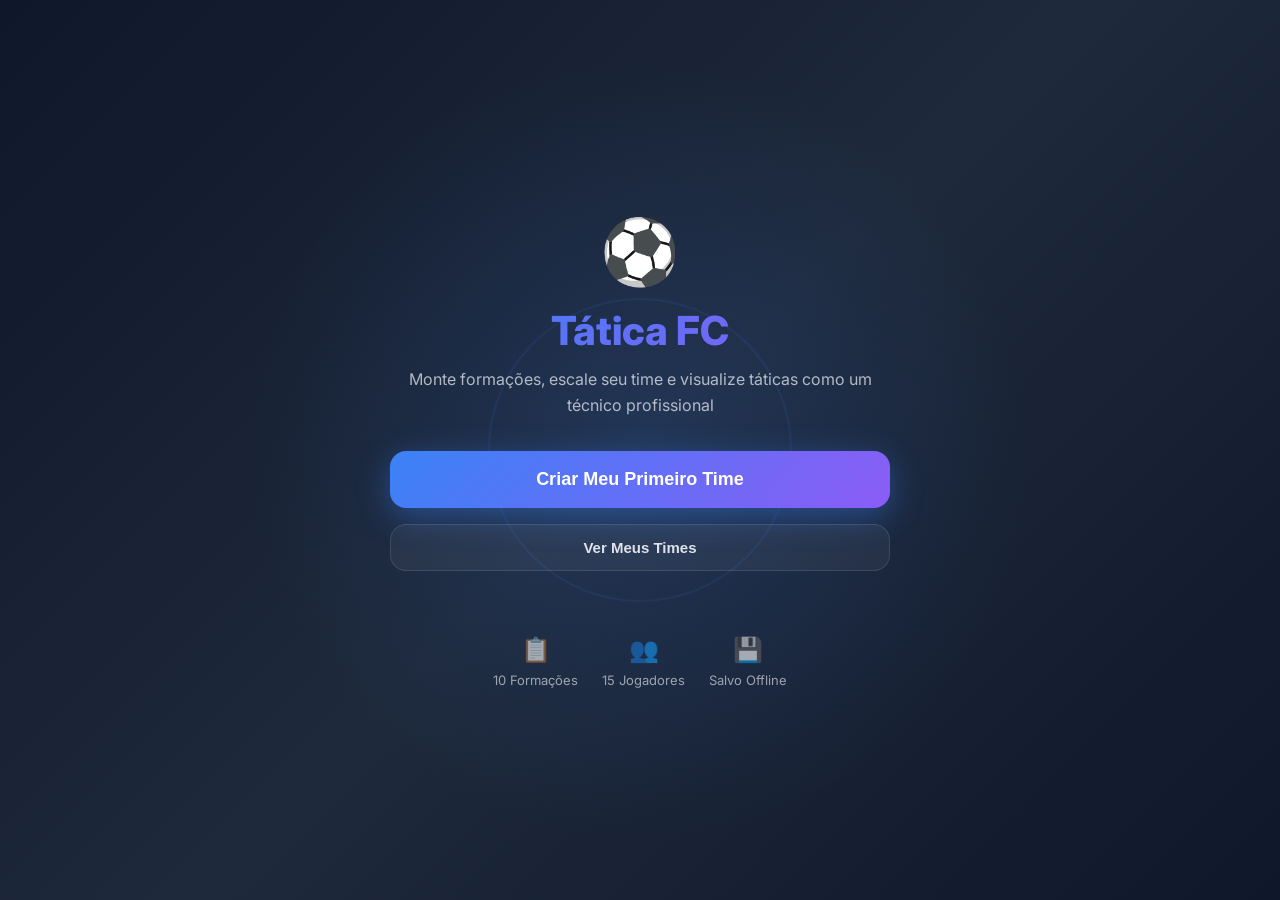
==== commit e1873c58: "Update index.html" ====
--- a/index.html
+++ b/index.html
@@ -3,277 +3,361 @@
 <head>
   <meta charset="UTF-8">
   <meta name="viewport" content="width=device-width,initial-scale=1">
-  <title>Meus Times</title>
+  <title>Tática FC - Monte seu time</title>
   <style>
-    @import url('https://fonts.googleapis.com/css2?family=Inter:wght@400;600;700&display=swap');
-
-    * {
-      margin: 0;
-      padding: 0;
-      box-sizing: border-box;
-      -webkit-tap-highlight-color: transparent;
-    }
-
+    @import url('https://fonts.googleapis.com/css2?family=Inter:wght@400;600;700;800&display=swap');
+    * { margin: 0; padding: 0; box-sizing: border-box; -webkit-tap-highlight-color: transparent; }
     body {
-      font-family: 'Inter', -apple-system, BlinkMacSystemFont, 'Segoe UI', Roboto, sans-serif;
-      background: linear-gradient(135deg, #0f172a 0%, #1e293b 50%, #0f172a 100%);
+      font-family: 'Inter', sans-serif;
+      background: #0f172a;
       color: #f1f5f9;
       min-height: 100vh;
-      padding: 20px 16px;
-    }
-
-   .container {
-      max-width: 600px;
-      margin: 0 auto;
-    }
-
-   .header {
-      margin-bottom: 28px;
+    }
+
+    /* TELA INICIAL - HERO */
+ .hero {
+      min-height: 100vh;
+      display: flex;
+      flex-direction: column;
+      align-items: center;
+      justify-content: center;
+      padding: 20px;
       text-align: center;
-    }
-
-   .header h1 {
-      font-size: 32px;
-      font-weight: 700;
-      margin-bottom: 8px;
-      background: linear-gradient(135deg, #3b82f6, #8b5cf6);
+      position: relative;
+      overflow: hidden;
+    }
+
+    /* Campo animado no fundo */
+ .hero::before {
+      content: '';
+      position: absolute;
+      top: 0; left: 0; right: 0; bottom: 0;
+      background:
+        radial-gradient(circle at 50% 50%, rgba(59,130,246,0.15) 0%, transparent 50%),
+        linear-gradient(135deg, #0f172a 0%, #1e293b 50%, #0f172a 100%);
+      z-index: 0;
+    }
+
+ .hero::after {
+      content: '';
+      position: absolute;
+      width: 300px;
+      height: 300px;
+      border: 2px solid rgba(59,130,246,0.1);
+      border-radius: 50%;
+      top: 50%;
+      left: 50%;
+      transform: translate(-50%, -50%);
+      animation: pulse 3s infinite;
+    }
+
+   @keyframes pulse {
+      0%, 100% { transform: translate(-50%, -50%) scale(1); opacity: 0.5; }
+      50% { transform: translate(-50%, -50%) scale(1.1); opacity: 0.2; }
+    }
+
+ .hero-content {
+      position: relative;
+      z-index: 1;
+      max-width: 500px;
+    }
+
+ .logo {
+      font-size: 64px;
+      margin-bottom: 16px;
+      animation: float 3s ease-in-out infinite;
+    }
+
+   @keyframes float {
+      0%, 100% { transform: translateY(0); }
+      50% { transform: translateY(-10px); }
+    }
+
+ .hero h1 {
+      font-size: 40px;
+      font-weight: 800;
+      margin-bottom: 12px;
+      background: linear-gradient(135deg, #3b82f6, #8b5cf6, #ec4899);
       background-clip: text;
       -webkit-background-clip: text;
       -webkit-text-fill-color: transparent;
-    }
-
-   .header p {
-      color: rgba(241,245,249,.6);
-      font-size: 14px;
-    }
-
-   .novo-time {
+      background-size: 200% 200%;
+      animation: gradient 3s ease infinite;
+    }
+
+   @keyframes gradient {
+      0%, 100% { background-position: 0% 50%; }
+      50% { background-position: 100% 50%; }
+    }
+
+ .hero p {
+      font-size: 16px;
+      color: rgba(241,245,249,0.7);
+      margin-bottom: 32px;
+      line-height: 1.6;
+    }
+
+ .btn-hero {
       width: 100%;
       padding: 18px;
       border-radius: 16px;
-      border: 2px dashed rgba(59,130,246,.5);
-      background: rgba(59,130,246,.1);
-      backdrop-filter: blur(12px);
-      color: #3b82f6;
-      font-size: 16px;
+      border: none;
+      background: linear-gradient(135deg, #3b82f6, #8b5cf6);
+      color: #fff;
+      font-size: 18px;
       font-weight: 700;
       cursor: pointer;
-      margin-bottom: 24px;
+      margin-bottom: 16px;
       transition: all 0.2s;
-      display: flex;
-      align-items: center;
-      justify-content: center;
-      gap: 8px;
-    }
-
-   .novo-time:hover {
-      background: rgba(59,130,246,.2);
-      border-color: #3b82f6;
+      box-shadow: 0 8px 32px rgba(59,130,246,0.4);
+    }
+
+ .btn-hero:hover {
       transform: translateY(-2px);
-      box-shadow: 0 8px 24px rgba(59,130,246,0.3);
-    }
-
-   .novo-time:active {
-      transform: scale(.98);
-    }
-
-   .empty {
-      text-align: center;
-      padding: 60px 20px;
-      color: rgba(241,245,249,.4);
+      box-shadow: 0 12px 40px rgba(59,130,246,0.6);
+    }
+
+ .btn-hero:active { transform: scale(0.98); }
+
+ .btn-secondary {
+      width: 100%;
+      padding: 14px;
+      border-radius: 16px;
+      border: 1px solid rgba(255,255,255,0.1);
+      background: rgba(255,255,255,0.05);
+      color: rgba(241,245,249,0.9);
       font-size: 15px;
-    }
-
-   .time-card {
-      background: rgba(30,41,59,0.7);
-      backdrop-filter: blur(12px);
-      border: 1px solid rgba(255,255,255,.1);
-      border-radius: 16px;
-      padding: 18px;
-      margin-bottom: 14px;
-      display: flex;
-      justify-content: space-between;
-      align-items: center;
-      cursor: pointer;
-      transition: all 0.2s;
-    }
-
-   .time-card:hover {
-      background: rgba(51,65,85,0.9);
-      border-color: rgba(59,130,246,.5);
-      transform: translateY(-2px);
-      box-shadow: 0 8px 24px rgba(0,0,0,0.4);
-    }
-
-   .time-info {
-      flex: 1;
-      min-width: 0;
-    }
-
-   .time-info h3 {
-      font-size: 17px;
-      font-weight: 700;
-      margin-bottom: 6px;
-      white-space: nowrap;
-      overflow: hidden;
-      text-overflow: ellipsis;
-    }
-
-   .time-meta {
-      display: flex;
-      gap: 12px;
-      font-size: 12px;
-      color: rgba(241,245,249,.5);
-    }
-
-   .time-meta span {
-      display: flex;
-      align-items: center;
-      gap: 4px;
-    }
-
-   .time-actions {
-      display: flex;
-      gap: 8px;
-      flex-shrink: 0;
-    }
-
-   .btn {
-      padding: 8px 14px;
-      border-radius: 10px;
-      border: none;
-      font-size: 13px;
       font-weight: 600;
       cursor: pointer;
-      transition: all 0.2s;
-      white-space: nowrap;
-    }
-
-   .btn-edit {
-      background: rgba(59,130,246,.2);
-      color: #3b82f6;
-      border: 1px solid rgba(59,130,246,.3);
-    }
-
-   .btn-edit:hover {
-      background: #3b82f6;
-      color: #fff;
-    }
-
-   .btn-delete {
-      background: rgba(239,68,68,.15);
-      color: #ef4444;
-      border: 1px solid rgba(239,68,68,.3);
-    }
-
-   .btn-delete:hover {
-      background: #ef4444;
-      color: #fff;
-    }
-
-   .btn:active {
-      transform: scale(.95);
-    }
-
-    @media (max-width: 480px) {
-     .time-card {
-        flex-direction: column;
-        align-items: flex-start;
-        gap: 12px;
-      }
-     .time-actions {
-        width: 100%;
-      }
-     .btn {
-        flex: 1;
-      }
-    }
+      margin-bottom: 24px;
+    }
+
+ .features {
+      display: flex;
+      justify-content: center;
+      gap: 24px;
+      margin-top: 40px;
+      flex-wrap: wrap;
+    }
+
+ .feature {
+      display: flex;
+      flex-direction: column;
+      align-items: center;
+      gap: 8px;
+      font-size: 13px;
+      color: rgba(241,245,249,0.6);
+    }
+
+ .feature-icon {
+      font-size: 24px;
+    }
+
+    /* LISTA DE TIMES - ESCONDIDA INICIALMENTE */
+ .app-container {
+      display: none;
+      max-width: 600px;
+      margin: 0 auto;
+      padding: 20px 16px;
+      min-height: 100vh;
+    }
+
+ .app-container.show { display: block; }
+ .header { margin-bottom: 28px; text-align: center; position: relative; }
+ .header h1 {
+      font-size: 32px; font-weight: 700; margin-bottom: 8px;
+      background: linear-gradient(135deg, #3b82f6, #8b5cf6);
+      background-clip: text; -webkit-background-clip: text; -webkit-text-fill-color: transparent;
+    }
+ .premium-badge {
+      position: absolute; top: 0; right: 0;
+      background: linear-gradient(135deg, #fbbf24, #f59e0b);
+      color: #000; padding: 4px 12px; border-radius: 20px;
+      font-size: 11px; font-weight: 700; cursor: pointer; display: none;
+    }
+ .premium-badge.show { display: block; }
+ .novo-time {
+      width: 100%; padding: 18px; border-radius: 16px;
+      border: 2px dashed rgba(59,130,246,.5);
+      background: rgba(59,130,246,.1); backdrop-filter: blur(12px);
+      color: #3b82f6; font-size: 16px; font-weight: 700; cursor: pointer;
+      margin-bottom: 24px; transition: all 0.2s;
+    }
+ .novo-time:hover { background: rgba(59,130,246,.2); border-color: #3b82f6; transform: translateY(-2px); }
+ .empty { text-align: center; padding: 60px 20px; color: rgba(241,245,249,.4); font-size: 15px; }
+ .time-card {
+      background: rgba(30,41,59,0.7); backdrop-filter: blur(12px);
+      border: 1px solid rgba(255,255,255,.1); border-radius: 16px;
+      padding: 18px; margin-bottom: 14px; display: flex;
+      justify-content: space-between; align-items: center; cursor: pointer;
+    }
+ .time-info h3 { font-size: 17px; font-weight: 700; margin-bottom: 6px; }
+ .time-meta { display: flex; gap: 12px; font-size: 12px; color: rgba(241,245,249,.5); }
+ .time-actions { display: flex; gap: 8px; }
+ .btn { padding: 8px 14px; border-radius: 10px; border: none; font-size: 13px; font-weight: 600; cursor: pointer; }
+ .btn-edit { background: rgba(59,130,246,.2); color: #3b82f6; border: 1px solid rgba(59,130,246,.3); }
+ .btn-delete { background: rgba(239,68,68,.15); color: #ef4444; border: 1px solid rgba(239,68,68,.3); }
+
+    /* PAYWALL - mesmo de antes */
+ .paywall { display: none; position: fixed; top: 0; left: 0; width: 100%; height: 100%; background: rgba(0,0,0,0.9); backdrop-filter: blur(12px); z-index: 99999; align-items: center; justify-content: center; padding: 20px; }
+ .paywall.show { display: flex; }
+ .paywall-content { background: linear-gradient(135deg, #1e293b, #0f172a); border: 1px solid rgba(59,130,246,.3); border-radius: 24px; padding: 32px 24px; max-width: 400px; width: 100%; text-align: center; }
+ .paywall-content h2 { font-size: 28px; margin-bottom: 12px; background: linear-gradient(135deg, #3b82f6, #8b5cf6); background-clip: text; -webkit-background-clip: text; -webkit-text-fill-color: transparent; }
+ .btn-premium { width: 100%; padding: 16px; border-radius: 12px; border: none; background: linear-gradient(135deg, #3b82f6, #8b5cf6); color: #fff; font-size: 16px; font-weight: 700; cursor: pointer; margin-bottom: 12px; }
+ .btn-vitalicio { width: 100%; padding: 16px; border-radius: 12px; border: none; background: linear-gradient(135deg, #fbbf24, #f59e0b); color: #000; font-size: 16px; font-weight: 700; cursor: pointer; margin-bottom: 12px; position: relative; overflow: hidden; }
+ .btn-close { width: 100%; padding: 12px; border-radius: 12px; border: 1px solid rgba(255,255,255,.1); background: rgba(255,255,255,.05); color: rgba(241,245,249,.7); font-size: 14px; cursor: pointer; }
   </style>
 </head>
 <body>
-  <div class="container">
+  <!-- TELA INICIAL HERO -->
+  <div class="hero" id="hero">
+    <div class="hero-content">
+      <div class="logo">⚽</div>
+      <h1>Tática FC</h1>
+      <p>Monte formações, escale seu time e visualize táticas como um técnico profissional</p>
+
+      <button class="btn-hero" onclick="comecarApp()">
+        Criar Meu Primeiro Time
+      </button>
+
+      <button class="btn-secondary" onclick="verTimes()">
+        Ver Meus Times
+      </button>
+
+      <div class="features">
+        <div class="feature">
+          <div class="feature-icon">📋</div>
+          <span>10 Formações</span>
+        </div>
+        <div class="feature">
+          <div class="feature-icon">👥</div>
+          <span>15 Jogadores</span>
+        </div>
+        <div class="feature">
+          <div class="feature-icon">💾</div>
+          <span>Salvo Offline</span>
+        </div>
+      </div>
+    </div>
+  </div>
+
+  <!-- APP PRINCIPAL -->
+  <div class="app-container" id="app">
     <div class="header">
+      <div class="premium-badge" id="premium-badge" onclick="mostrarPaywall()">⭐ PREMIUM</div>
       <h1>⚽ Meus Times</h1>
       <p>Gerencie suas formações táticas</p>
     </div>
-
-    <button class="novo-time" onclick="novoTime()">
-      <span style="font-size:20px">+</span>
-      Criar Novo Time
-    </button>
-
+    <button class="novo-time" onclick="criarNovoTime()">+ Novo Time</button>
     <div id="lista-times"></div>
   </div>
 
+  <!-- PAYWALL -->
+  <div class="paywall" id="paywall">
+    <div class="paywall-content">
+      <h2>🚀 Desbloqueie o Premium</h2>
+      <p id="paywall-text">Crie times ilimitados e acesse todas as formações</p>
+      <button class="btn-premium" onclick="assinarPremium('mensal')">Mensal - R$ 9,90/mês</button>
+      <button class="btn-vitalicio" onclick="assinarPremium('vitalicio')">👑 Vitalício - R$ 39,90</button>
+      <button class="btn-close" onclick="fecharPaywall()">Agora não</button>
+    </div>
+  </div>
+
   <script>
-    let times = JSON.parse(localStorage.getItem('todos_times')) || {};
-
-    function renderTimes() {
-      const lista = Object.values(times).sort((a,b) => b.atualizado - a.atualizado);
-      const container = document.getElementById('lista-times');
-
-      if (lista.length === 0) {
-        container.innerHTML = '<div class="empty">Nenhum time criado ainda.<br>Clique acima para começar.</div>';
-        return;
-      }
-
-      container.innerHTML = lista.map(t => {
-        const data = new Date(t.atualizado).toLocaleDateString('pt-BR', {
-          day: '2-digit',
-          month: 'short'
-        });
-        return `
-          <div class="time-card" onclick="abrirTime('${t.id}')">
-            <div class="time-info">
-              <h3>${t.nome}</h3>
-              <div class="time-meta">
-                <span>👥 ${t.jogadores.length} jogadores</span>
-                <span>📅 ${data}</span>
-              </div>
-            </div>
-            <div class="time-actions" onclick="event.stopPropagation()">
-              <button class="btn btn-edit" onclick="renomear('${t.id}')">Renomear</button>
-              <button class="btn btn-delete" onclick="deletar('${t.id}')">Excluir</button>
-            </div>
+let times = JSON.parse(localStorage.getItem('todos_times')) || {};
+
+// Não esconde mais a hero. Ela sempre aparece primeiro.
+// Só esconde quando clicar nos botões
+
+function comecarApp() {
+  document.getElementById('hero').style.display = 'none';
+  document.getElementById('app').classList.add('show');
+  criarNovoTime();
+}
+
+function verTimes() {
+  document.getElementById('hero').style.display = 'none';
+  document.getElementById('app').classList.add('show');
+  renderTimes();
+}
+
+function ehPremium() {
+  const tipo = localStorage.getItem('premium_tipo');
+  return tipo === 'mensal' || tipo === 'vitalicio';
+}
+
+const tipoPremium = localStorage.getItem('premium_tipo');
+if (tipoPremium) {
+  const badge = document.getElementById('premium-badge');
+  badge.textContent = tipoPremium === 'vitalicio'? '👑 VITALÍCIO' : '⭐ PREMIUM';
+  badge.classList.add('show');
+}
+
+function renderTimes() {
+  const lista = Object.values(times).sort((a,b) => b.atualizado - a.atualizado);
+  const container = document.getElementById('lista-times');
+  if (lista.length === 0) {
+    container.innerHTML = '<div class="empty">Nenhum time criado ainda.<br>Clique acima para começar.</div>';
+    return;
+  }
+  container.innerHTML = lista.map(t => {
+    const data = new Date(t.atualizado).toLocaleDateString('pt-BR', { day: '2-digit', month: 'short' });
+    return `
+      <div class="time-card" onclick="abrirTime('${t.id}')">
+        <div class="time-info">
+          <h3>${t.nome}</h3>
+          <div class="time-meta">
+            <span>👥 ${t.jogadores.length} jogadores</span>
+            <span>📅 ${data}</span>
           </div>
-        `;
-      }).join('');
-    }
-
-    function novoTime() {
-      window.open('tatica.html', '_blank');
-    }
-
-    function abrirTime(id) {
-      window.open('tatica.html?time=' + id, '_blank');
-    }
-
-    function renomear(id) {
-      const novo = prompt('Novo nome do time:', times[id].nome);
-      if (novo && novo.trim()) {
-        times[id].nome = novo.trim();
-        times[id].atualizado = Date.now();
-        localStorage.setItem('todos_times', JSON.stringify(times));
-        renderTimes();
-      }
-    }
-
-    function deletar(id) {
-      if (confirm('Deletar "' + times[id].nome + '"? Essa ação não pode ser desfeita.')) {
-        delete times[id];
-        localStorage.setItem('todos_times', JSON.stringify(times));
-        renderTimes();
-      }
-    }
-
-    // Renderiza ao abrir
+        </div>
+        <div class="time-actions" onclick="event.stopPropagation()">
+          <button class="btn btn-edit" onclick="renomear('${t.id}')">Renomear</button>
+          <button class="btn btn-delete" onclick="deletar('${t.id}')">Excluir</button>
+        </div>
+      </div>
+    `;
+  }).join('');
+}
+
+function criarNovoTime() {
+  const qtdTimes = Object.keys(times).length;
+  if (qtdTimes >= 1 &&!ehPremium()) {
+    mostrarPaywall('Apenas 1 time no plano grátis');
+    return;
+  }
+  window.location.href = 'tatica.html';
+}
+
+function abrirTime(id) { window.location.href = 'tatica.html?time=' + id; }
+function renomear(id) {
+  const novo = prompt('Novo nome do time:', times[id].nome);
+  if (novo && novo.trim()) {
+    times[id].nome = novo.trim();
+    times[id].atualizado = Date.now();
+    localStorage.setItem('todos_times', JSON.stringify(times));
     renderTimes();
-
-    // Atualiza quando volta pra aba
-    window.addEventListener('focus', () => {
-      times = JSON.parse(localStorage.getItem('todos_times')) || {};
-      renderTimes();
-    });
-  </script>
+  }
+}
+function deletar(id) {
+  if (confirm('Deletar "' + times[id].nome + '"?')) {
+    delete times[id];
+    localStorage.setItem('todos_times', JSON.stringify(times));
+    renderTimes();
+  }
+}
+function mostrarPaywall(msg) {
+  if (msg) document.getElementById('paywall-text').textContent = msg;
+  document.getElementById('paywall').classList.add('show');
+}
+function fecharPaywall() { document.getElementById('paywall').classList.remove('show'); }
+function assinarPremium(tipo = 'mensal') {
+  localStorage.setItem('premium_tipo', tipo);
+  alert(`Premium ${tipo === 'vitalicio'? 'Vitalício' : 'Mensal'} ativado!`);
+  location.reload();
+}
+
+renderTimes();
+</script>
 </body>
 </html>
